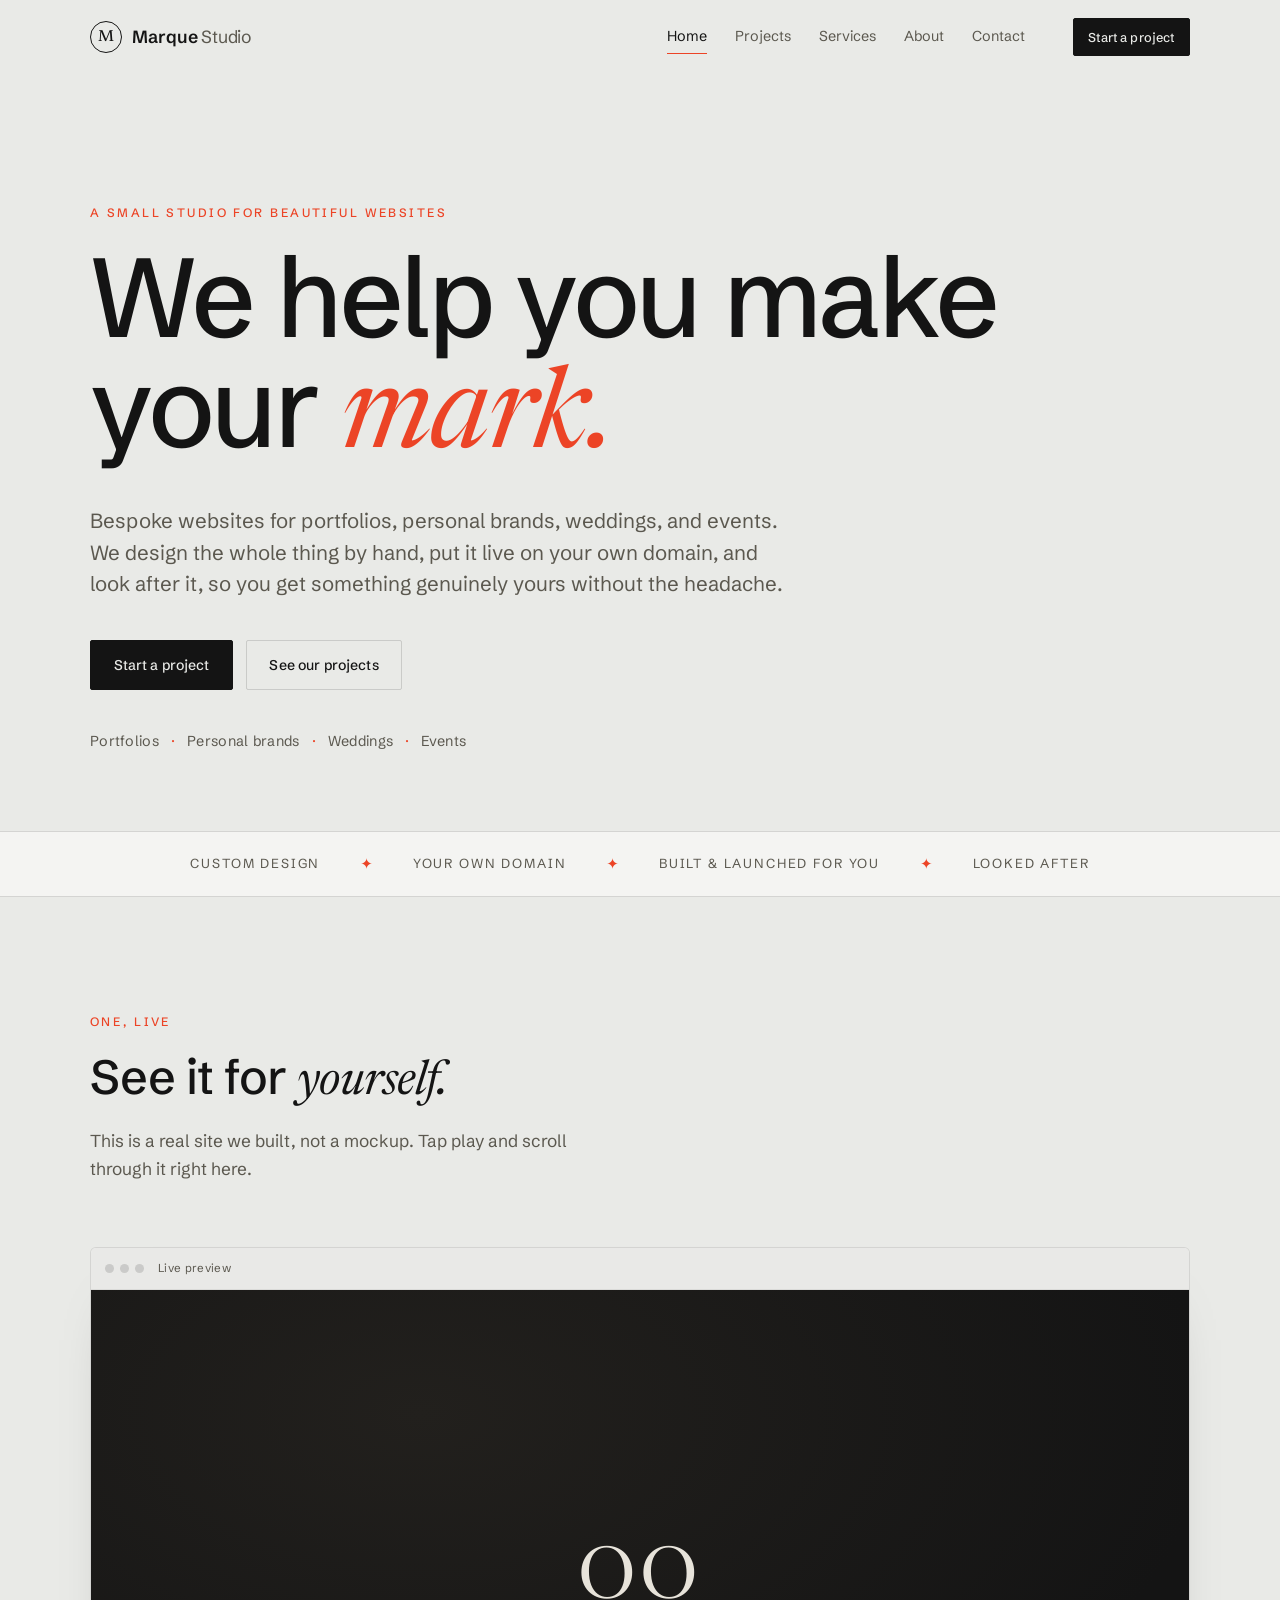
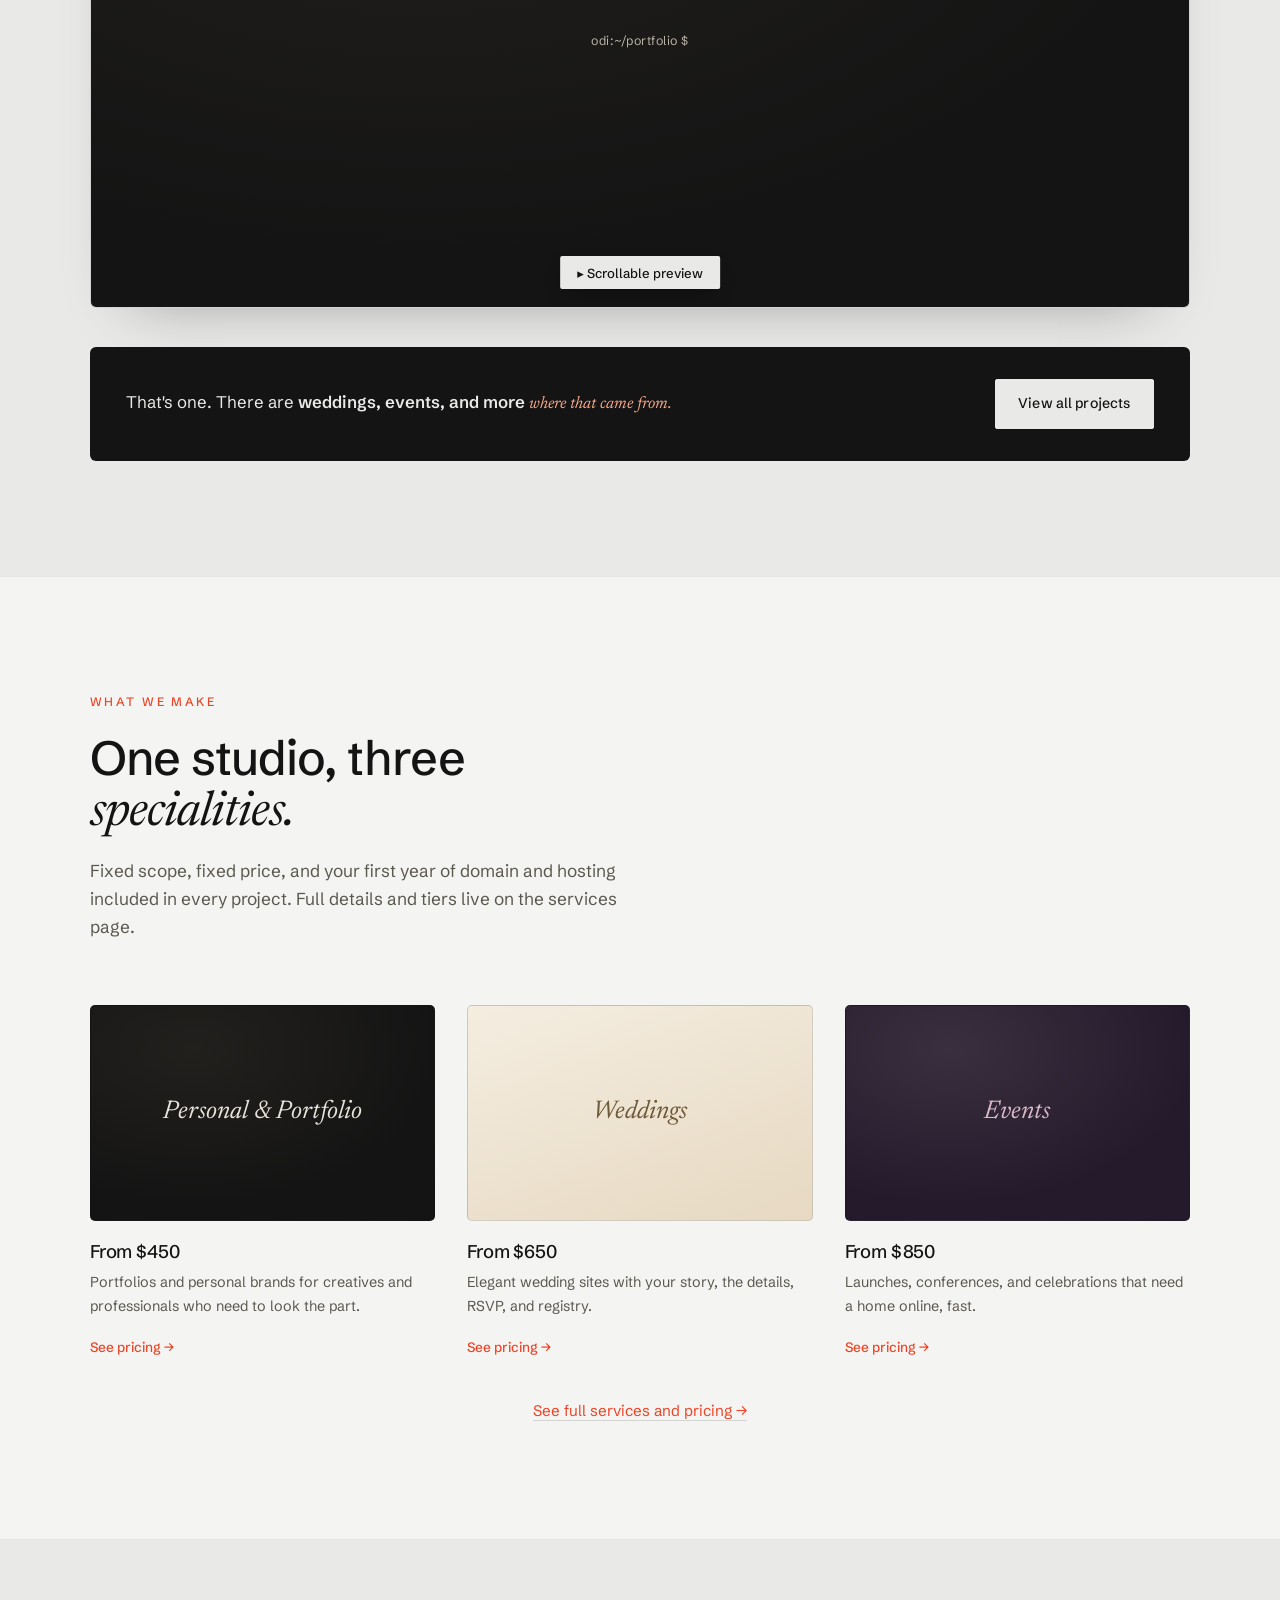
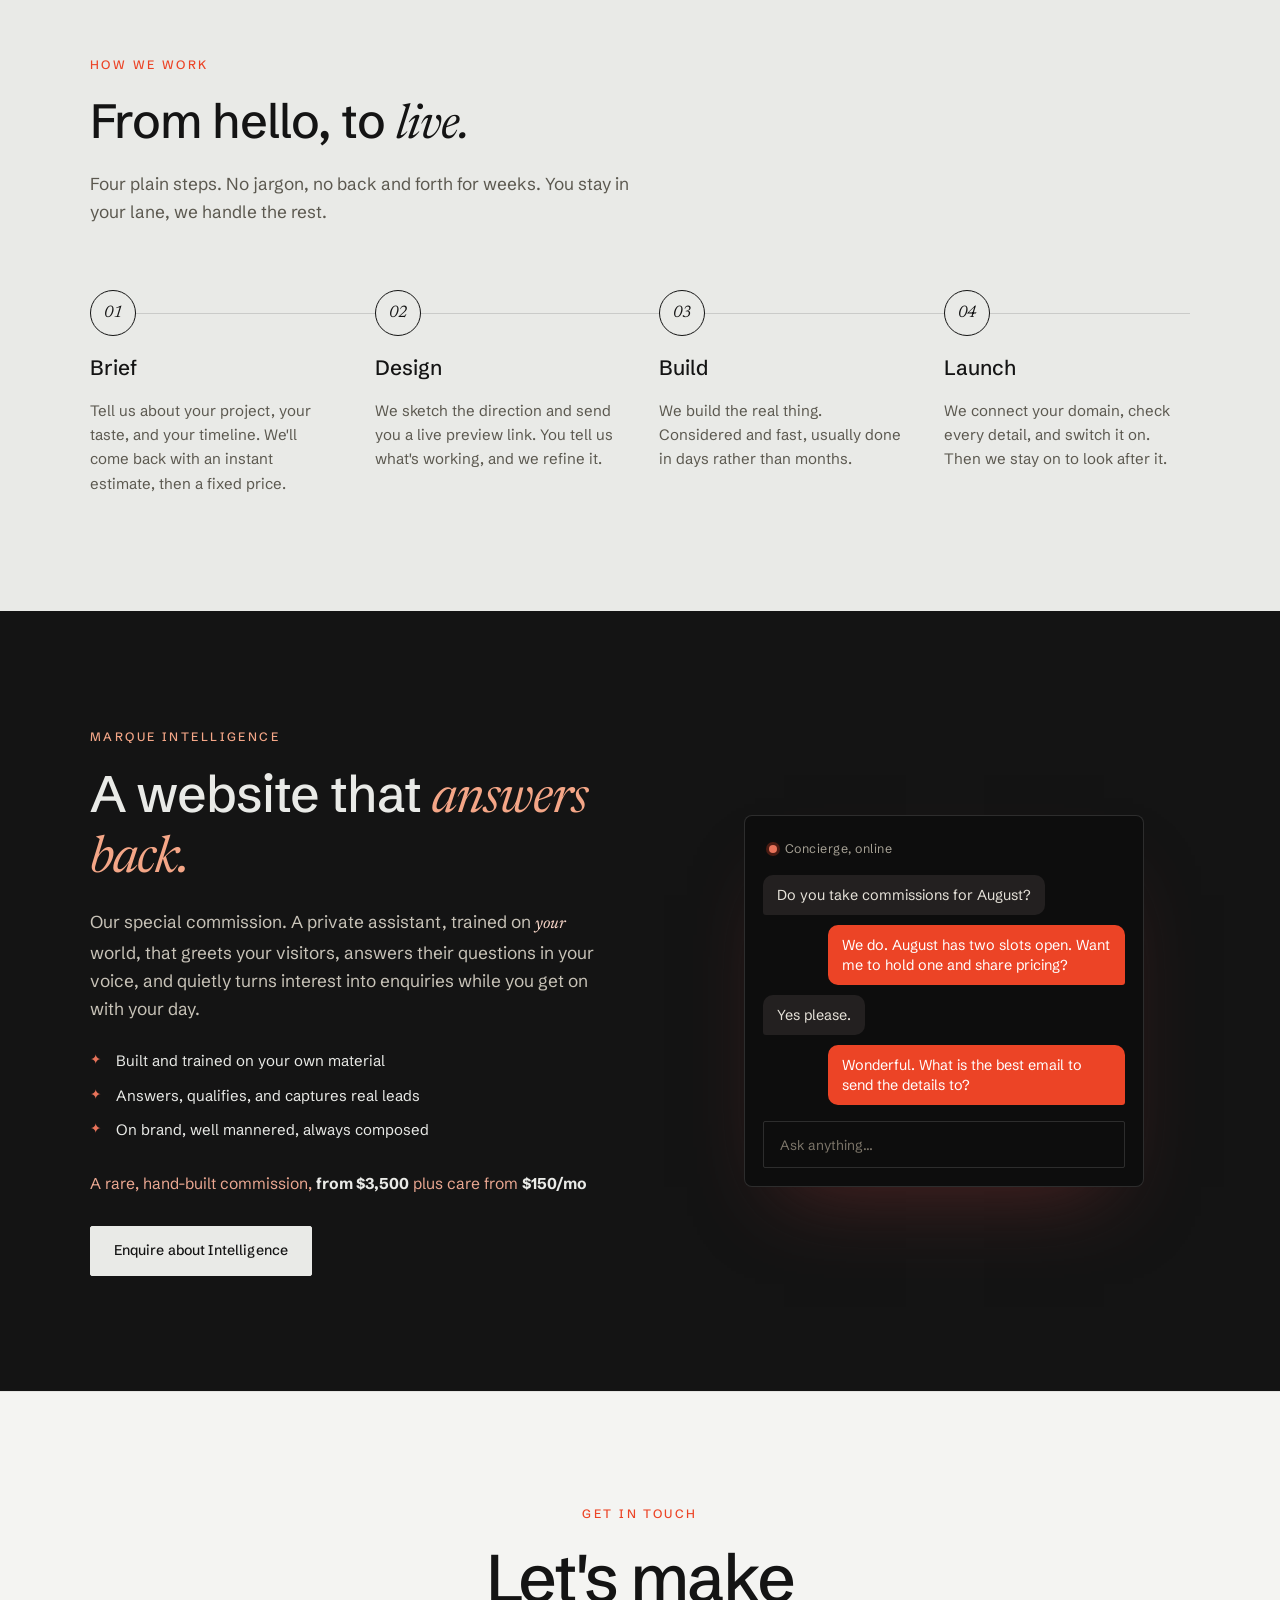
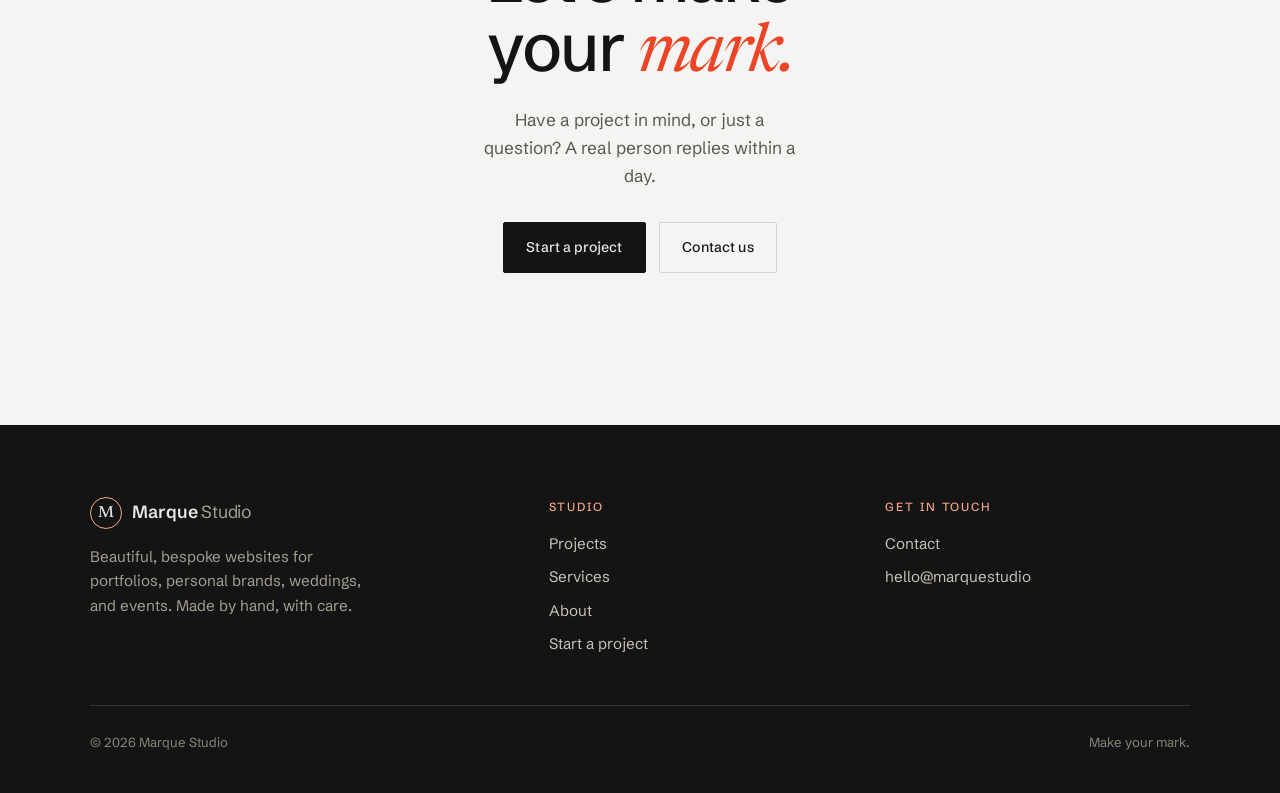
==== index.html @ 1a363e3b "Coral accent, rename Work to Projects, redesign home and process - Swapped the accent from oxblood t" ====
<!doctype html>
<html lang="en">
<head>
  <meta charset="utf-8" />
  <meta name="viewport" content="width=device-width, initial-scale=1" />
  <title>Marque Studio · Beautiful websites for people making their mark</title>
  <meta name="description" content="Marque Studio is a small design studio making beautiful, bespoke websites for portfolios, personal brands, weddings, and events. Designed with care and handled end to end." />

  <meta property="og:type" content="website" />
  <meta property="og:title" content="Marque Studio · Make your mark" />
  <meta property="og:description" content="A small studio making beautiful, bespoke websites for portfolios, personal brands, weddings, and events." />
  <meta property="og:site_name" content="Marque Studio" />
  <meta name="twitter:card" content="summary_large_image" />

  <link rel="icon" href="favicon.svg" type="image/svg+xml" />
  <link rel="preconnect" href="https://fonts.googleapis.com" />
  <link rel="preconnect" href="https://fonts.gstatic.com" crossorigin />
  <link href="https://fonts.googleapis.com/css2?family=Newsreader:ital,opsz,wght@0,6..72,300..600;1,6..72,300..600&family=Schibsted+Grotesk:ital,wght@0,400..900;1,400..700&display=swap" rel="stylesheet" />
  <link rel="stylesheet" href="styles.css" />
</head>
<body>

  <!-- ===== NAV ===== -->
  <header class="nav" id="nav">
    <div class="wrap nav__inner">
      <a class="brand" href="index.html" aria-label="Marque Studio home">
        <span class="brand__mark" aria-hidden="true">M</span>
        <span class="brand__name">Marque<span class="brand__thin"> Studio</span></span>
      </a>
      <nav class="nav__links" aria-label="Primary">
        <a href="index.html" aria-current="page">Home</a>
        <a href="projects.html">Projects</a>
        <a href="services.html">Services</a>
        <a href="about.html">About</a>
        <a href="contact.html">Contact</a>
      </nav>
      <a href="start.html" class="btn btn--sm">Start a project</a>
    </div>
  </header>

  <main id="top">

    <!-- ===== HERO ===== -->
    <section class="hero">
      <div class="wrap">
        <p class="eyebrow" data-reveal>A small studio for beautiful websites</p>
        <h1 class="hero__title" data-reveal>We help you make your <span class="serif">mark.</span></h1>
        <p class="hero__lede" data-reveal>
          Bespoke websites for portfolios, personal brands, weddings, and events. We design
          the whole thing by hand, put it live on your own domain, and look after it, so you
          get something genuinely yours without the headache.
        </p>
        <div class="hero__cta" data-reveal>
          <a href="start.html" class="btn">Start a project</a>
          <a href="projects.html" class="btn btn--ghost">See our projects</a>
        </div>
        <div class="hero__meta" data-reveal>
          <span>Portfolios</span><i>·</i><span>Personal brands</span><i>·</i><span>Weddings</span><i>·</i><span>Events</span>
        </div>
      </div>
    </section>

    <!-- ===== CAPABILITY STRIP ===== -->
    <div class="strip">
      <div class="wrap strip__inner">
        <span>Custom design</span><i>✦</i><span>Your own domain</span><i>✦</i><span>Built &amp; launched for you</span><i>✦</i><span>Looked after</span>
      </div>
    </div>

    <!-- ===== FEATURED PROJECT (single live preview) ===== -->
    <section class="section" id="work">
      <div class="wrap">
        <div class="section__head" data-reveal>
          <p class="label">One, live</p>
          <h2 class="section__title">See it for <span class="serif">yourself.</span></h2>
          <p class="section__sub">This is a real site we built, not a mockup. Tap play and scroll through it right here.</p>
        </div>

        <div class="feature__frame" data-reveal>
          <div class="case__frame">
            <div class="case__chrome"><i></i><i></i><i></i><span>Live preview</span>
              <button type="button" class="case__reset" hidden>↺ Close</button>
            </div>
            <div class="case__stage" data-embed="https://odiobiak.github.io/website-me/">
              <div class="case__cover cover--ink">
                <span class="cover__mono">OO</span>
                <span class="cover__terminal">odi:~/portfolio $</span>
                <button type="button" class="case__play">▸ Scrollable preview</button>
              </div>
            </div>
          </div>
        </div>

        <div class="feature__cta" data-reveal>
          <p>That's one. There are <b>weddings, events, and more <span class="serif">where that came from.</span></b></p>
          <a href="projects.html" class="btn btn--light">View all projects</a>
        </div>
      </div>
    </section>

    <!-- ===== SERVICES OVERVIEW ===== -->
    <section class="section section--tint" id="services">
      <div class="wrap">
        <div class="section__head" data-reveal>
          <p class="label">What we make</p>
          <h2 class="section__title">One studio, three <span class="serif">specialities.</span></h2>
          <p class="section__sub">Fixed scope, fixed price, and your first year of domain and hosting included in every project. Full details and tiers live on the services page.</p>
        </div>

        <div class="feat">
          <a class="mini" href="services.html" data-reveal>
            <div class="mini__cover cover--ink" style="aspect-ratio:16/10"><span class="serif" style="font-size:1.6rem;color:#e7e3da">Personal &amp; Portfolio</span></div>
            <div><h3>From $450</h3><p>Portfolios and personal brands for creatives and professionals who need to look the part.</p></div>
            <span class="mini__cta">See pricing →</span>
          </a>
          <a class="mini" href="services.html" data-reveal>
            <div class="mini__cover cover--cream" style="aspect-ratio:16/10"><span class="serif" style="font-size:1.6rem;color:#6e5a38">Weddings</span></div>
            <div><h3>From $650</h3><p>Elegant wedding sites with your story, the details, RSVP, and registry.</p></div>
            <span class="mini__cta">See pricing →</span>
          </a>
          <a class="mini" href="services.html" data-reveal>
            <div class="mini__cover cover--plum" style="aspect-ratio:16/10"><span class="serif" style="font-size:1.6rem;color:#d9b8c8">Events</span></div>
            <div><h3>From $850</h3><p>Launches, conferences, and celebrations that need a home online, fast.</p></div>
            <span class="mini__cta">See pricing →</span>
          </a>
        </div>
        <p class="plans__note" data-reveal><a href="services.html" class="ilink">See full services and pricing →</a></p>
      </div>
    </section>

    <!-- ===== HOW WE WORK ===== -->
    <section class="section" id="process">
      <div class="wrap">
        <div class="section__head" data-reveal>
          <p class="label">How we work</p>
          <h2 class="section__title">From hello, to <span class="serif">live.</span></h2>
          <p class="section__sub">Four plain steps. No jargon, no back and forth for weeks. You stay in your lane, we handle the rest.</p>
        </div>
        <ol class="timeline">
          <li data-reveal><span class="timeline__no">01</span><h3>Brief</h3><p>Tell us about your project, your taste, and your timeline. We'll come back with an instant estimate, then a fixed price.</p></li>
          <li data-reveal><span class="timeline__no">02</span><h3>Design</h3><p>We sketch the direction and send you a live preview link. You tell us what's working, and we refine it.</p></li>
          <li data-reveal><span class="timeline__no">03</span><h3>Build</h3><p>We build the real thing. Considered and fast, usually done in days rather than months.</p></li>
          <li data-reveal><span class="timeline__no">04</span><h3>Launch</h3><p>We connect your domain, check every detail, and switch it on. Then we stay on to look after it.</p></li>
        </ol>
      </div>
    </section>

    <!-- ===== INTELLIGENCE ===== -->
    <section class="intel" id="intelligence">
      <div class="wrap intel__inner">
        <div class="intel__copy" data-reveal>
          <p class="label label--light">Marque Intelligence</p>
          <h2 class="intel__title">A website that <span class="serif">answers back.</span></h2>
          <p class="intel__lede">
            Our special commission. A private assistant, trained on <em>your</em> world, that
            greets your visitors, answers their questions in your voice, and quietly turns
            interest into enquiries while you get on with your day.
          </p>
          <ul class="intel__list">
            <li>Built and trained on your own material</li>
            <li>Answers, qualifies, and captures real leads</li>
            <li>On brand, well mannered, always composed</li>
          </ul>
          <p class="intel__price">A rare, hand-built commission, <b>from $3,500</b> plus care from <b>$150/mo</b></p>
          <a href="contact.html" class="btn btn--light">Enquire about Intelligence</a>
        </div>
        <div class="intel__demo" data-reveal aria-hidden="true">
          <div class="chat">
            <div class="chat__head"><span class="chat__dot"></span> Concierge, online</div>
            <div class="chat__body">
              <div class="bubble bubble--in">Do you take commissions for August?</div>
              <div class="bubble bubble--out">We do. August has two slots open. Want me to hold one and share pricing?</div>
              <div class="bubble bubble--in">Yes please.</div>
              <div class="bubble bubble--out">Wonderful. What is the best email to send the details to?</div>
            </div>
            <div class="chat__bar"><span>Ask anything…</span></div>
          </div>
        </div>
      </div>
    </section>

    <!-- ===== CONTACT CTA ===== -->
    <section class="contact">
      <div class="wrap contact__inner" data-reveal>
        <p class="label">Get in touch</p>
        <h2 class="contact__title">Let's make your <span class="serif">mark.</span></h2>
        <p class="contact__sub">Have a project in mind, or just a question? A real person replies within a day.</p>
        <div class="hero__cta" style="justify-content:center">
          <a href="start.html" class="btn">Start a project</a>
          <a href="contact.html" class="btn btn--ghost">Contact us</a>
        </div>
      </div>
    </section>
  </main>

  <!-- ===== FOOTER ===== -->
  <footer class="foot">
    <div class="wrap">
      <div class="foot__top">
        <div>
          <span class="brand"><span class="brand__mark" aria-hidden="true">M</span><span class="brand__name">Marque<span class="brand__thin"> Studio</span></span></span>
          <p class="foot__blurb">Beautiful, bespoke websites for portfolios, personal brands, weddings, and events. Made by hand, with care.</p>
        </div>
        <div class="foot__col">
          <h4>Studio</h4>
          <a href="projects.html">Projects</a>
          <a href="services.html">Services</a>
          <a href="about.html">About</a>
          <a href="start.html">Start a project</a>
        </div>
        <div class="foot__col">
          <h4>Get in touch</h4>
          <a href="contact.html">Contact</a>
          <a href="mailto:odicheobiakarije@gmail.com">hello@marquestudio</a>
        </div>
      </div>
      <div class="foot__bottom">
        <span>© <span id="year"></span> Marque Studio</span>
        <span>Make your mark.</span>
      </div>
    </div>
  </footer>

  <script src="script.js"></script>
</body>
</html>
---- styles.css ----
/* ============================================================
   Marque Studio — Quiet Luxe system
   Type: Schibsted Grotesk (UI/display) + Newsreader (serif accents)
   Palette: stone + ink + vermilion coral
   ============================================================ */

:root{
  --bone:#E9EAE7;
  --bone-2:#DEDFDB;
  --card:#F4F4F2;
  --ink:#141414;
  --ink-2:#5b584f;
  --ink-3:#8a877d;
  --oxblood:#EC4426;
  --oxblood-2:#c9351b;
  --line:rgba(20,20,20,.14);
  --line-2:rgba(20,20,20,.07);

  --sans:'Schibsted Grotesk',system-ui,-apple-system,Segoe UI,Roboto,sans-serif;
  --serif:'Newsreader',Georgia,'Times New Roman',serif;

  --wrap:1180px;
  --gap:clamp(1.25rem,4vw,2.5rem);
}

*{ box-sizing:border-box; }
html{ scroll-behavior:smooth; -webkit-text-size-adjust:100%; }
body{
  margin:0; background:var(--bone); color:var(--ink);
  font-family:var(--sans); font-size:clamp(15px,1.02vw,16.5px);
  line-height:1.62; font-weight:400; -webkit-font-smoothing:antialiased; overflow-x:hidden;
}
a{ color:inherit; text-decoration:none; }
img{ max-width:100%; display:block; }
::selection{ background:var(--ink); color:var(--bone); }

.wrap{ width:100%; max-width:var(--wrap); margin:0 auto; padding:0 var(--gap); }
.serif{ font-family:var(--serif); font-style:italic; font-weight:400; }

/* ---------- Buttons ---------- */
.btn{
  --b:var(--ink); --f:var(--bone);
  display:inline-flex; align-items:center; justify-content:center; gap:.5em;
  background:var(--b); color:var(--f);
  font-family:var(--sans); font-weight:500; font-size:.88rem; letter-spacing:.01em;
  padding:.9em 1.6em; border-radius:2px; border:1px solid var(--b); cursor:pointer;
  transition:transform .35s cubic-bezier(.2,.7,.2,1), background .3s, color .3s, border-color .3s;
  white-space:nowrap;
}
.btn:hover{ transform:translateY(-2px); background:var(--oxblood); border-color:var(--oxblood); color:#fff; }
.btn--ghost{ background:transparent; color:var(--ink); border-color:var(--line); }
.btn--ghost:hover{ background:var(--ink); color:var(--bone); border-color:var(--ink); }
.btn--light{ background:var(--bone); color:var(--ink); border-color:var(--bone); }
.btn--light:hover{ background:var(--oxblood); border-color:var(--oxblood); color:#fff; }
.btn--sm{ padding:.62em 1.15em; font-size:.8rem; }
.btn--lg{ padding:1.05em 2.1em; font-size:.95rem; }
.btn--block{ width:100%; }

/* ---------- Nav ---------- */
.nav{
  position:sticky; top:0; z-index:50;
  background:color-mix(in srgb, var(--bone) 85%, transparent);
  backdrop-filter:blur(12px); -webkit-backdrop-filter:blur(12px);
  border-bottom:1px solid transparent; transition:border-color .3s, background .3s;
}
.nav.is-stuck{ border-color:var(--line-2); }
.nav__inner{ display:flex; align-items:center; justify-content:space-between; gap:1.5rem; height:74px; }
.brand{ display:inline-flex; align-items:center; gap:.65rem; }
.brand__mark{
  display:grid; place-items:center; width:32px; height:32px; border-radius:50%;
  border:1.5px solid var(--ink); color:var(--ink);
  font-family:var(--serif); font-weight:500; font-size:1rem; line-height:1;
}
.brand__name{ font-size:1.1rem; font-weight:600; letter-spacing:-.01em; }
.brand__thin{ color:var(--ink-2); font-weight:400; }
.nav__links{ display:flex; gap:1.75rem; margin-left:auto; margin-right:1.5rem; }
.nav__links a{ font-size:.9rem; color:var(--ink-2); position:relative; transition:color .25s; }
.nav__links a::after{ content:""; position:absolute; left:0; bottom:-5px; width:0; height:1px; background:var(--oxblood); transition:width .3s; }
.nav__links a:hover{ color:var(--ink); }
.nav__links a:hover::after,
.nav__links a[aria-current="page"]::after{ width:100%; }
.nav__links a[aria-current="page"]{ color:var(--ink); }

/* ---------- Shared bits ---------- */
.eyebrow,.label{
  font-size:.76rem; letter-spacing:.2em; text-transform:uppercase; font-weight:500;
  color:var(--oxblood); margin:0 0 1.3rem;
}
.label--light{ color:#f4a687; }
.ilink{ color:var(--oxblood); border-bottom:1px solid var(--line); transition:color .25s,border-color .25s; }
.ilink:hover{ color:var(--ink); border-color:var(--ink); }

.section{ padding:clamp(4rem,9vw,7.5rem) 0; }
.section--tint{ background:var(--card); border-block:1px solid var(--line-2); }
.section__head{ max-width:60ch; margin-bottom:clamp(2.5rem,5vw,4rem); }
.section__title{
  font-family:var(--sans); font-weight:500; letter-spacing:-.02em;
  font-size:clamp(1.9rem,4.3vw,3rem); line-height:1.04; margin:0;
}
.section__title .serif{ font-weight:400; }
.section__sub{ font-size:1.08rem; color:var(--ink-2); margin:1.1rem 0 0; max-width:52ch; }

/* ---------- Hero ---------- */
.hero{ padding:clamp(3.5rem,10vw,8rem) 0 clamp(3rem,6vw,5rem); }
.hero__title{
  font-family:var(--sans); font-weight:500; letter-spacing:-.03em;
  font-size:clamp(2.8rem,9vw,7rem); line-height:.98; margin:0 0 1.75rem; max-width:15ch;
}
.hero__title .serif{ font-weight:400; letter-spacing:-.01em; color:var(--oxblood); }
.hero__lede{ font-size:clamp(1.05rem,1.6vw,1.3rem); line-height:1.55; color:var(--ink-2); max-width:54ch; margin:0 0 2.5rem; }
.hero__cta{ display:flex; flex-wrap:wrap; gap:.8rem; margin-bottom:2.5rem; }
.hero__meta{ display:flex; flex-wrap:wrap; align-items:center; gap:.75rem; font-size:.9rem; color:var(--ink-2); letter-spacing:.02em; }
.hero__meta i{ color:var(--oxblood); font-style:normal; }

/* ---------- Capability strip ---------- */
.strip{ border-block:1px solid var(--line); background:var(--card); }
.strip__inner{ display:flex; flex-wrap:wrap; gap:1rem 2.5rem; align-items:center; justify-content:center; padding:1.25rem 0; }
.strip span{ font-size:.82rem; letter-spacing:.14em; text-transform:uppercase; color:var(--ink-2); }
.strip i{ color:var(--oxblood); font-style:normal; }

/* ---------- Featured work (home teaser) ---------- */
.feat{ display:grid; grid-template-columns:repeat(3,1fr); gap:clamp(1.25rem,2.5vw,2rem); }
.mini{ display:flex; flex-direction:column; gap:1rem; padding:.85rem; margin:-.85rem; border-radius:8px; transition:background .35s; }
a.mini:hover{ background:var(--card); }
.mini__cover{
  aspect-ratio:4/3; border-radius:5px; overflow:hidden; border:1px solid var(--line);
  display:flex; align-items:center; justify-content:center; position:relative;
  transition:transform .5s cubic-bezier(.2,.7,.2,1), box-shadow .5s;
}
.mini:hover .mini__cover{ transform:translateY(-6px); box-shadow:0 28px 50px -28px rgba(20,20,20,.5); }
.mini h3{ font-family:var(--sans); font-weight:500; font-size:1.15rem; margin:0; letter-spacing:-.01em; }
.mini p{ margin:.3rem 0 0; font-size:.9rem; color:var(--ink-2); }
.mini__tag{ font-size:.72rem; letter-spacing:.12em; text-transform:uppercase; color:var(--ink-3); }
.mini__cta{
  display:inline-flex; align-items:center; gap:.4em; font-size:.85rem; font-weight:500;
  color:var(--oxblood); margin-top:.2rem; transition:gap .25s;
}
a.mini:hover .mini__cta{ gap:.6em; }

/* ---------- Scene gallery (work page) ---------- */
.gallery{ display:flex; flex-direction:column; gap:clamp(3.5rem,7vw,6rem); }
.scene{ display:flex; flex-direction:column; gap:1.6rem; }
.scene__device{ width:100%; border:1px solid var(--line); border-radius:6px; overflow:hidden; background:var(--card); box-shadow:0 30px 60px -42px rgba(0,0,0,.45); }
.scene .case__stage{ aspect-ratio:16/9; }
.scene .case__stage[data-loaded]{ height:min(78vh,760px); }
.scene__caption{ display:flex; justify-content:space-between; align-items:flex-start; gap:1.5rem; flex-wrap:wrap; }
.scene__no{ font-family:var(--serif); font-style:italic; font-size:1rem; color:var(--oxblood); }
.scene__caption h3{ font-family:var(--sans); font-weight:500; font-size:clamp(1.5rem,3vw,2.1rem); letter-spacing:-.02em; margin:.4rem 0 .5rem; }
.scene__caption p{ margin:0; color:var(--ink-2); max-width:46ch; }
.scene__side{ display:flex; flex-direction:column; align-items:flex-end; gap:.55rem; text-align:right; flex:none; }
.scene__side .tag{ white-space:nowrap; }

/* (scene colour backdrops removed: previews now fill the full card width) */

/* ---------- Reused preview frame (cover + click-to-load iframe) ---------- */
.case__frame{ background:var(--card); overflow:hidden; }
.case__chrome{ display:flex; align-items:center; gap:6px; padding:11px 14px; background:color-mix(in srgb, var(--ink) 5%, var(--card)); border-bottom:1px solid var(--line-2); }
.case__chrome i{ width:9px; height:9px; border-radius:50%; background:var(--line); }
.case__chrome span{ margin-left:8px; font-size:.72rem; color:var(--ink-2); letter-spacing:.03em; }
.case__reset{ margin-left:auto; background:none; border:0; color:var(--ink-2); font:inherit; font-size:.72rem; cursor:pointer; }
.case__reset:hover{ color:var(--ink); }
.case__stage{ position:relative; aspect-ratio:16/10; overflow:hidden; background:var(--card); }
.case__stage[data-loaded]{ aspect-ratio:auto; height:min(70vh,640px); }
.case__stage .case__cover{ position:absolute; inset:0; width:100%; height:100%; }
.case__iframe{ width:100%; height:100%; border:0; display:block; background:#fff; }
.case__cover{ display:flex; flex-direction:column; align-items:center; justify-content:center; gap:.9rem; }
.case__play{
  position:absolute; bottom:18px; left:50%; transform:translateX(-50%);
  background:var(--bone); color:var(--ink); border:0; border-radius:2px;
  font-family:var(--sans); font-size:.82rem; font-weight:500; padding:.65em 1.3em; cursor:pointer;
  box-shadow:0 8px 20px -8px rgba(0,0,0,.5); transition:transform .3s, background .3s, color .3s;
}
.case__play:hover{ transform:translateX(-50%) translateY(-2px); background:var(--oxblood); color:#fff; }

/* covers */
.cover__mono,.cover__crest,.cover__glyph,.cover__plus{ font-family:var(--serif); line-height:1; }
.cover--ink{ background:radial-gradient(120% 120% at 30% 20%, #22201d 0%, #141414 60%); color:var(--bone); }
.cover--ink .cover__mono{ font-size:clamp(3rem,7vw,4.5rem); letter-spacing:.06em; color:#e7e3da; }
.cover--ink .cover__terminal{ font-family:var(--sans); font-size:.78rem; color:#b9b3a6; letter-spacing:.04em; }
.cover--blue{ background:linear-gradient(150deg,#e9ebf3 0%,#d6dae7 100%); color:#2c3350; }
.cover--blue .cover__glyph{ font-size:clamp(2.2rem,6vw,3.6rem); font-weight:500; color:#3f4d86; letter-spacing:.04em; }
.cover--blue .cover__toggle{ font-family:var(--sans); font-size:.7rem; letter-spacing:.14em; color:#5b6690; }
.cover--blue .cover__toggle b{ background:#3f4d86; color:#fff; padding:.25em .6em; border-radius:2px; }
.cover--cream{ background:linear-gradient(160deg,#f4ede0 0%,#e7d9c2 100%); color:#5a4a30; }
.cover--cream .cover__crest{ font-size:clamp(2.8rem,7vw,4.5rem); color:#6e5a38; }
.cover--cream .cover__crest em{ font-style:italic; color:var(--oxblood); }
.cover--cream .cover__hash{ font-family:var(--sans); font-size:.74rem; letter-spacing:.2em; text-transform:uppercase; color:#8a7350; }
.cover--plum{ background:radial-gradient(120% 120% at 30% 20%,#3a2f3f 0%,#241a2b 60%); color:#efe7ea; }
.cover--plum .cover__glyph{ font-size:clamp(2.2rem,6vw,3.4rem); color:#d9b8c8; font-weight:500; letter-spacing:.06em; }
.cover--plum .cover__toggle{ font-family:var(--sans); font-size:.7rem; letter-spacing:.14em; color:#b79fb0; }

.case__mask{
  position:absolute; bottom:6px; right:6px; z-index:4;
  display:inline-flex; align-items:center; justify-content:center;
  min-width:196px; min-height:54px; padding:.6em 1.2em;
  background:var(--ink); color:var(--bone);
  font-family:var(--serif); font-size:.9rem; letter-spacing:.01em;
  border-radius:3px; box-shadow:0 8px 20px -8px rgba(0,0,0,.55); pointer-events:none;
}

.tag{ font-size:.7rem; letter-spacing:.1em; text-transform:uppercase; color:var(--ink-2); border:1px solid var(--line); border-radius:2px; padding:.4em .8em; }
.case__link{ font-size:.85rem; font-weight:500; color:var(--oxblood); border-bottom:1px solid transparent; transition:border-color .25s,color .25s; }
.case__link:hover{ color:var(--ink); border-color:var(--ink); }
.case__private{ font-size:.74rem; font-style:italic; color:var(--ink-2); }

/* ---------- Pillars / values ---------- */
.pillars{ display:grid; grid-template-columns:repeat(3,1fr); gap:clamp(1.5rem,3vw,3rem); }
.pillar{ border-top:1px solid var(--ink); padding-top:1.4rem; }
.pillar__no{ font-family:var(--serif); font-style:italic; font-size:1.05rem; color:var(--oxblood); }
.pillar h3{ font-family:var(--sans); font-weight:500; font-size:1.5rem; margin:.5rem 0 .7rem; letter-spacing:-.01em; }
.pillar p{ margin:0; color:var(--ink-2); font-size:1rem; }

/* ---------- Process (timeline) ---------- */
.timeline{ list-style:none; margin:0; padding:0; display:grid; grid-template-columns:repeat(4,1fr); gap:clamp(1.5rem,3vw,2.5rem); position:relative; }
.timeline::before{ content:""; position:absolute; top:23px; left:0; right:0; height:1px; background:var(--line); z-index:0; }
.timeline li{ position:relative; z-index:1; display:flex; flex-direction:column; gap:.9rem; }
.timeline__no{
  width:46px; height:46px; border-radius:50%; background:var(--bone); border:1px solid var(--ink);
  display:flex; align-items:center; justify-content:center;
  font-family:var(--serif); font-style:italic; font-size:1.05rem; color:var(--ink);
  transition:background .3s, color .3s, border-color .3s;
}
.timeline li:hover .timeline__no{ background:var(--oxblood); border-color:var(--oxblood); color:#fff; }
.timeline h3{ font-family:var(--sans); font-weight:500; font-size:1.3rem; margin:0; }
.timeline p{ margin:0; color:var(--ink-2); font-size:.94rem; }

/* ---------- Services (category blocks) ---------- */
.cats{ display:flex; flex-direction:column; gap:clamp(2.5rem,5vw,4rem); }
.cat{ display:grid; grid-template-columns:.85fr 1.15fr; gap:clamp(1.5rem,4vw,3.5rem); align-items:start; }
.cat__intro h3{ font-family:var(--sans); font-weight:500; font-size:clamp(1.6rem,3vw,2.2rem); letter-spacing:-.02em; margin:.4rem 0 .8rem; }
.cat__intro p{ color:var(--ink-2); margin:0; }
.tiers{ display:flex; flex-direction:column; gap:1rem; }
.tier{ border:1px solid var(--line); border-radius:4px; padding:1.5rem 1.6rem; background:var(--card); transition:border-color .3s, transform .3s; }
.tier:hover{ border-color:var(--ink); transform:translateY(-2px); }
.tier__top{ display:flex; justify-content:space-between; align-items:baseline; gap:1rem; }
.tier__name{ font-family:var(--sans); font-weight:600; font-size:1.15rem; letter-spacing:-.01em; }
.tier__price{ font-family:var(--serif); font-style:italic; font-size:1.4rem; color:var(--ink); white-space:nowrap; }
.tier__price span{ font-family:var(--sans); font-style:normal; font-size:.8rem; color:var(--ink-2); margin-right:.3rem; }
.tier__for{ color:var(--ink-2); font-size:.95rem; margin:.5rem 0 .9rem; }
.tier__list{ list-style:none; margin:0; padding:0; display:flex; flex-wrap:wrap; gap:.4rem .5rem; }
.tier__list li{ font-size:.8rem; color:var(--ink-2); border:1px solid var(--line-2); border-radius:2px; padding:.3em .7em; background:var(--bone); }
.cat__note{ font-size:.85rem; color:var(--ink-3); margin:.8rem 0 0; }
.cat__flag{ border-left:2px solid var(--oxblood); padding:.2rem 0 .2rem .9rem; margin:1.2rem 0 0; font-size:.92rem; color:var(--ink-2); }
.cat__flag b{ color:var(--ink); font-weight:600; }
.cat__flag .serif{ color:var(--oxblood); }

/* ---------- Intelligence (dark) ---------- */
.intel{ background:var(--ink); color:var(--bone); padding:clamp(4rem,9vw,7.5rem) 0; overflow:hidden; }
.intel__inner{ display:grid; grid-template-columns:1.05fr .95fr; gap:clamp(2.5rem,5vw,5rem); align-items:center; }
.intel__title{ font-family:var(--sans); font-weight:500; font-size:clamp(2rem,4.4vw,3.2rem); line-height:1.04; letter-spacing:-.02em; margin:0 0 1.3rem; }
.intel__title .serif{ color:#f4a687; font-weight:400; }
.intel__lede{ color:#c8c3b8; font-size:1.08rem; max-width:46ch; margin:0 0 1.6rem; }
.intel__lede em{ font-style:italic; font-family:var(--serif); color:#fbd9cb; }
.intel__list{ list-style:none; margin:0 0 1.8rem; padding:0; display:flex; flex-direction:column; gap:.65rem; }
.intel__list li{ padding-left:1.6rem; position:relative; }
.intel__list li::before{ content:"✦"; position:absolute; left:0; color:#e8735a; font-size:.85rem; }
.intel__price{ font-size:.98rem; color:#eaa791; margin:0 0 1.8rem; }
.intel__price b{ color:var(--bone); }
.chat{ background:#0d0d0d; border:1px solid rgba(242,241,236,.14); border-radius:8px; padding:1.1rem; box-shadow:0 40px 80px -40px rgba(110,43,43,.7); max-width:400px; margin:0 auto; }
.chat__head{ font-size:.78rem; color:#a49f93; letter-spacing:.04em; display:flex; align-items:center; gap:.5rem; padding:.3rem .4rem 1rem; }
.chat__dot{ width:8px; height:8px; border-radius:50%; background:#e8735a; box-shadow:0 0 0 3px rgba(236,68,38,.28); }
.chat__body{ display:flex; flex-direction:column; gap:.6rem; }
.bubble{ font-size:.9rem; padding:.7em 1em; border-radius:10px; max-width:82%; line-height:1.4; }
.bubble--in{ align-self:flex-start; background:#232020; color:#e7e3da; border-bottom-left-radius:3px; }
.bubble--out{ align-self:flex-end; background:var(--oxblood); color:#fff; border-bottom-right-radius:3px; }
.chat__bar{ margin-top:1rem; border:1px solid rgba(242,241,236,.14); border-radius:2px; padding:.7em 1.1em; }
.chat__bar span{ font-size:.85rem; color:#7d766a; }

/* ---------- Home: single live preview + CTA to Projects ---------- */
.feature__frame{ margin-top:clamp(2rem,4vw,3rem); }
.feature__frame .case__frame{ border:1px solid var(--line); border-radius:6px; overflow:hidden; box-shadow:0 30px 60px -42px rgba(0,0,0,.4); }
.feature__frame .case__stage{ aspect-ratio:16/9; }
.feature__frame .case__stage[data-loaded]{ height:min(72vh,700px); }
.feature__cta{
  margin-top:clamp(1.5rem,3vw,2.5rem); display:flex; flex-wrap:wrap; align-items:center; justify-content:space-between;
  gap:1.25rem; padding:clamp(1.4rem,3vw,2rem) clamp(1.5rem,3vw,2.25rem);
  background:var(--ink); border-radius:6px; color:var(--bone);
}
.feature__cta p{ margin:0; font-size:1.05rem; }
.feature__cta p b{ font-weight:600; }
.feature__cta .serif{ color:#f4a687; }

/* ---------- Plans note ---------- */
.plans__note{ text-align:center; margin:2.5rem 0 0; color:var(--ink-2); font-size:.95rem; }
.plans__note b{ color:var(--ink); }

/* ---------- Forms ---------- */
.field{ display:flex; flex-direction:column; gap:.4rem; margin-bottom:1rem; text-align:left; }
.field span{ font-size:.75rem; letter-spacing:.08em; text-transform:uppercase; color:var(--ink-2); }
.field input,.field textarea,.field select{
  font:inherit; font-size:.95rem; color:var(--ink); background:var(--bone);
  border:1px solid var(--line); border-radius:3px; padding:.8em .95em; width:100%;
  transition:border-color .25s, box-shadow .25s;
}
.field input:focus,.field textarea:focus,.field select:focus{ outline:none; border-color:var(--oxblood); box-shadow:0 0 0 3px rgba(236,68,38,.14); }
.field textarea{ resize:vertical; }
.cform__note{ font-size:.85rem; margin:.9rem 0 0; min-height:1em; }
.cform__note.is-ok{ color:#3f6b3f; }
.cform__note.is-err{ color:var(--oxblood); }
.cform__row{ display:grid; grid-template-columns:1fr 1fr; gap:1rem; }

/* ---------- Contact page ---------- */
.contactp{ display:grid; grid-template-columns:.9fr 1.1fr; gap:clamp(2rem,5vw,4.5rem); align-items:start; }
.contactp__aside h1{ font-family:var(--sans); font-weight:500; font-size:clamp(2.2rem,4.5vw,3.2rem); letter-spacing:-.02em; line-height:1.03; margin:.4rem 0 1rem; }
.contactp__aside p{ color:var(--ink-2); margin:0 0 1.6rem; max-width:40ch; }
.contactp__detail{ display:flex; flex-direction:column; gap:.5rem; margin-top:2rem; padding-top:2rem; border-top:1px solid var(--line); font-size:.95rem; color:var(--ink-2); }
.contactp__detail b{ color:var(--ink); font-weight:600; }
.cform--card{ background:var(--card); border:1px solid var(--line); border-radius:6px; padding:clamp(1.5rem,4vw,2.5rem); }
.cform--card .btn{ width:100%; margin-top:.5rem; }

/* ---------- Intro contact block (home) ---------- */
.contact{ padding:clamp(4rem,9vw,7rem) 0; text-align:center; background:var(--card); border-top:1px solid var(--line-2); }
.contact__inner{ max-width:44ch; }
.contact__title{ font-family:var(--sans); font-weight:500; font-size:clamp(2.4rem,6vw,4.2rem); line-height:1.02; letter-spacing:-.03em; margin:0 0 1rem; }
.contact__title .serif{ color:var(--oxblood); font-weight:400; }
.contact__sub{ color:var(--ink-2); font-size:1.08rem; margin:0 0 2rem; }

/* ---------- About ---------- */
.lede-block{ max-width:24ch; }
.about-lede{ font-family:var(--sans); font-weight:500; font-size:clamp(1.6rem,3.6vw,2.6rem); line-height:1.18; letter-spacing:-.02em; margin:0; }
.about-lede .serif{ color:var(--oxblood); font-weight:400; }
.prose{ max-width:60ch; }
.prose p{ color:var(--ink-2); font-size:1.08rem; margin:0 0 1.2rem; }
.prose p:last-child{ margin-bottom:0; }
.stats{ display:grid; grid-template-columns:repeat(3,1fr); gap:clamp(1.5rem,3vw,2.5rem); }
.stat{ border-top:1px solid var(--ink); padding-top:1.2rem; }
.stat b{ font-family:var(--sans); font-weight:500; font-size:clamp(2rem,4vw,2.8rem); letter-spacing:-.02em; display:block; }
.stat span{ font-size:.9rem; color:var(--ink-2); }
.split{ display:grid; grid-template-columns:.8fr 1.2fr; gap:clamp(2rem,5vw,4rem); align-items:start; }

/* ---------- FAQ ---------- */
.faq{ border-top:1px solid var(--line); }
.faq details{ border-bottom:1px solid var(--line); padding:1.3rem 0; }
.faq summary{ font-family:var(--sans); font-weight:500; font-size:1.15rem; cursor:pointer; list-style:none; display:flex; justify-content:space-between; gap:1rem; letter-spacing:-.01em; }
.faq summary::-webkit-details-marker{ display:none; }
.faq summary::after{ content:"+"; color:var(--oxblood); font-size:1.3rem; line-height:1; }
.faq details[open] summary::after{ content:"-"; }
.faq p{ color:var(--ink-2); margin:.9rem 0 0; max-width:64ch; }

/* ---------- Footer ---------- */
.foot{ background:var(--ink); color:var(--bone); padding:clamp(3rem,6vw,4.5rem) 0 2.5rem; }
.foot__top{ display:grid; grid-template-columns:1.4fr 1fr 1fr; gap:2rem; padding-bottom:2.5rem; border-bottom:1px solid rgba(242,241,236,.14); }
.foot .brand__mark{ border-color:#f4a687; color:var(--bone); }
.foot .brand__name{ color:var(--bone); }
.foot .brand__thin{ color:#a49f93; }
.foot__blurb{ color:#a49f93; font-size:.95rem; margin:1rem 0 0; max-width:32ch; }
.foot__col h4{ font-size:.74rem; letter-spacing:.16em; text-transform:uppercase; color:#f4a687; margin:0 0 1rem; font-weight:500; }
.foot__col a{ display:block; color:#c8c3b8; font-size:.95rem; margin-bottom:.55rem; transition:color .25s; }
.foot__col a:hover{ color:var(--bone); }
.foot__bottom{ display:flex; flex-wrap:wrap; justify-content:space-between; gap:1rem; padding-top:1.6rem; font-size:.82rem; color:#8a8578; }

/* ---------- Reveal ---------- */
[data-reveal]{ opacity:0; transform:translateY(20px); transition:opacity .8s cubic-bezier(.2,.7,.2,1), transform .8s cubic-bezier(.2,.7,.2,1); }
[data-reveal].is-in{ opacity:1; transform:none; }

/* ---------- Responsive ---------- */
@media (max-width:920px){
  .nav__links{ display:none; }
  .intel__inner,.cat,.contactp,.split{ grid-template-columns:1fr; }
  .timeline{ grid-template-columns:repeat(2,1fr); row-gap:2.5rem; }
  .timeline::before{ display:none; }
  .pillars{ grid-template-columns:1fr; gap:2rem; }
  .feat{ grid-template-columns:1fr; max-width:460px; margin:0 auto; }
  .scene__side{ align-items:flex-start; text-align:left; }
}
@media (max-width:560px){
  .timeline,.stats,.cform__row{ grid-template-columns:1fr; }
  .foot__top{ grid-template-columns:1fr 1fr; }
  .case__mask{ min-width:150px; min-height:46px; font-size:.82rem; }
}
/* ---------- Intake / estimator (start page) ---------- */
.intake{ padding:clamp(2rem,5vw,3.5rem) 0 clamp(4rem,8vw,6rem); }
.intake__head{ max-width:62ch; margin-bottom:clamp(2rem,4vw,3rem); }
.intake__title{ font-family:var(--sans); font-weight:500; font-size:clamp(2.1rem,5vw,3.2rem); line-height:1.03; letter-spacing:-.02em; margin:.5rem 0 1rem; }
.intake__title .serif{ color:var(--oxblood); font-weight:400; }
.intake__sub{ color:var(--ink-2); font-size:1.08rem; max-width:54ch; margin:0; }
.intake__grid{ display:grid; grid-template-columns:1fr 340px; gap:clamp(1.5rem,3vw,3rem); align-items:start; }
.intake__form{ display:flex; flex-direction:column; gap:1.5rem; min-width:0; }

.fs{ border:1px solid var(--line); border-radius:6px; padding:clamp(1.25rem,2.5vw,1.75rem); margin:0; background:var(--card); }
.fs legend{ font-family:var(--sans); font-size:1.25rem; font-weight:600; display:flex; align-items:center; gap:.6rem; padding:0; letter-spacing:-.01em; }
.fs legend b{ display:inline-grid; place-items:center; width:26px; height:26px; border-radius:50%; background:var(--ink); color:var(--bone); font-family:var(--serif); font-style:italic; font-size:.85rem; font-weight:500; }
.fs__row{ display:grid; grid-template-columns:1fr 1fr; gap:1rem; margin-top:1.1rem; }
.fs__q{ font-size:.9rem; font-weight:500; letter-spacing:.01em; margin:1.4rem 0 .75rem; }
.fs__q em{ color:var(--ink-2); font-style:italic; font-weight:400; }
.fs .field{ margin:1.1rem 0 0; }

.chips{ display:flex; flex-wrap:wrap; gap:.55rem; }
.chip{ position:relative; cursor:pointer; }
.chip input{ position:absolute; opacity:0; width:0; height:0; }
.chip span{ display:inline-flex; align-items:center; gap:.5em; border:1px solid var(--line); border-radius:2px; padding:.6em 1.05em; font-size:.88rem; color:var(--ink); background:var(--bone); transition:border-color .2s, background .2s, color .2s; }
.chip span i{ font-style:normal; color:var(--ink-2); font-size:.8rem; }
.chip:hover span{ border-color:var(--ink-2); }
.chip input:checked + span{ background:var(--ink); color:var(--bone); border-color:var(--ink); }
.chip input:checked + span i{ color:#f4a687; }
.chip input:focus-visible + span{ box-shadow:0 0 0 3px rgba(110,43,43,.25); }
.chip--gold input:checked + span{ background:var(--oxblood); border-color:var(--oxblood); color:#fff; }
.chip--gold input:checked + span i{ color:#fff; }

.estimate{ position:sticky; top:90px; }
.estimate__card{ border:1px solid var(--ink); border-radius:6px; padding:1.6rem; background:var(--card); box-shadow:0 24px 50px -34px rgba(20,20,20,.5); }
.estimate__label{ font-size:.74rem; letter-spacing:.16em; text-transform:uppercase; color:var(--oxblood); margin:0 0 .45rem; font-weight:500; }
.estimate__range{ font-family:var(--sans); font-size:2.1rem; font-weight:500; letter-spacing:-.02em; margin:0; line-height:1.05; }
.estimate__monthly{ font-size:.95rem; color:var(--ink-2); margin:.5rem 0 0; }
.estimate__items{ list-style:none; margin:1.2rem 0; padding:1.2rem 0; border-top:1px solid var(--line); border-bottom:1px solid var(--line); display:flex; flex-direction:column; gap:.5rem; }
.estimate__items:empty{ display:none; }
.estimate__items li{ font-size:.85rem; color:var(--ink-2); }
.estimate__disclaimer{ font-size:.78rem; color:var(--ink-2); line-height:1.55; margin:0 0 1.2rem; }
.estimate__card .btn{ margin-bottom:.6rem; }

@media (max-width:920px){
  .intake__grid{ grid-template-columns:1fr; }
  .estimate{ position:static; }
  .fs__row{ grid-template-columns:1fr; }
}

@media (prefers-reduced-motion:reduce){
  *{ animation:none !important; }
  [data-reveal]{ opacity:1; transform:none; transition:none; }
  html{ scroll-behavior:auto; }
}
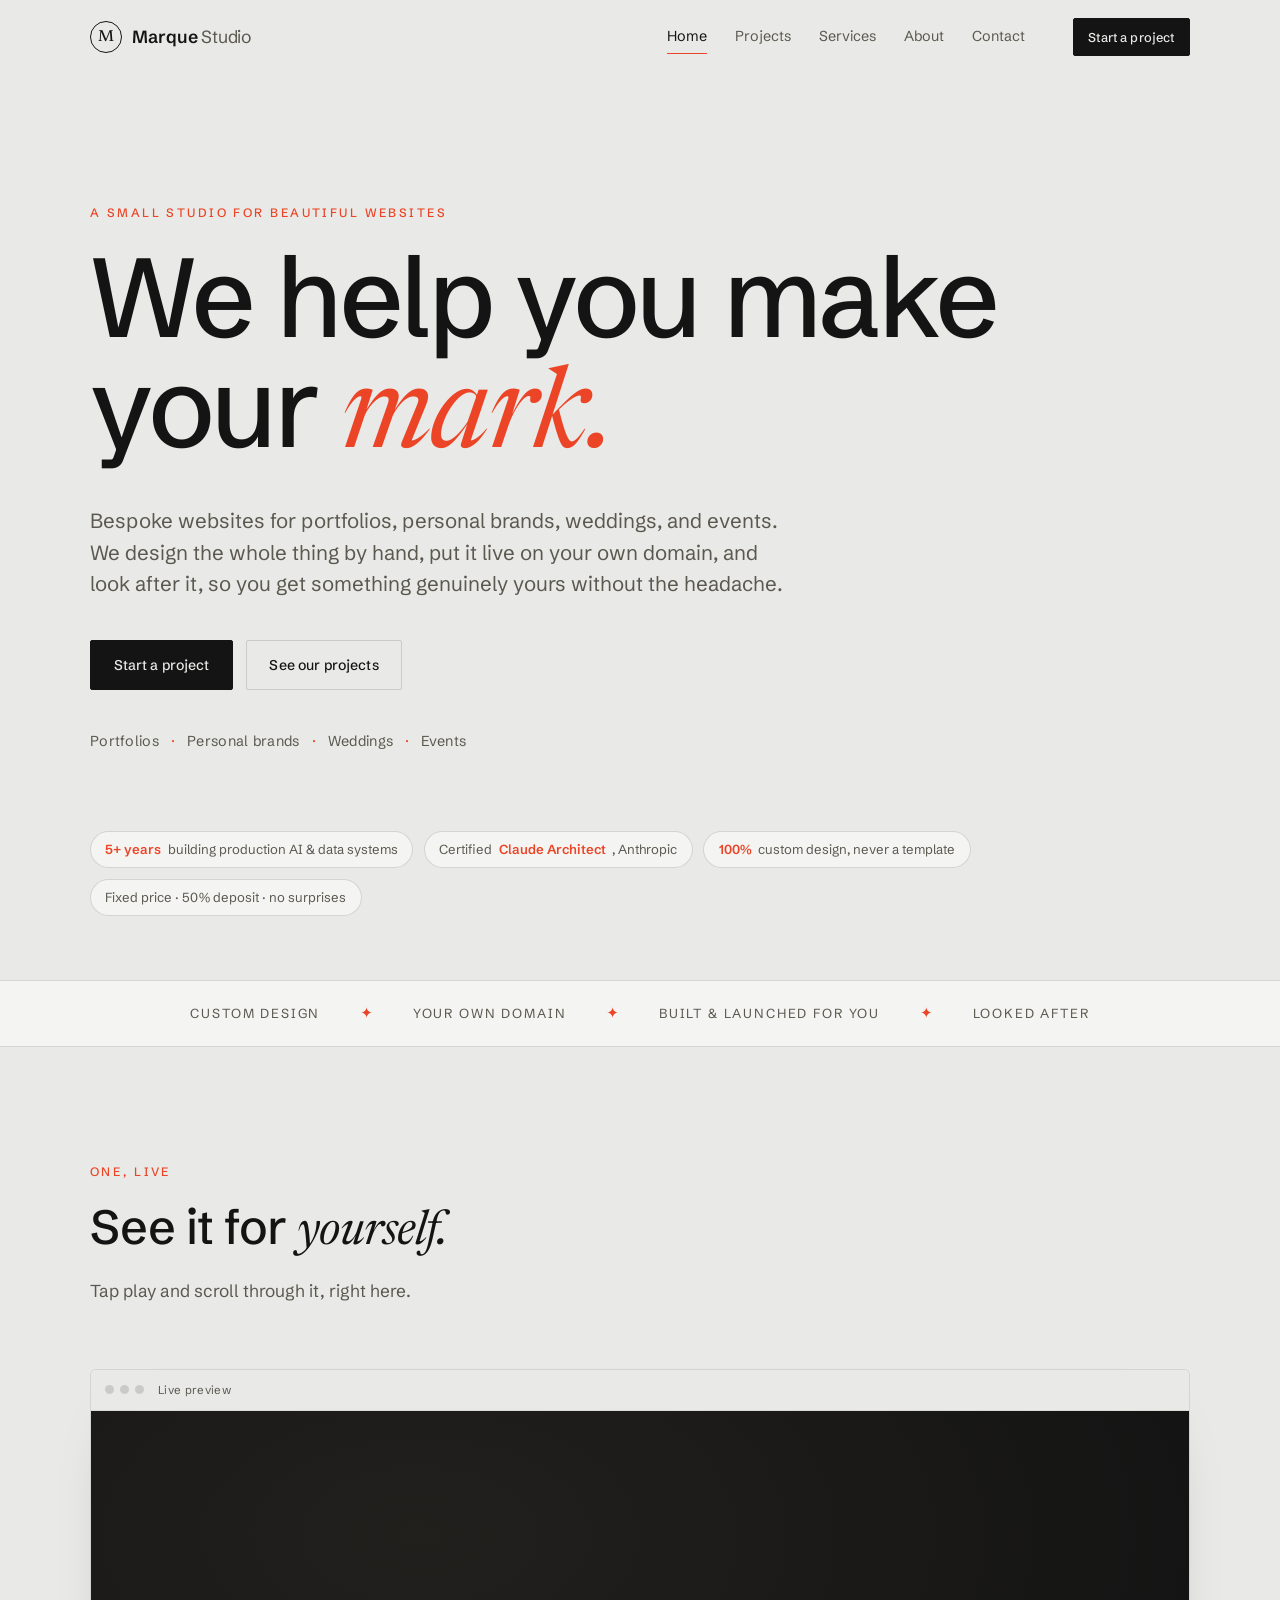
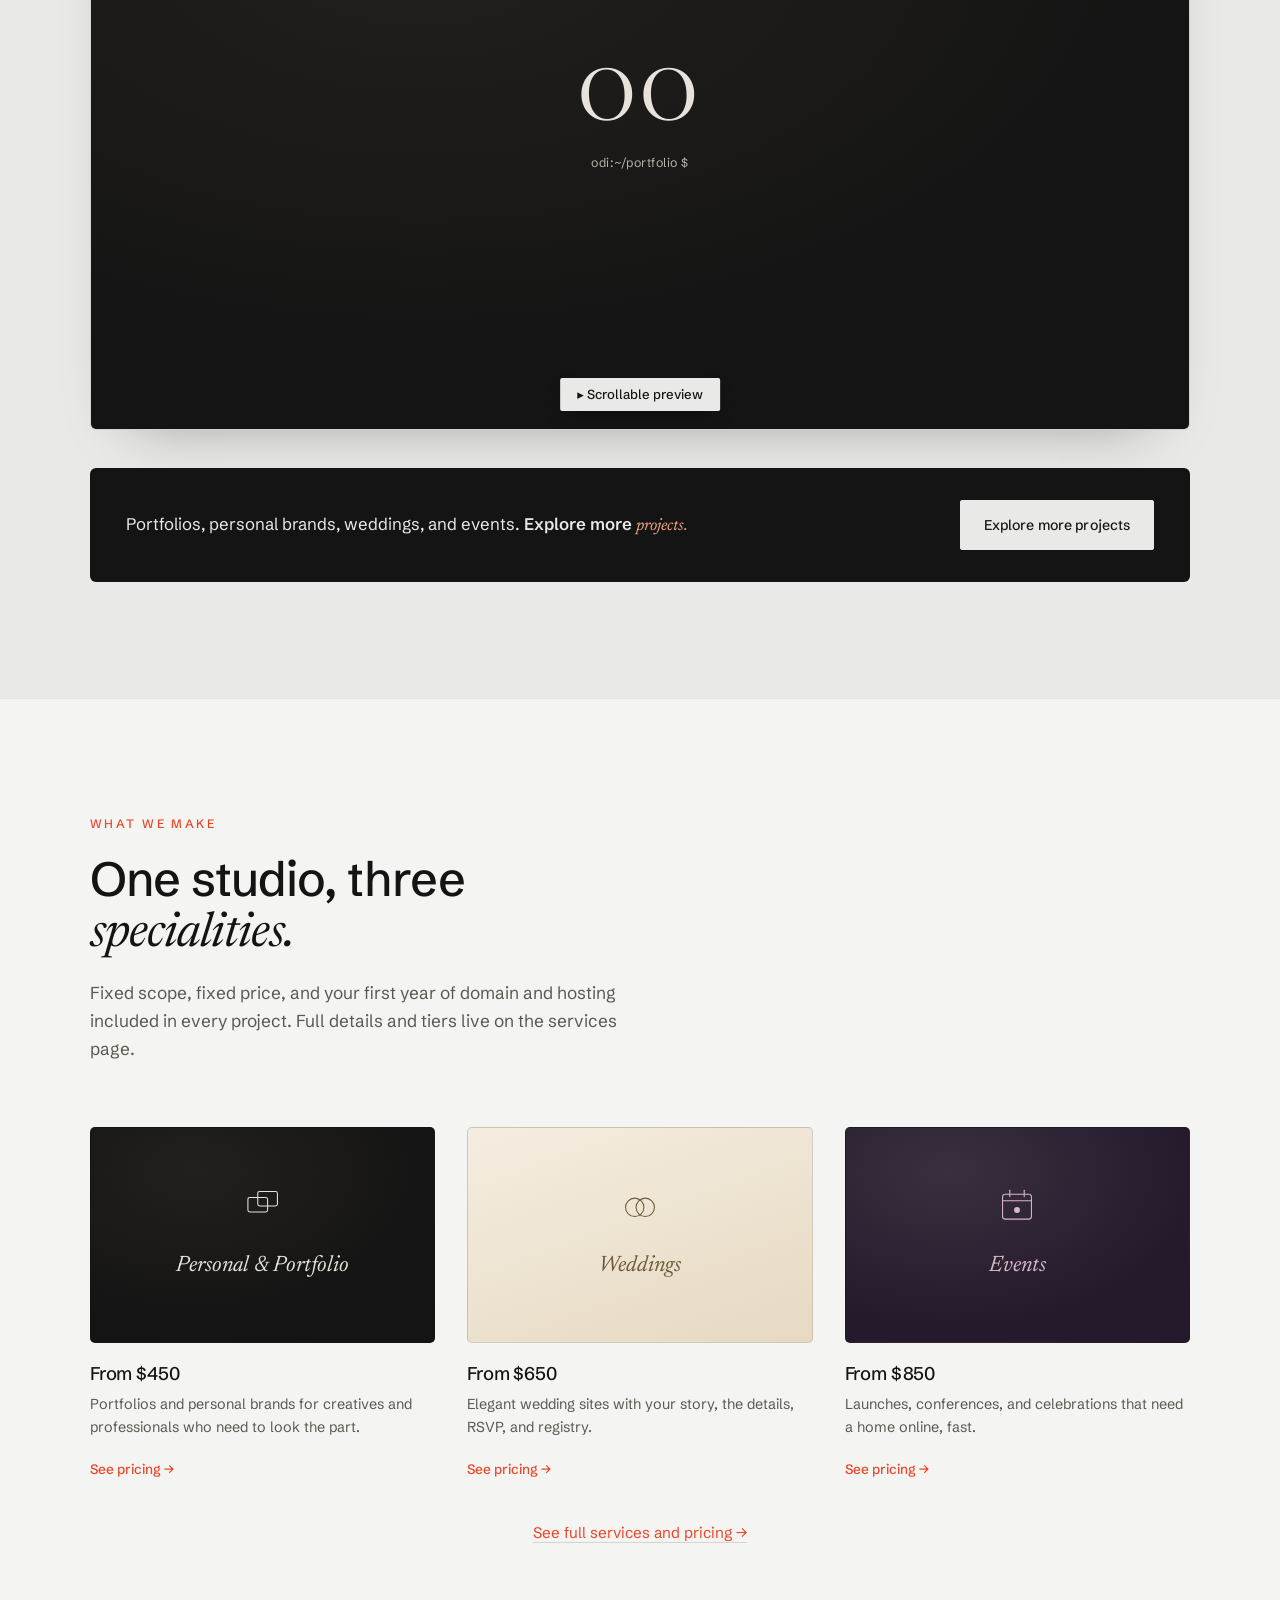
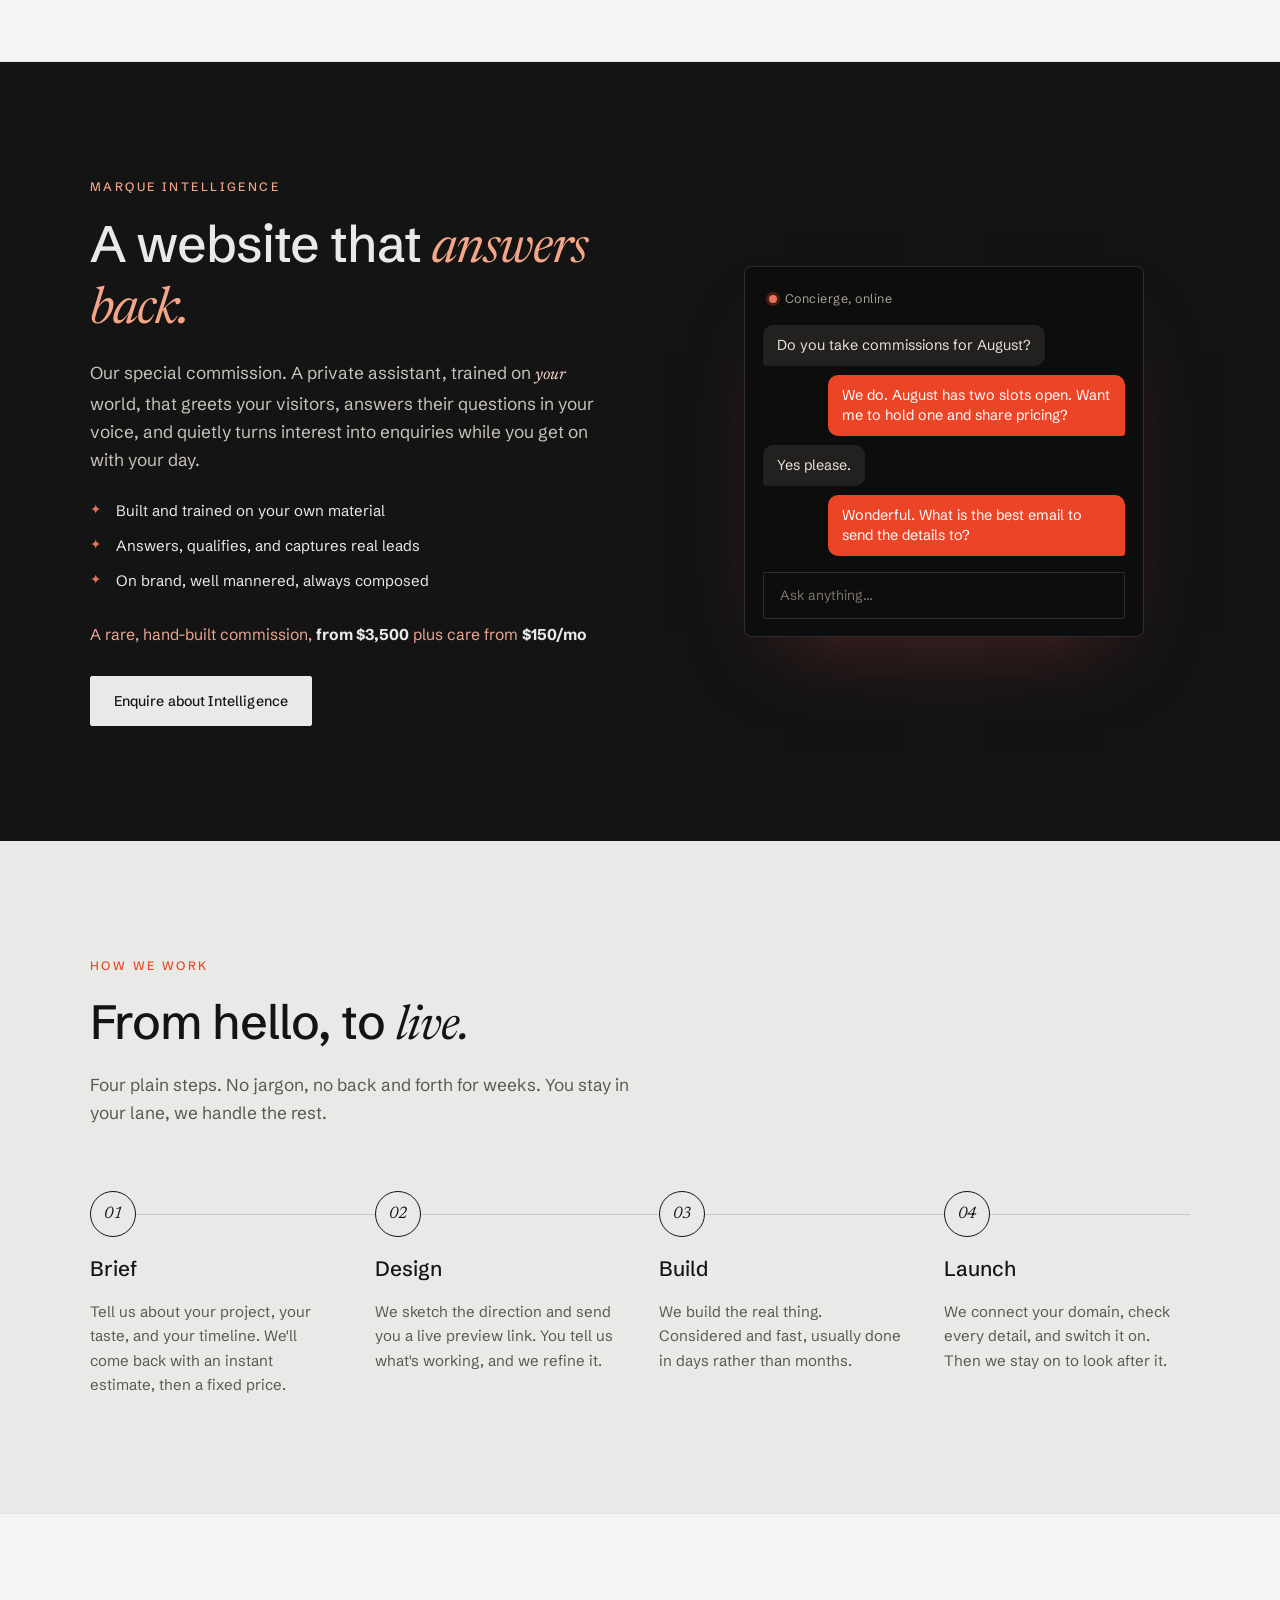
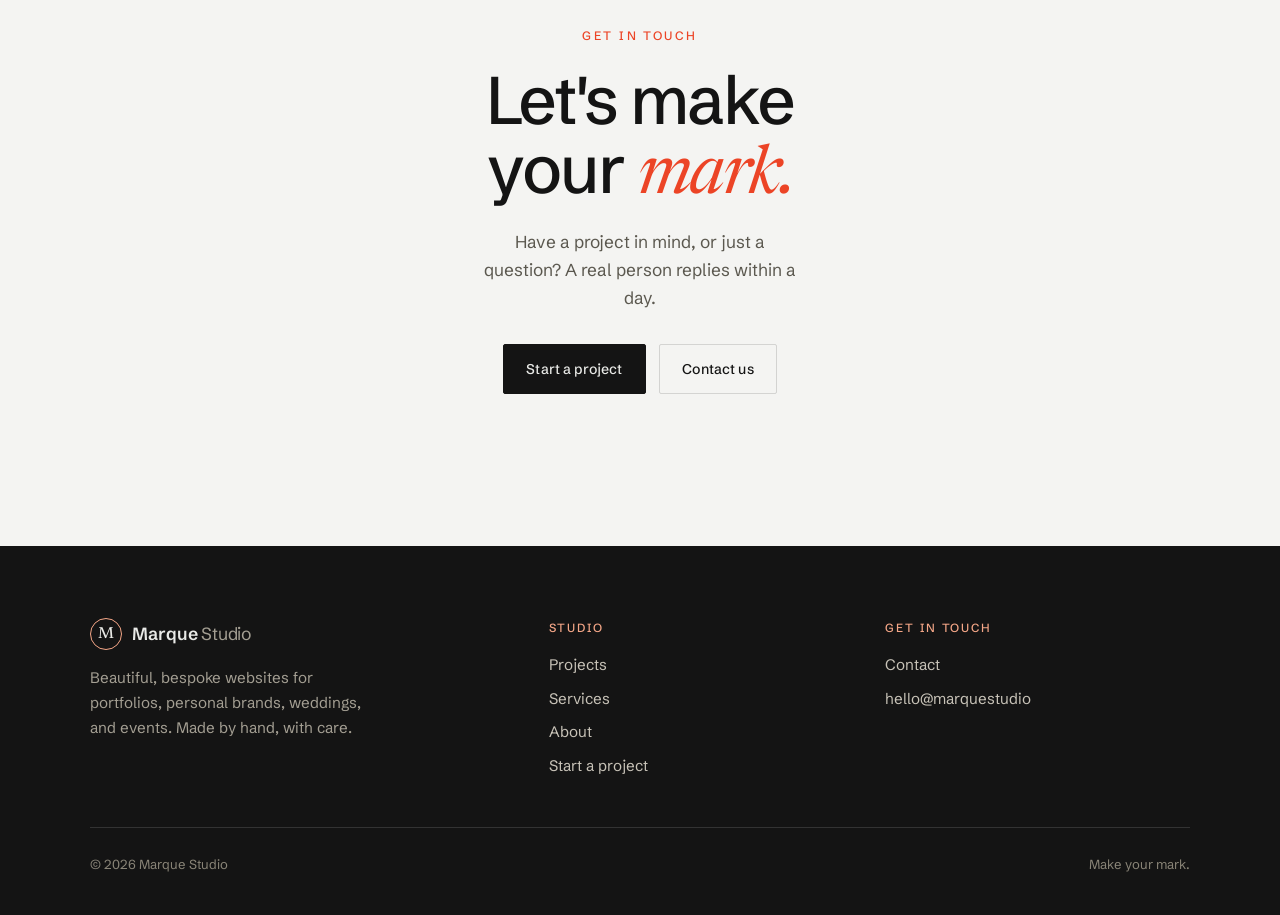
==== commit 254114fe: "Add concept samples, credibility badges, icon graphics, reorder Intelligence - Added two new studio-" ====
--- a/index.html
+++ b/index.html
@@ -60,6 +60,16 @@
       </div>
     </section>
 
+    <!-- ===== CREDENTIALS ===== -->
+    <section class="creds">
+      <div class="wrap creds__inner" data-reveal>
+        <span class="creds__pill"><b>5+ years</b> building production AI &amp; data systems</span>
+        <span class="creds__pill">Certified <b>Claude Architect</b>, Anthropic</span>
+        <span class="creds__pill"><b>100%</b> custom design, never a template</span>
+        <span class="creds__pill">Fixed price · 50% deposit · no surprises</span>
+      </div>
+    </section>
+
     <!-- ===== CAPABILITY STRIP ===== -->
     <div class="strip">
       <div class="wrap strip__inner">
@@ -73,7 +83,7 @@
         <div class="section__head" data-reveal>
           <p class="label">One, live</p>
           <h2 class="section__title">See it for <span class="serif">yourself.</span></h2>
-          <p class="section__sub">This is a real site we built, not a mockup. Tap play and scroll through it right here.</p>
+          <p class="section__sub">Tap play and scroll through it, right here.</p>
         </div>
 
         <div class="feature__frame" data-reveal>
@@ -92,8 +102,8 @@
         </div>
 
         <div class="feature__cta" data-reveal>
-          <p>That's one. There are <b>weddings, events, and more <span class="serif">where that came from.</span></b></p>
-          <a href="projects.html" class="btn btn--light">View all projects</a>
+          <p>Portfolios, personal brands, weddings, and events. <b>Explore more <span class="serif">projects.</span></b></p>
+          <a href="projects.html" class="btn btn--light">Explore more projects</a>
         </div>
       </div>
     </section>
@@ -109,39 +119,31 @@
 
         <div class="feat">
           <a class="mini" href="services.html" data-reveal>
-            <div class="mini__cover cover--ink" style="aspect-ratio:16/10"><span class="serif" style="font-size:1.6rem;color:#e7e3da">Personal &amp; Portfolio</span></div>
+            <div class="mini__cover cover--ink" style="aspect-ratio:16/10;flex-direction:column;gap:.6rem">
+              <svg class="mini__icon" width="42" height="42" viewBox="0 0 64 64" fill="none" stroke="#e7e3da" stroke-width="1.6" stroke-linecap="round" stroke-linejoin="round"><rect x="9" y="19" width="30" height="22" rx="3"/><rect x="24" y="10" width="30" height="22" rx="3"/></svg>
+              <span class="serif" style="font-size:1.4rem;color:#e7e3da">Personal &amp; Portfolio</span>
+            </div>
             <div><h3>From $450</h3><p>Portfolios and personal brands for creatives and professionals who need to look the part.</p></div>
             <span class="mini__cta">See pricing →</span>
           </a>
           <a class="mini" href="services.html" data-reveal>
-            <div class="mini__cover cover--cream" style="aspect-ratio:16/10"><span class="serif" style="font-size:1.6rem;color:#6e5a38">Weddings</span></div>
+            <div class="mini__cover cover--cream" style="aspect-ratio:16/10;flex-direction:column;gap:.6rem">
+              <svg class="mini__icon" width="42" height="42" viewBox="0 0 64 64" fill="none" stroke="#6e5a38" stroke-width="1.6"><circle cx="24" cy="34" r="14"/><circle cx="40" cy="34" r="14"/></svg>
+              <span class="serif" style="font-size:1.4rem;color:#6e5a38">Weddings</span>
+            </div>
             <div><h3>From $650</h3><p>Elegant wedding sites with your story, the details, RSVP, and registry.</p></div>
             <span class="mini__cta">See pricing →</span>
           </a>
           <a class="mini" href="services.html" data-reveal>
-            <div class="mini__cover cover--plum" style="aspect-ratio:16/10"><span class="serif" style="font-size:1.6rem;color:#d9b8c8">Events</span></div>
+            <div class="mini__cover cover--plum" style="aspect-ratio:16/10;flex-direction:column;gap:.6rem">
+              <svg class="mini__icon" width="42" height="42" viewBox="0 0 64 64" fill="none" stroke="#d9b8c8" stroke-width="1.6" stroke-linecap="round" stroke-linejoin="round"><rect x="10" y="14" width="44" height="38" rx="4"/><line x1="10" y1="24" x2="54" y2="24"/><line x1="21" y1="8" x2="21" y2="18"/><line x1="43" y1="8" x2="43" y2="18"/><circle cx="32" cy="38" r="4.5" fill="#d9b8c8" stroke="none"/></svg>
+              <span class="serif" style="font-size:1.4rem;color:#d9b8c8">Events</span>
+            </div>
             <div><h3>From $850</h3><p>Launches, conferences, and celebrations that need a home online, fast.</p></div>
             <span class="mini__cta">See pricing →</span>
           </a>
         </div>
         <p class="plans__note" data-reveal><a href="services.html" class="ilink">See full services and pricing →</a></p>
-      </div>
-    </section>
-
-    <!-- ===== HOW WE WORK ===== -->
-    <section class="section" id="process">
-      <div class="wrap">
-        <div class="section__head" data-reveal>
-          <p class="label">How we work</p>
-          <h2 class="section__title">From hello, to <span class="serif">live.</span></h2>
-          <p class="section__sub">Four plain steps. No jargon, no back and forth for weeks. You stay in your lane, we handle the rest.</p>
-        </div>
-        <ol class="timeline">
-          <li data-reveal><span class="timeline__no">01</span><h3>Brief</h3><p>Tell us about your project, your taste, and your timeline. We'll come back with an instant estimate, then a fixed price.</p></li>
-          <li data-reveal><span class="timeline__no">02</span><h3>Design</h3><p>We sketch the direction and send you a live preview link. You tell us what's working, and we refine it.</p></li>
-          <li data-reveal><span class="timeline__no">03</span><h3>Build</h3><p>We build the real thing. Considered and fast, usually done in days rather than months.</p></li>
-          <li data-reveal><span class="timeline__no">04</span><h3>Launch</h3><p>We connect your domain, check every detail, and switch it on. Then we stay on to look after it.</p></li>
-        </ol>
       </div>
     </section>
 
@@ -179,6 +181,23 @@
       </div>
     </section>
 
+    <!-- ===== HOW WE WORK ===== -->
+    <section class="section" id="process">
+      <div class="wrap">
+        <div class="section__head" data-reveal>
+          <p class="label">How we work</p>
+          <h2 class="section__title">From hello, to <span class="serif">live.</span></h2>
+          <p class="section__sub">Four plain steps. No jargon, no back and forth for weeks. You stay in your lane, we handle the rest.</p>
+        </div>
+        <ol class="timeline">
+          <li data-reveal><span class="timeline__no">01</span><h3>Brief</h3><p>Tell us about your project, your taste, and your timeline. We'll come back with an instant estimate, then a fixed price.</p></li>
+          <li data-reveal><span class="timeline__no">02</span><h3>Design</h3><p>We sketch the direction and send you a live preview link. You tell us what's working, and we refine it.</p></li>
+          <li data-reveal><span class="timeline__no">03</span><h3>Build</h3><p>We build the real thing. Considered and fast, usually done in days rather than months.</p></li>
+          <li data-reveal><span class="timeline__no">04</span><h3>Launch</h3><p>We connect your domain, check every detail, and switch it on. Then we stay on to look after it.</p></li>
+        </ol>
+      </div>
+    </section>
+
     <!-- ===== CONTACT CTA ===== -->
     <section class="contact">
       <div class="wrap contact__inner" data-reveal>
--- a/styles.css
+++ b/styles.css
@@ -111,6 +111,15 @@
 .hero__cta{ display:flex; flex-wrap:wrap; gap:.8rem; margin-bottom:2.5rem; }
 .hero__meta{ display:flex; flex-wrap:wrap; align-items:center; gap:.75rem; font-size:.9rem; color:var(--ink-2); letter-spacing:.02em; }
 .hero__meta i{ color:var(--oxblood); font-style:normal; }
+
+/* ---------- Credentials strip ---------- */
+.creds{ padding:0 0 clamp(2.5rem,5vw,4rem); }
+.creds__inner{ display:flex; flex-wrap:wrap; gap:.65rem; justify-content:flex-start; }
+.creds__pill{
+  display:inline-flex; align-items:center; gap:.5em; font-size:.82rem; color:var(--ink-2);
+  border:1px solid var(--line); border-radius:100px; padding:.55em 1.1em; background:var(--card);
+}
+.creds__pill b{ color:var(--oxblood); font-weight:600; }
 
 /* ---------- Capability strip ---------- */
 .strip{ border-block:1px solid var(--line); background:var(--card); }
@@ -188,6 +197,17 @@
 .cover--plum{ background:radial-gradient(120% 120% at 30% 20%,#3a2f3f 0%,#241a2b 60%); color:#efe7ea; }
 .cover--plum .cover__glyph{ font-size:clamp(2.2rem,6vw,3.4rem); color:#d9b8c8; font-weight:500; letter-spacing:.06em; }
 .cover--plum .cover__toggle{ font-family:var(--sans); font-size:.7rem; letter-spacing:.14em; color:#b79fb0; }
+.cover--ember{ background:radial-gradient(120% 120% at 30% 20%,#4a2f22 0%,#2b1710 60%); color:#e8c9a8; }
+.cover--ember .cover__crest{ font-size:clamp(2.4rem,6.5vw,4rem); color:#e8c9a8; }
+.cover--ember .cover__crest em{ font-style:italic; color:#c97a4a; }
+.cover--ember .cover__toggle{ font-family:var(--sans); font-size:.7rem; letter-spacing:.16em; color:#b9987d; }
+.cover--blush{ background:linear-gradient(155deg,#f3e4e0 0%,#e7cfc9 100%); color:#7a4a42; }
+.cover--blush .cover__mono{ font-family:var(--serif); font-style:italic; font-size:clamp(2rem,5.5vw,3.2rem); color:#7a4a42; letter-spacing:.01em; }
+.cover--blush .cover__toggle{ font-family:var(--sans); font-size:.7rem; letter-spacing:.16em; color:#9c6a60; }
+
+/* ---------- Mini card graphics (icons on "What we make" cards) ---------- */
+.mini__icon{ display:block; margin:0 auto; }
+.mini__cover .mini__icon + .serif{ display:block; margin-top:.7rem; }
 
 .case__mask{
   position:absolute; bottom:6px; right:6px; z-index:4;
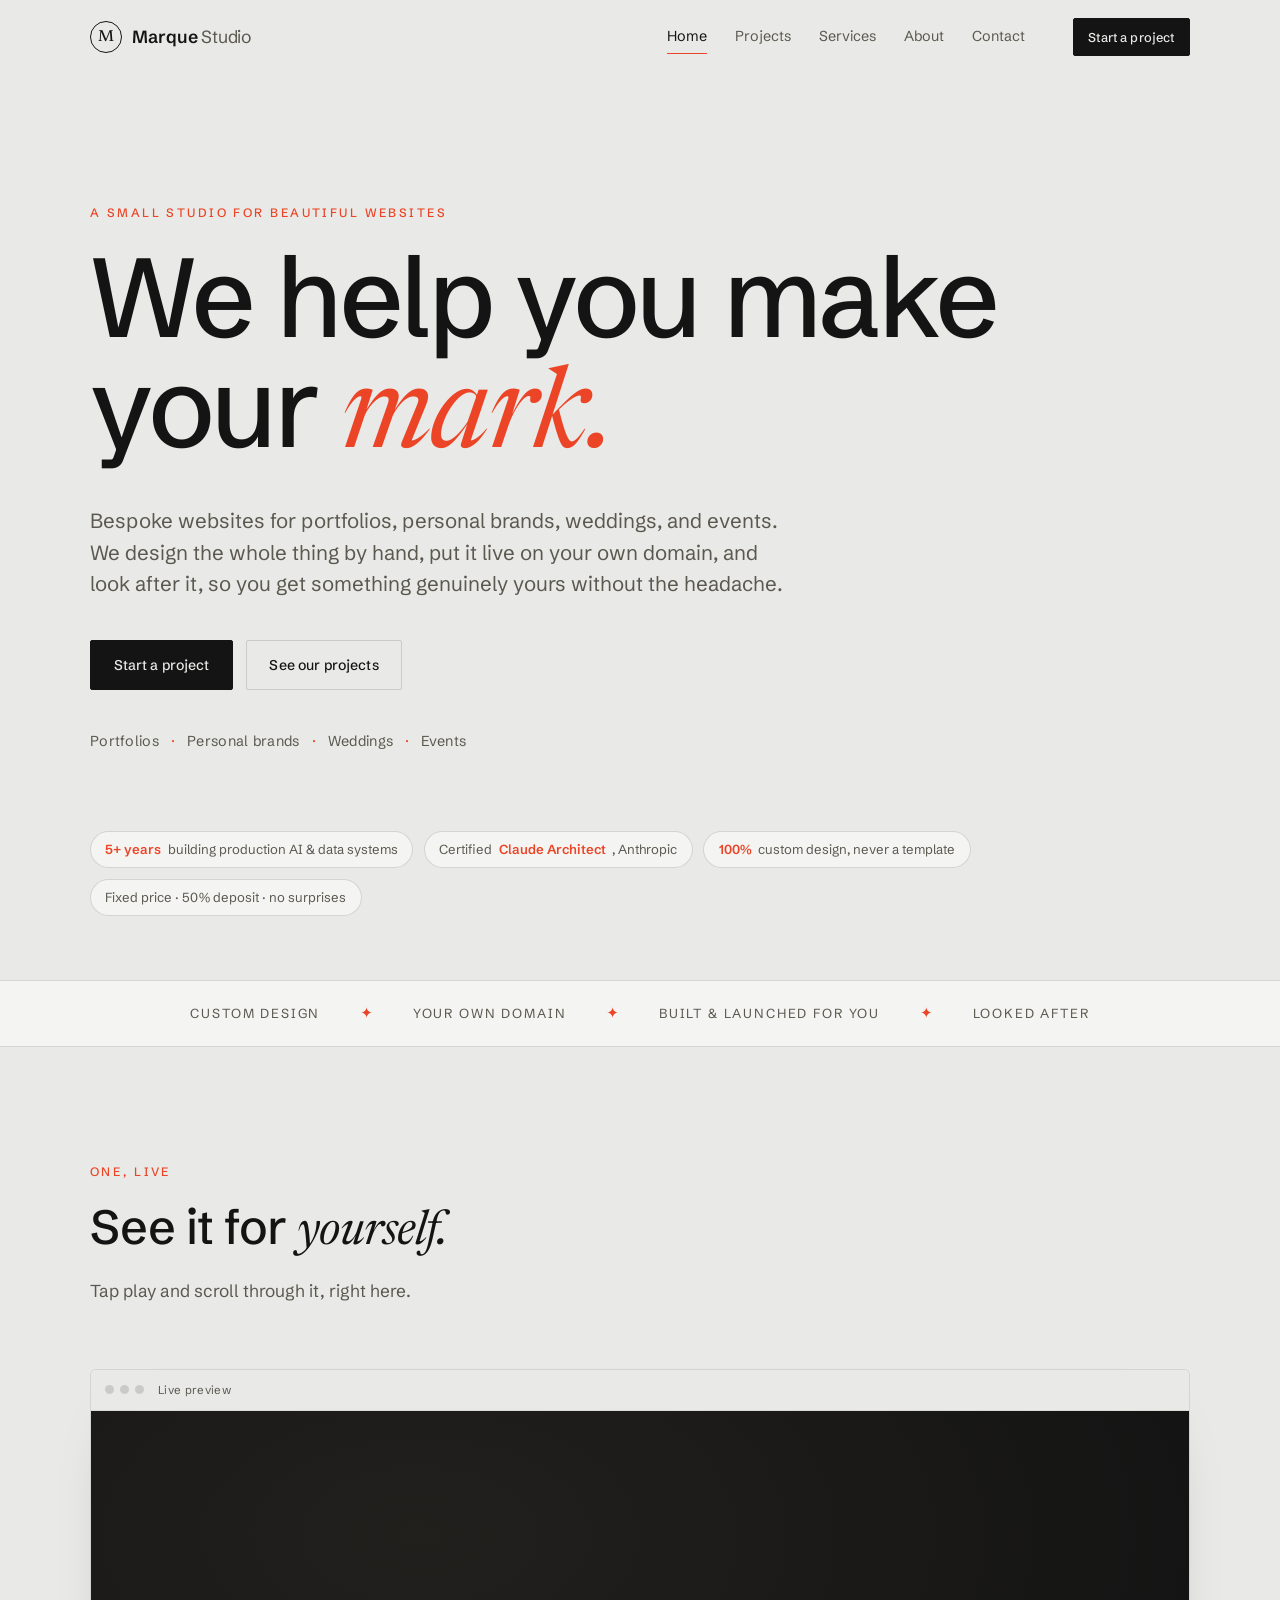
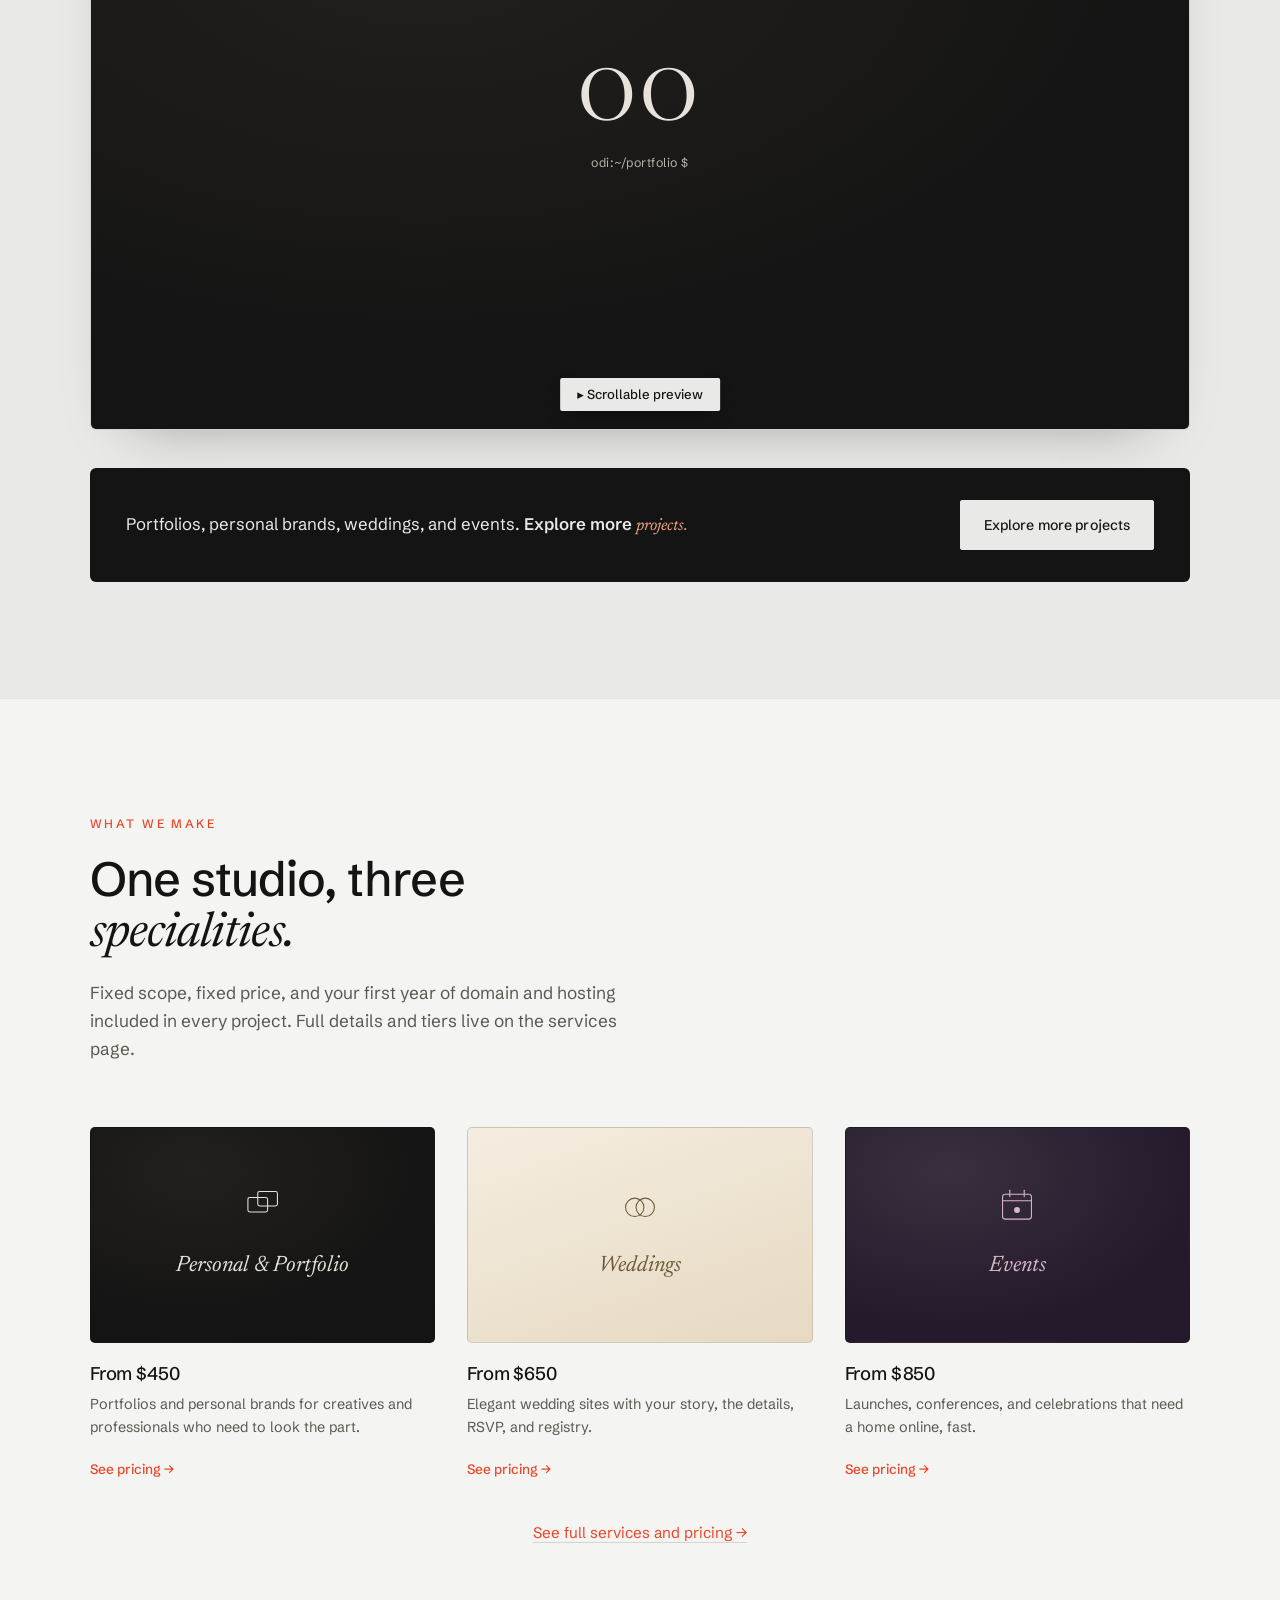
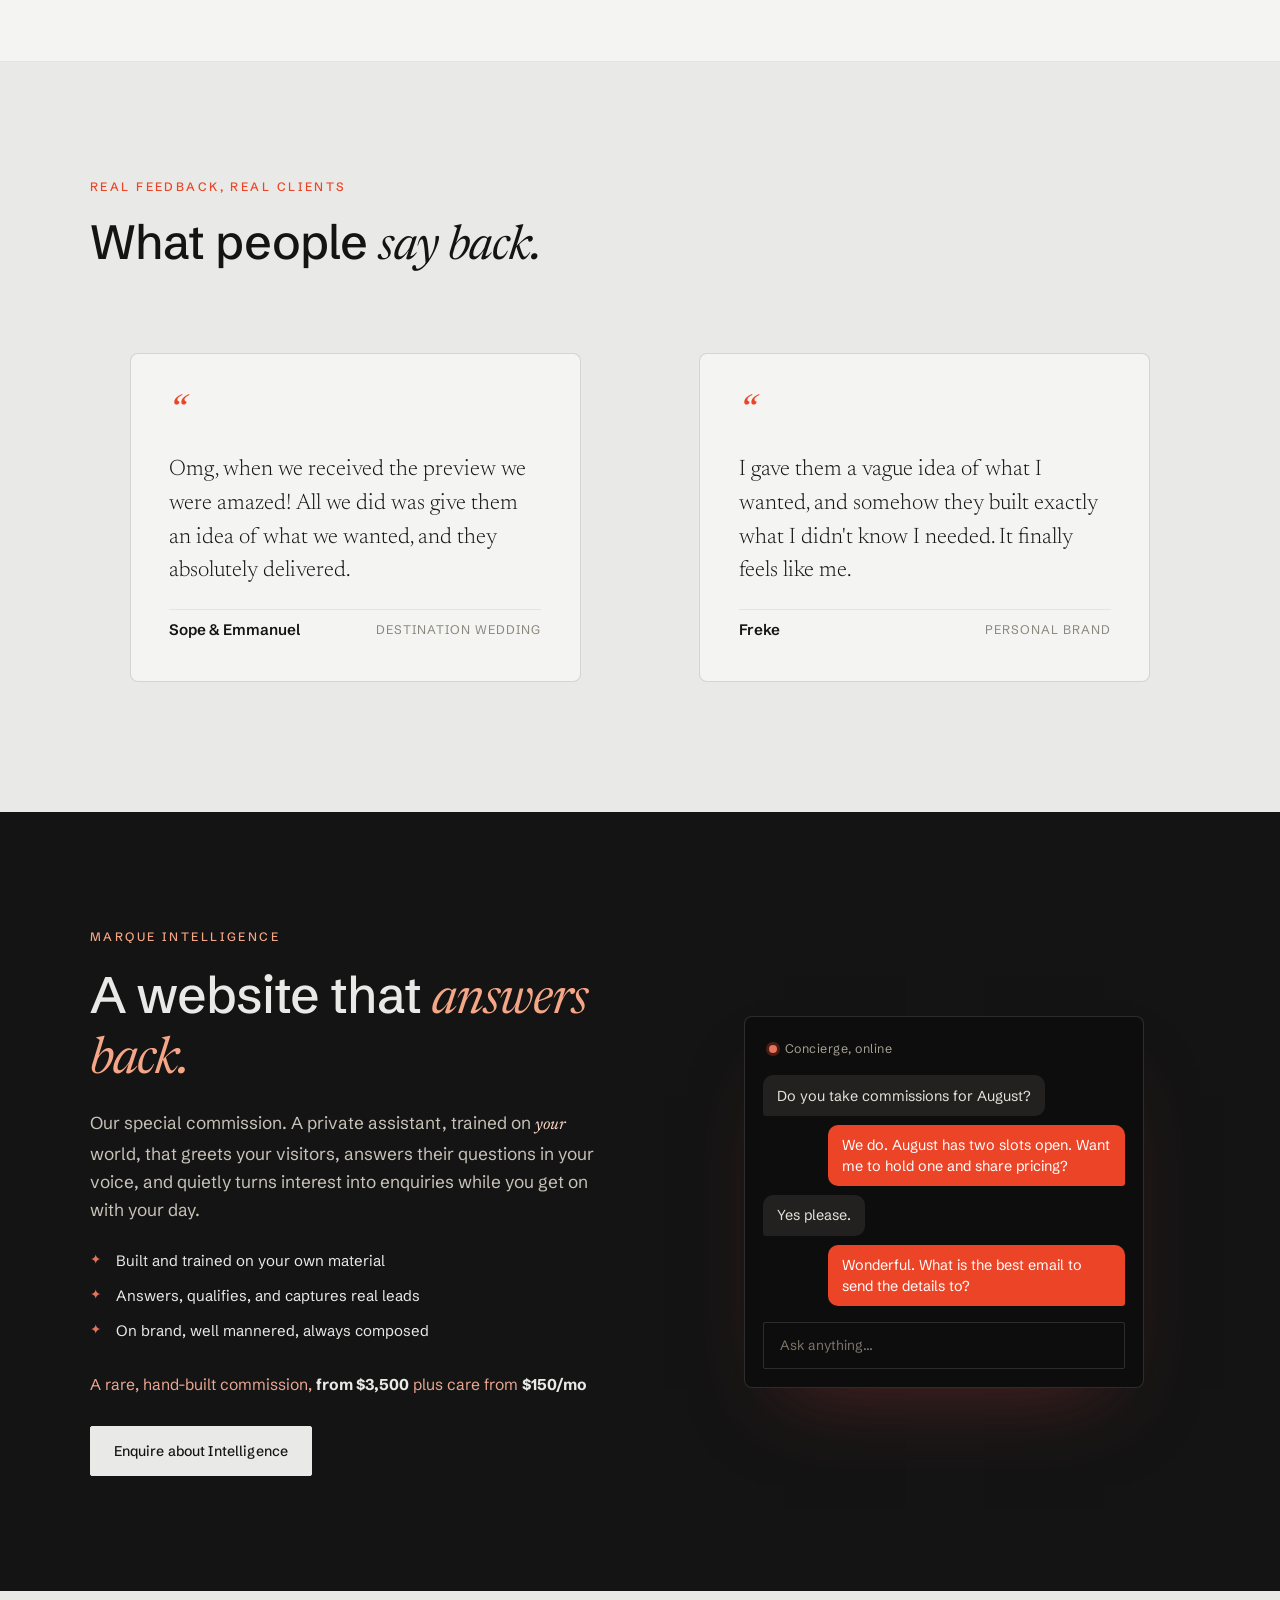
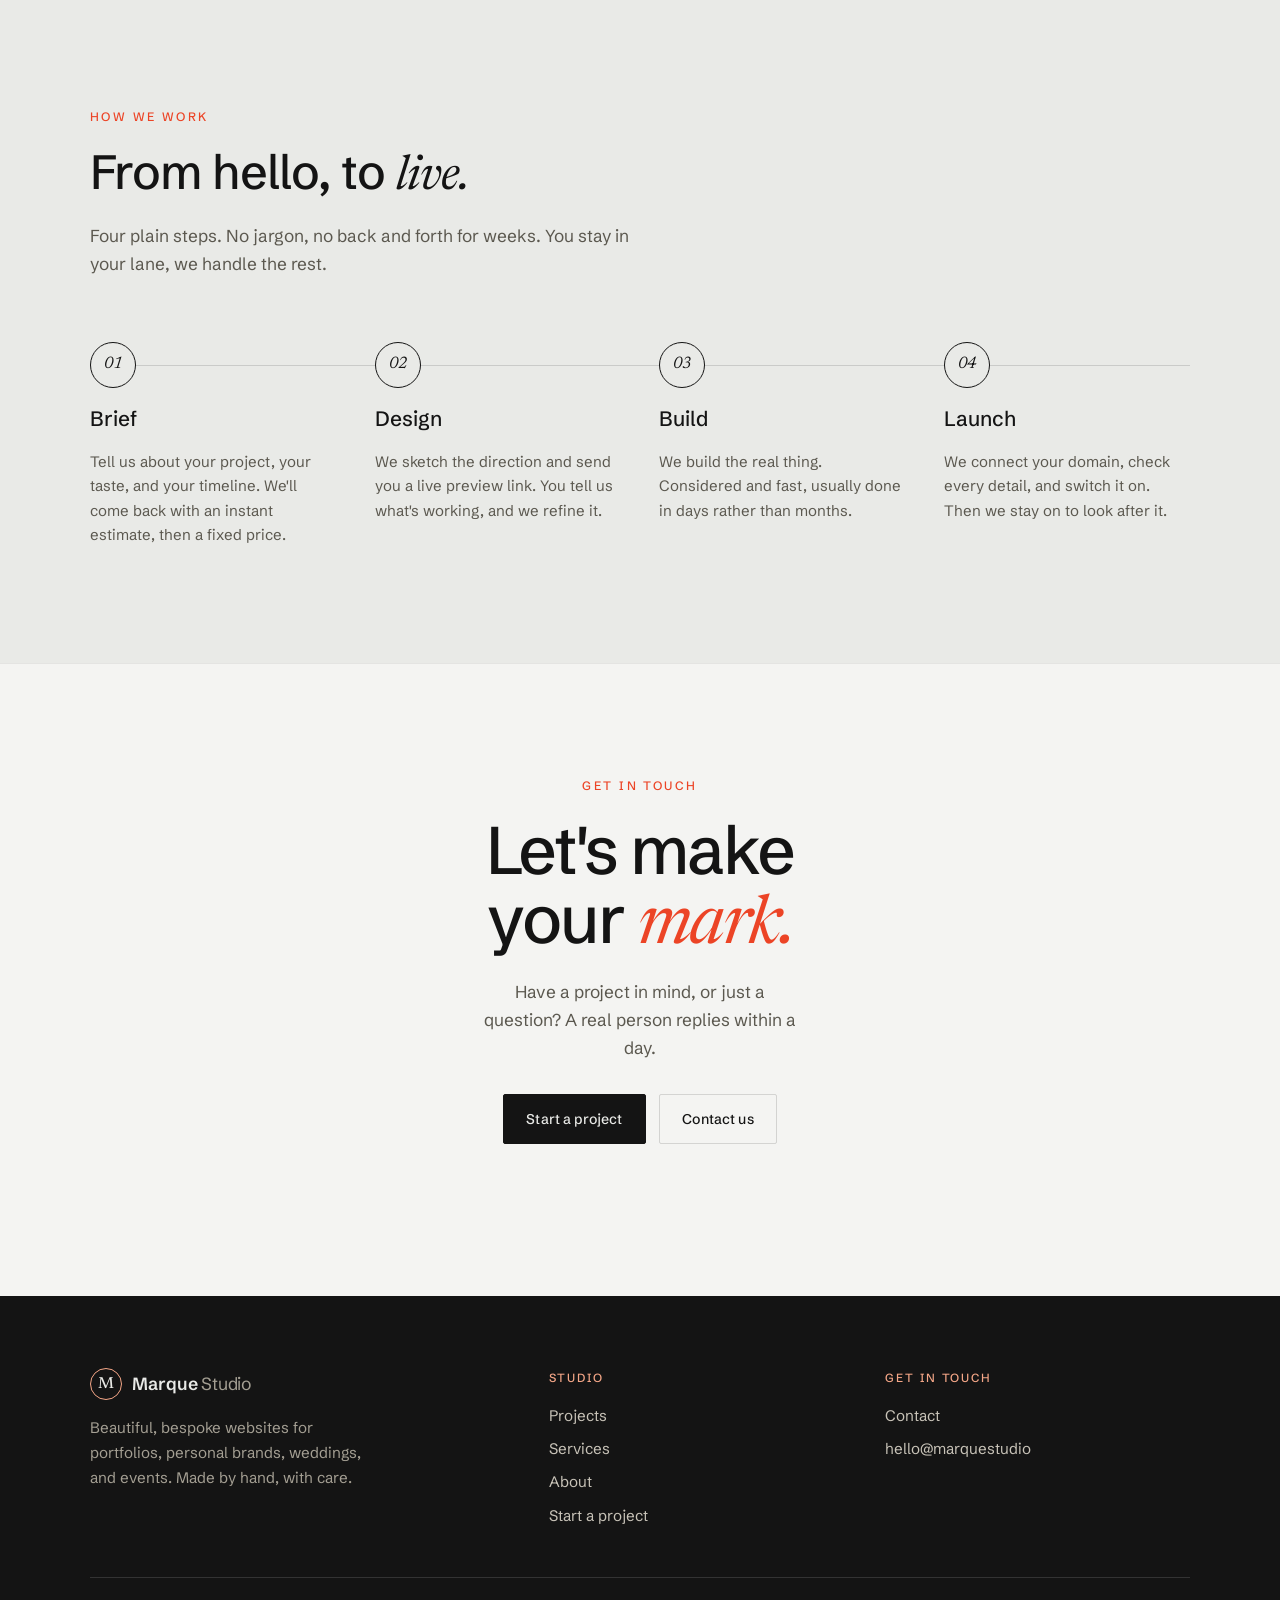
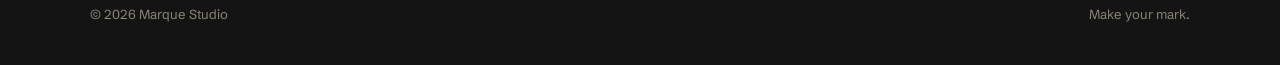
==== commit a7b4941f: "Add real client testimonials - New "What people say back" testimonials section on the home page with" ====
--- a/index.html
+++ b/index.html
@@ -144,6 +144,34 @@
           </a>
         </div>
         <p class="plans__note" data-reveal><a href="services.html" class="ilink">See full services and pricing →</a></p>
+      </div>
+    </section>
+
+    <!-- ===== TESTIMONIALS ===== -->
+    <section class="section" id="testimonials">
+      <div class="wrap">
+        <div class="section__head" data-reveal>
+          <p class="label">Real feedback, real clients</p>
+          <h2 class="section__title">What people <span class="serif">say back.</span></h2>
+        </div>
+        <div class="testimonials">
+          <blockquote class="testimony" data-reveal>
+            <span class="testimony__mark" aria-hidden="true">&ldquo;</span>
+            <p class="testimony__quote">Omg, when we received the preview we were amazed! All we did was give them an idea of what we wanted, and they absolutely delivered.</p>
+            <footer class="testimony__who">
+              <span class="testimony__name">Sope &amp; Emmanuel</span>
+              <span class="testimony__project">Destination Wedding</span>
+            </footer>
+          </blockquote>
+          <blockquote class="testimony" data-reveal>
+            <span class="testimony__mark" aria-hidden="true">&ldquo;</span>
+            <p class="testimony__quote">I gave them a vague idea of what I wanted, and somehow they built exactly what I didn't know I needed. It finally feels like me.</p>
+            <footer class="testimony__who">
+              <span class="testimony__name">Freke</span>
+              <span class="testimony__project">Personal Brand</span>
+            </footer>
+          </blockquote>
+        </div>
       </div>
     </section>
 
--- a/styles.css
+++ b/styles.css
@@ -300,6 +300,25 @@
 .feature__cta p b{ font-weight:600; }
 .feature__cta .serif{ color:#f4a687; }
 
+/* ---------- Testimonials ---------- */
+.testimonials{ display:grid; grid-template-columns:repeat(2,1fr); gap:clamp(1.5rem,3vw,2.5rem); }
+.testimony{
+  background:var(--card); border:1px solid var(--line); border-radius:8px;
+  padding:clamp(1.75rem,3vw,2.5rem); display:flex; flex-direction:column; gap:1.25rem;
+}
+.testimony__mark{ font-family:var(--serif); font-style:italic; font-size:2.6rem; line-height:1; color:var(--oxblood); }
+.testimony__quote{ font-family:var(--serif); font-size:clamp(1.15rem,2vw,1.4rem); line-height:1.5; color:var(--ink); margin:0; font-weight:300; }
+.testimony__who{ display:flex; align-items:center; justify-content:space-between; gap:1rem; flex-wrap:wrap; margin-top:auto; padding-top:.5rem; border-top:1px solid var(--line-2); }
+.testimony__name{ font-family:var(--sans); font-weight:600; font-size:.95rem; }
+.testimony__project{ font-size:.78rem; letter-spacing:.08em; text-transform:uppercase; color:var(--ink-3); }
+
+/* small contextual pull-quote attached to a project scene */
+.scene__quote{
+  font-family:var(--serif); font-style:italic; font-size:1.05rem; color:var(--ink-2);
+  border-left:2px solid var(--oxblood); padding:.1rem 0 .1rem 1rem; margin:1rem 0 0; max-width:46ch;
+}
+.scene__quote cite{ display:block; font-family:var(--sans); font-style:normal; font-size:.78rem; letter-spacing:.06em; text-transform:uppercase; color:var(--ink-3); margin-top:.5rem; }
+
 /* ---------- Plans note ---------- */
 .plans__note{ text-align:center; margin:2.5rem 0 0; color:var(--ink-2); font-size:.95rem; }
 .plans__note b{ color:var(--ink); }
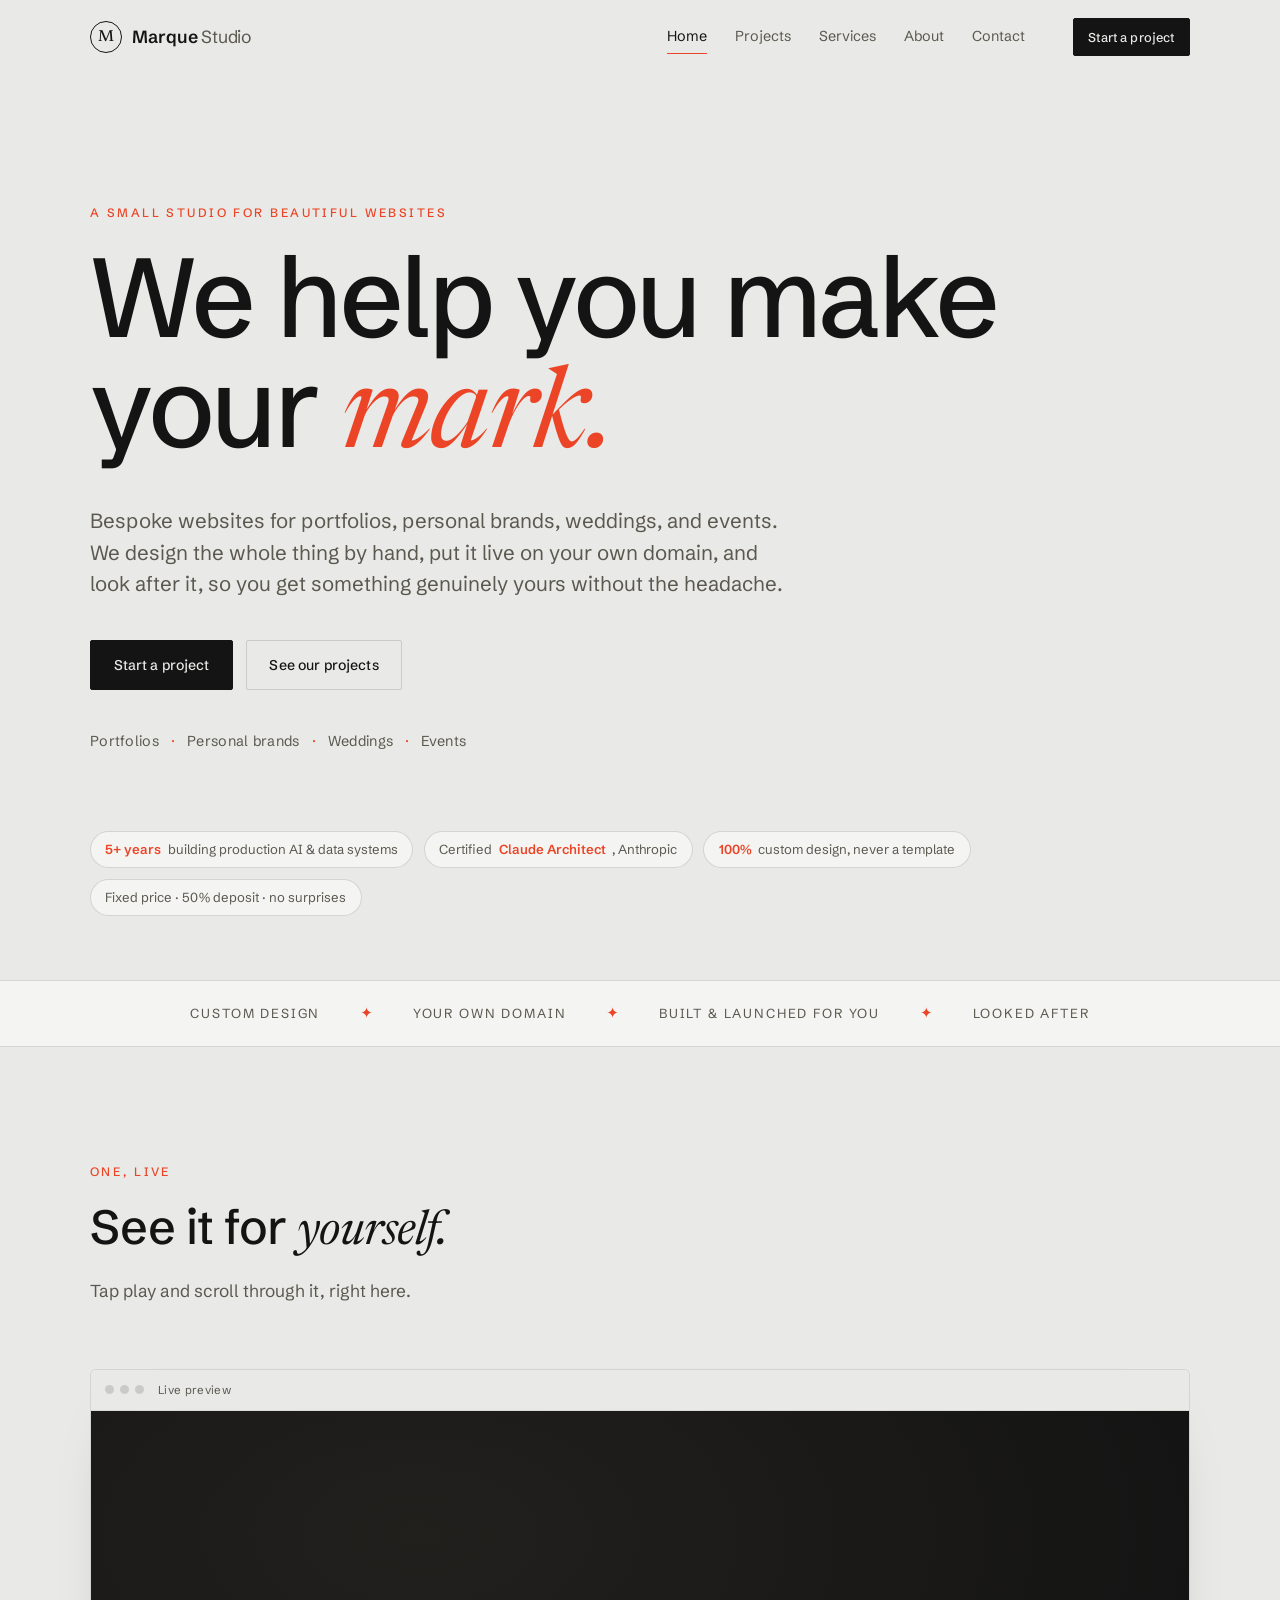
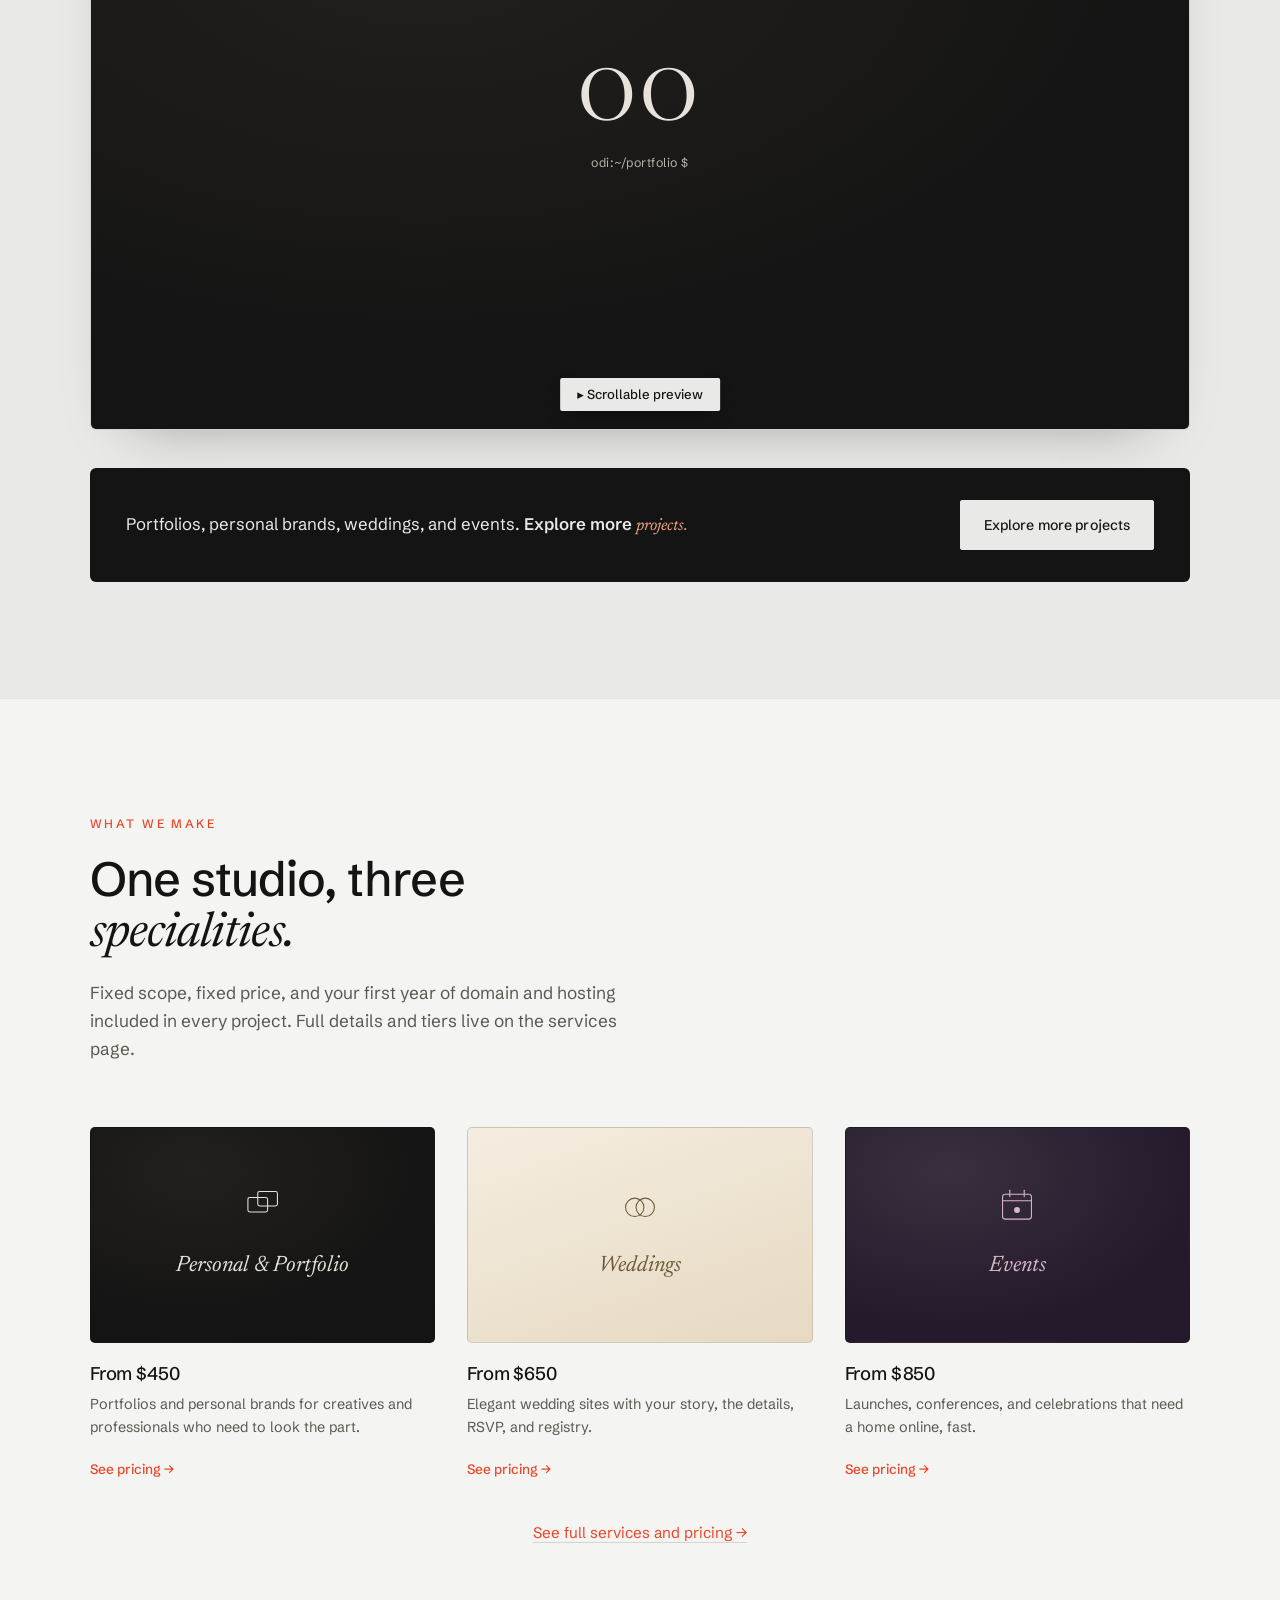
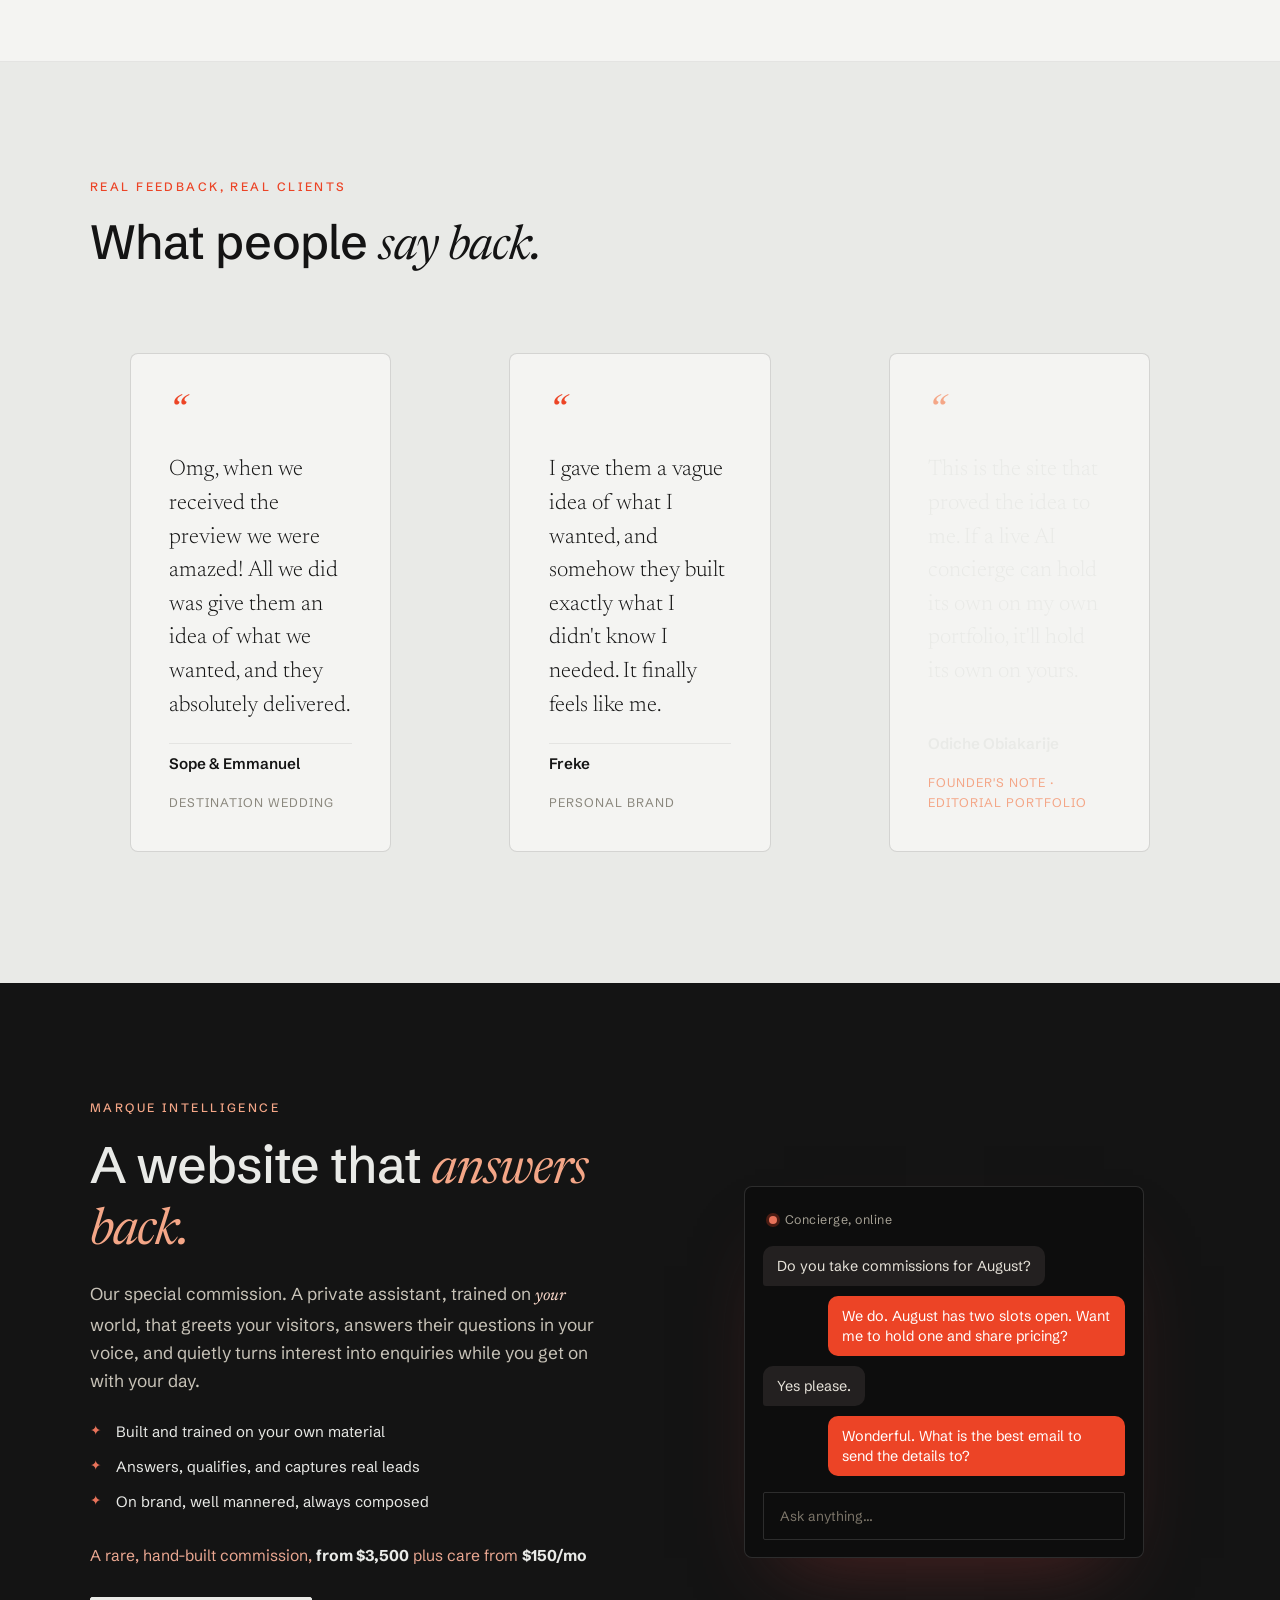
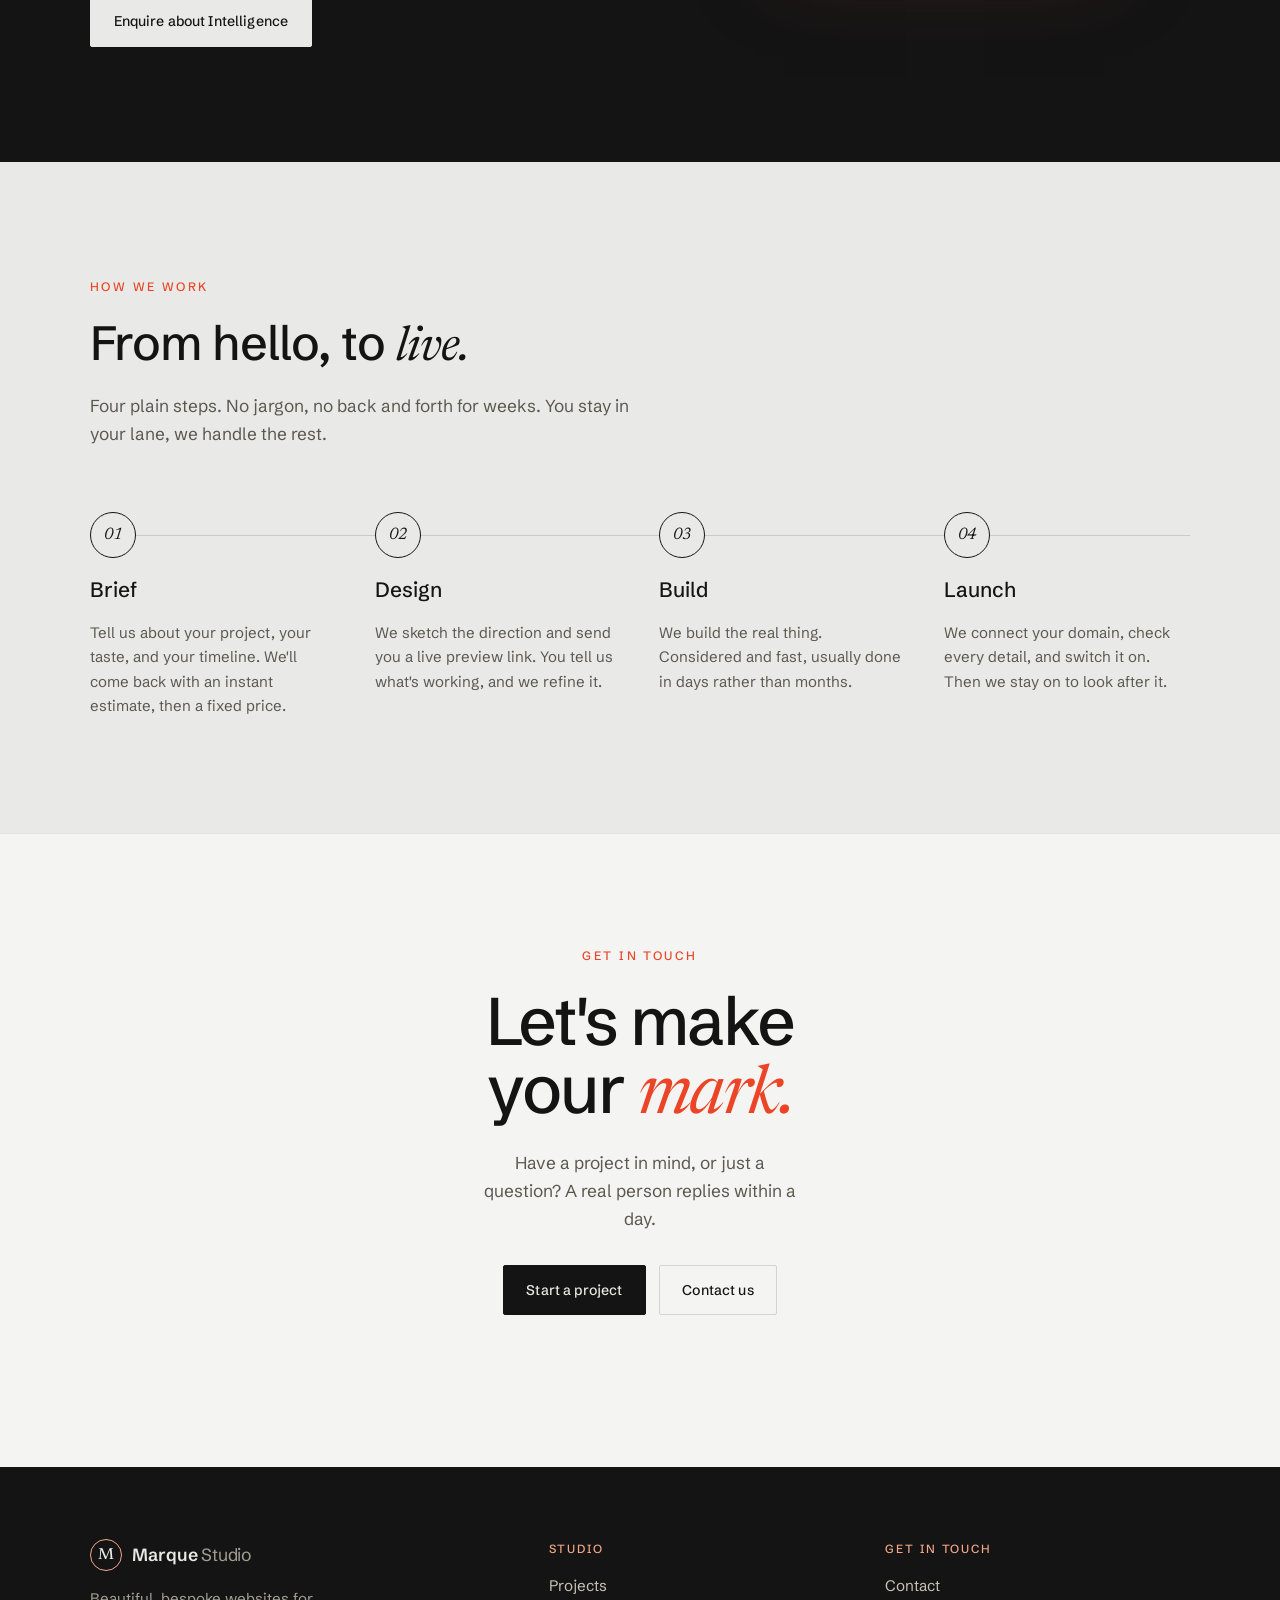
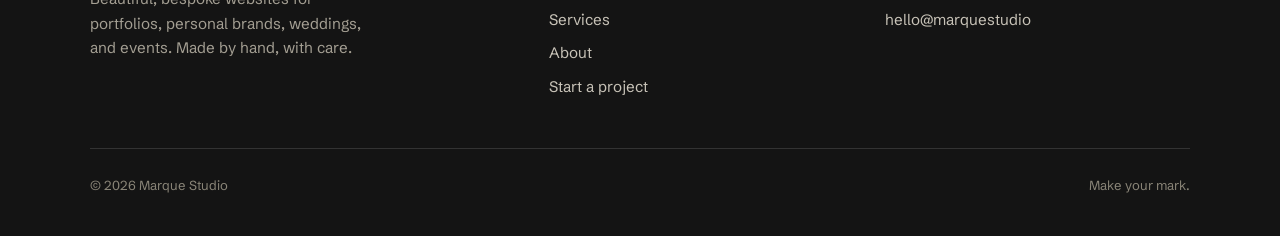
==== commit 8032f9ac: "Add founder's note as third testimonial Adds a third card to the testimonials section, visually dist" ====
--- a/index.html
+++ b/index.html
@@ -169,6 +169,14 @@
             <footer class="testimony__who">
               <span class="testimony__name">Freke</span>
               <span class="testimony__project">Personal Brand</span>
+            </footer>
+          </blockquote>
+          <blockquote class="testimony testimony--founder" data-reveal>
+            <span class="testimony__mark" aria-hidden="true">&ldquo;</span>
+            <p class="testimony__quote">This is the site that proved the idea to me. If a live AI concierge can hold its own on my own portfolio, it'll hold its own on yours.</p>
+            <footer class="testimony__who">
+              <span class="testimony__name">Odiche Obiakarije</span>
+              <span class="testimony__project">Founder's note · Editorial Portfolio</span>
             </footer>
           </blockquote>
         </div>
--- a/styles.css
+++ b/styles.css
@@ -301,7 +301,12 @@
 .feature__cta .serif{ color:#f4a687; }
 
 /* ---------- Testimonials ---------- */
-.testimonials{ display:grid; grid-template-columns:repeat(2,1fr); gap:clamp(1.5rem,3vw,2.5rem); }
+.testimonials{ display:grid; grid-template-columns:repeat(auto-fit,minmax(280px,1fr)); gap:clamp(1.5rem,3vw,2.5rem); }
+.testimony--founder{ border-color:var(--ink); background:var(--ink); color:var(--bone); }
+.testimony--founder .testimony__mark{ color:#f4a687; }
+.testimony--founder .testimony__quote{ color:var(--bone); }
+.testimony--founder .testimony__who{ border-top-color:rgba(242,241,236,.16); }
+.testimony--founder .testimony__project{ color:#f4a687; }
 .testimony{
   background:var(--card); border:1px solid var(--line); border-radius:8px;
   padding:clamp(1.75rem,3vw,2.5rem); display:flex; flex-direction:column; gap:1.25rem;
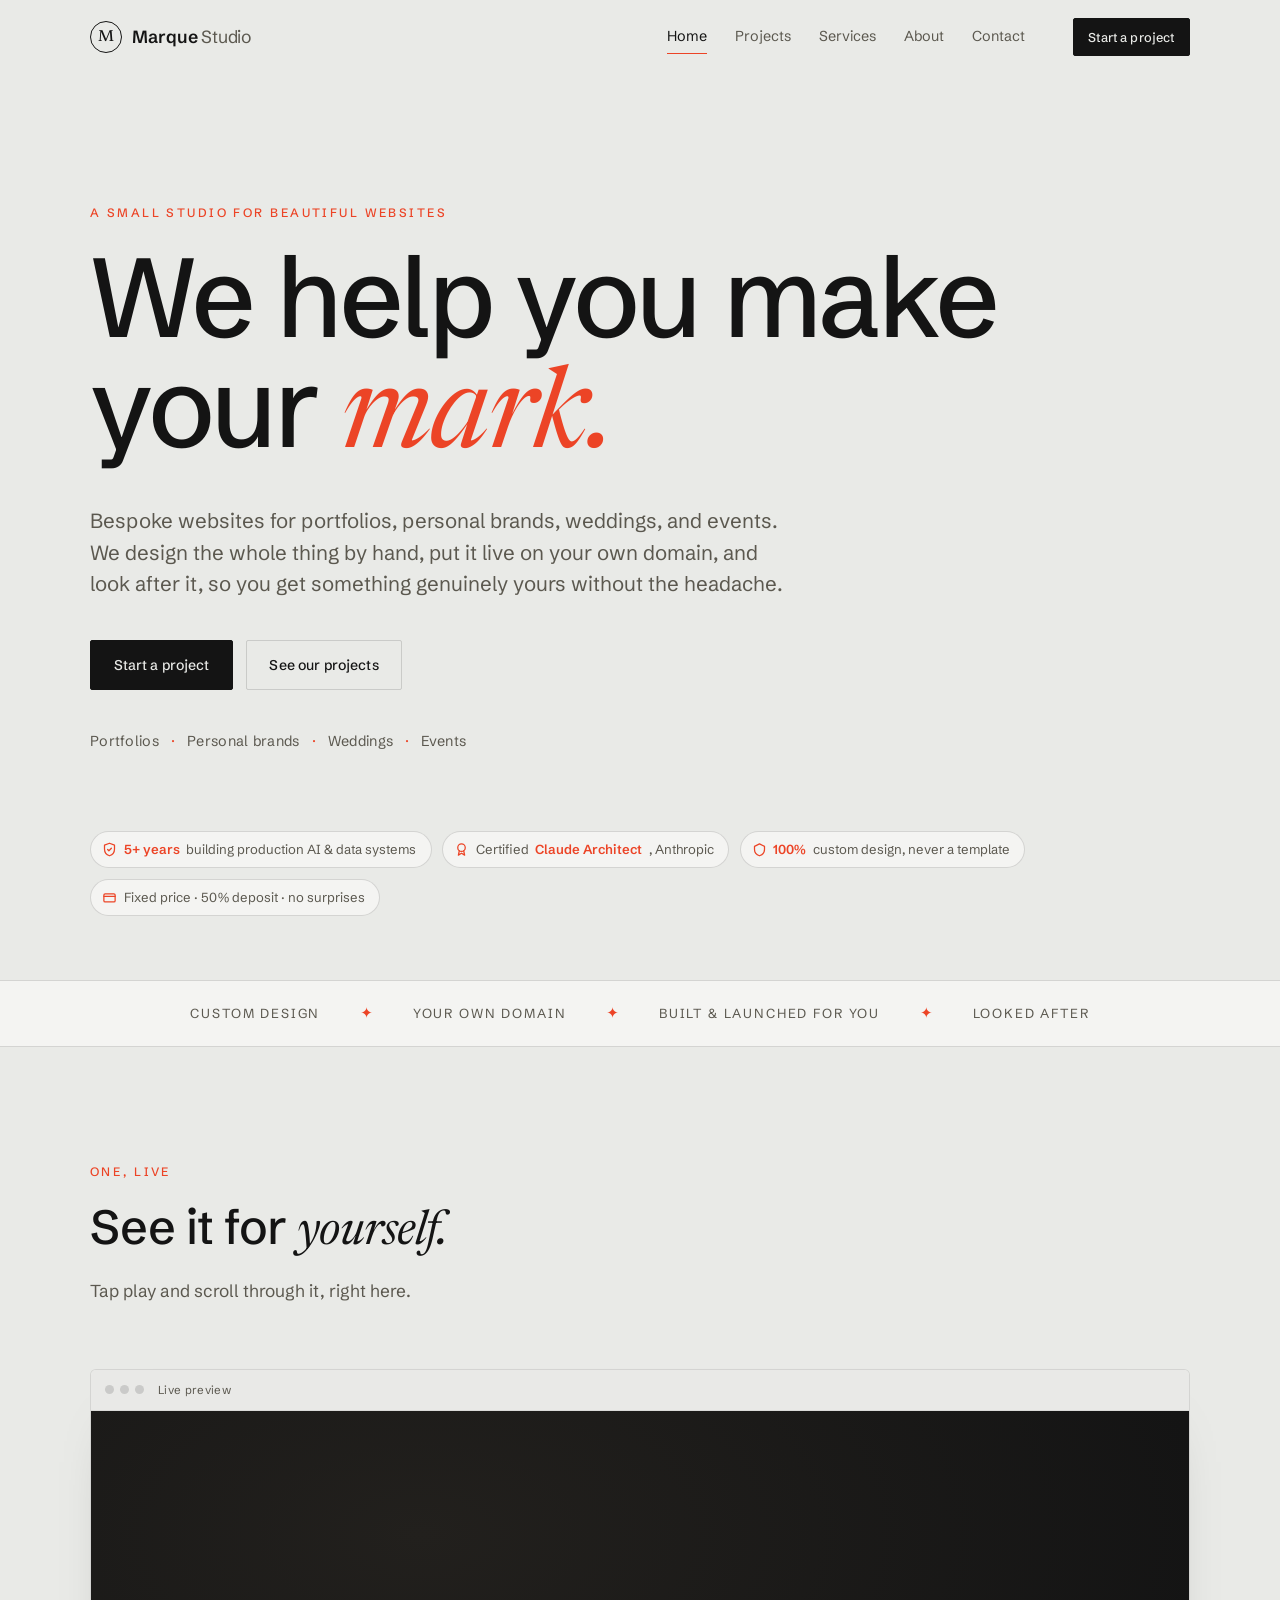
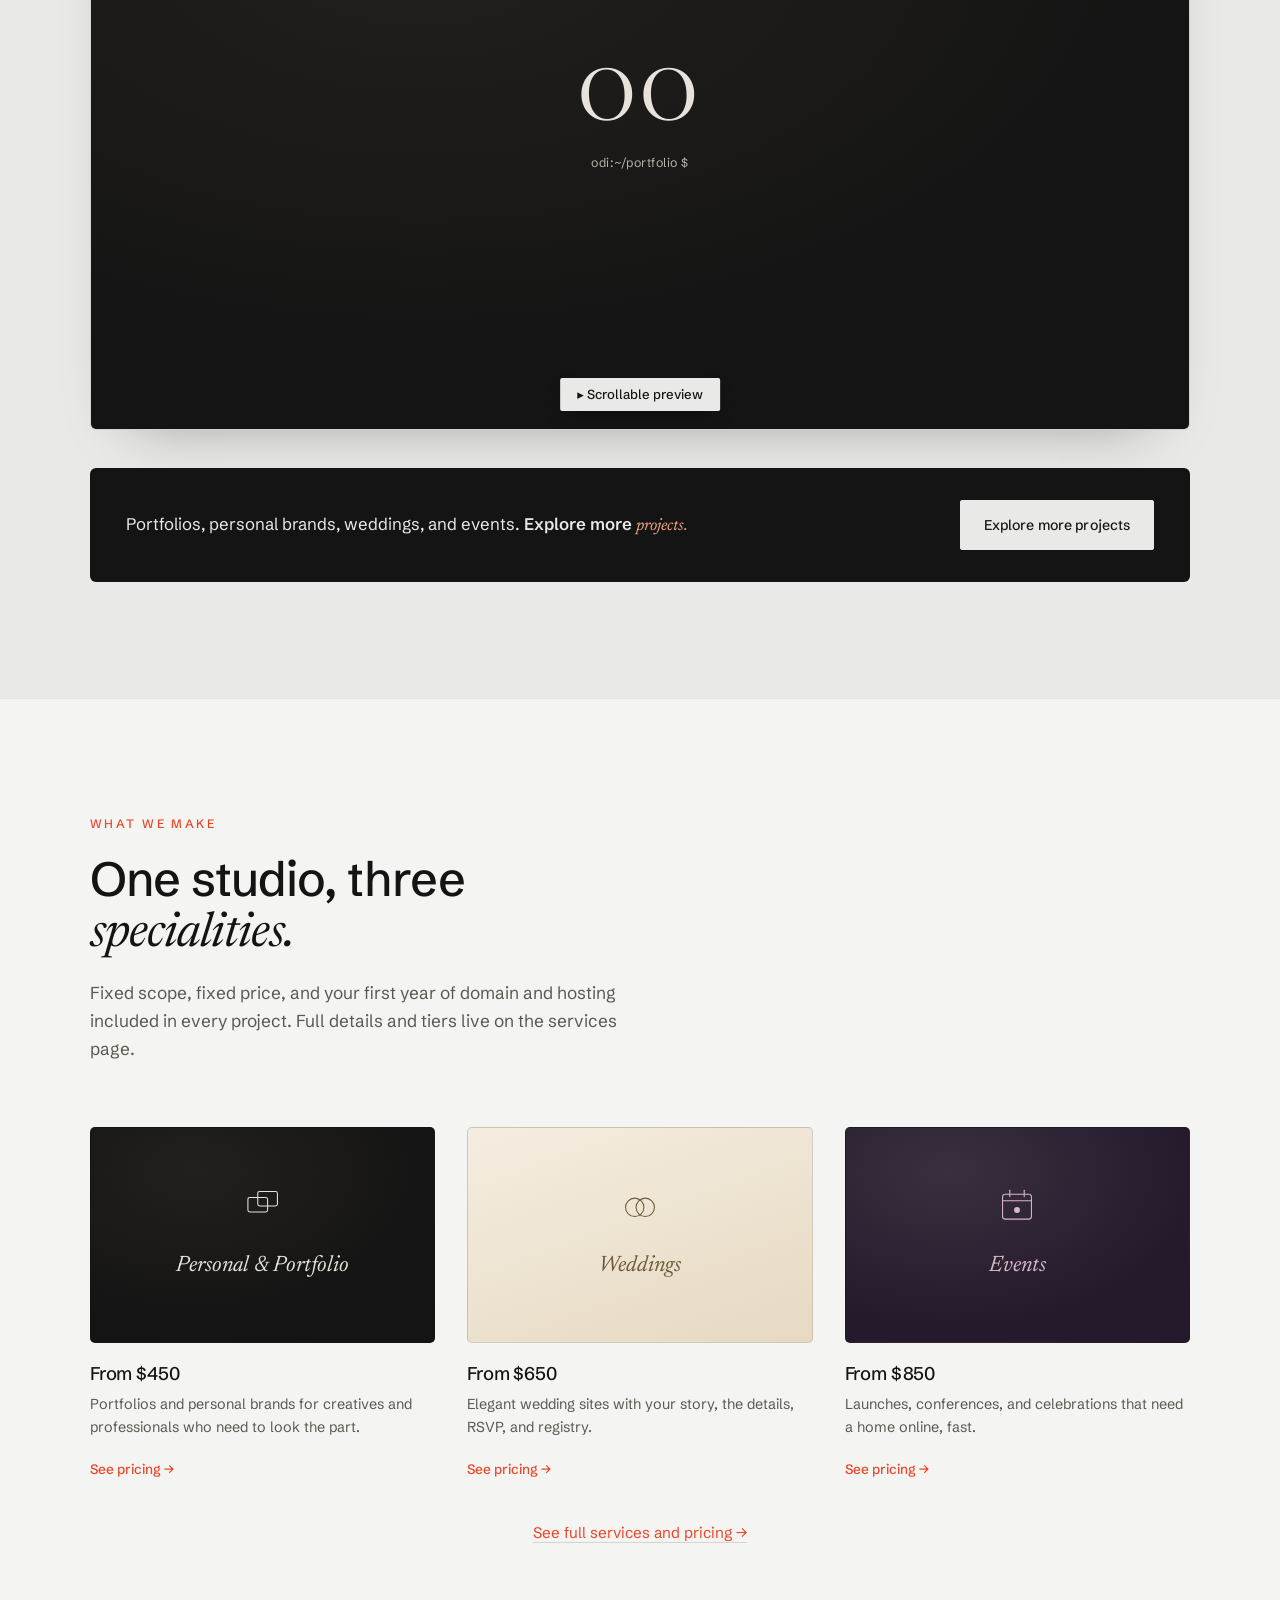
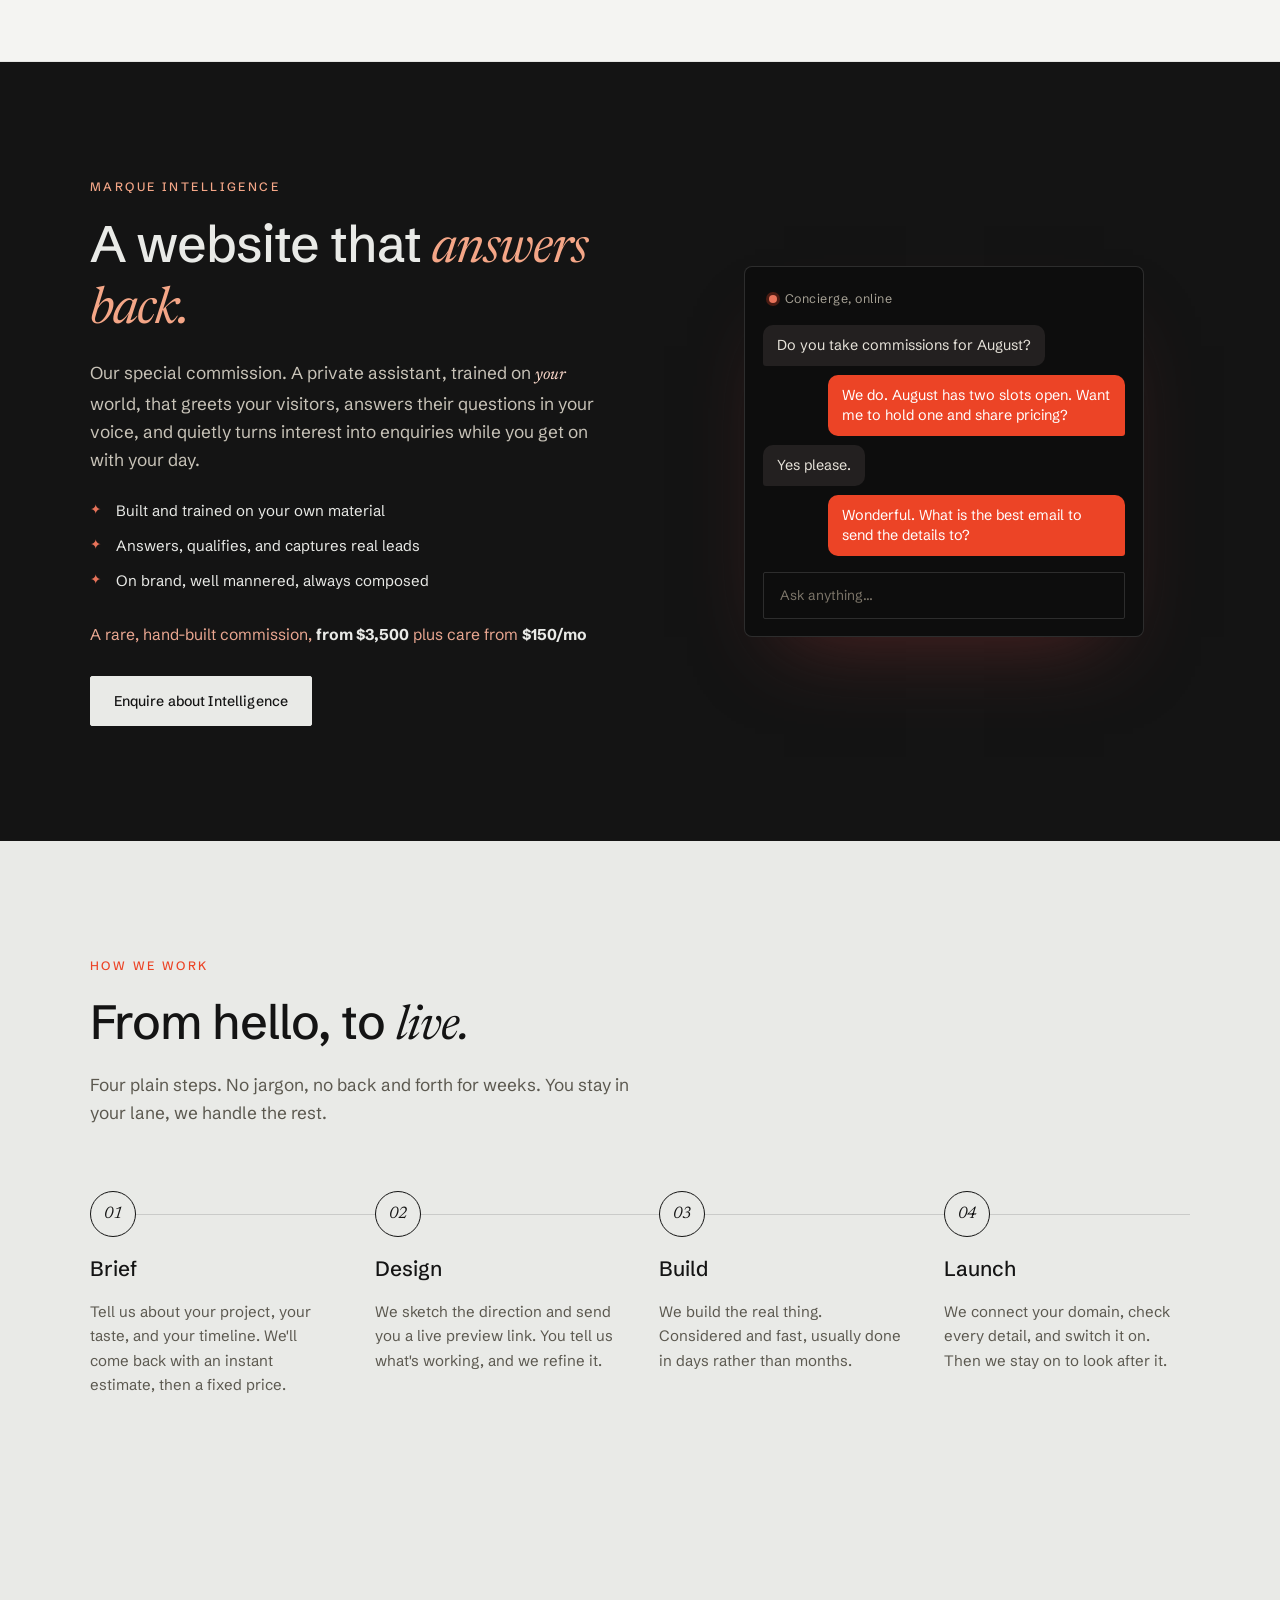
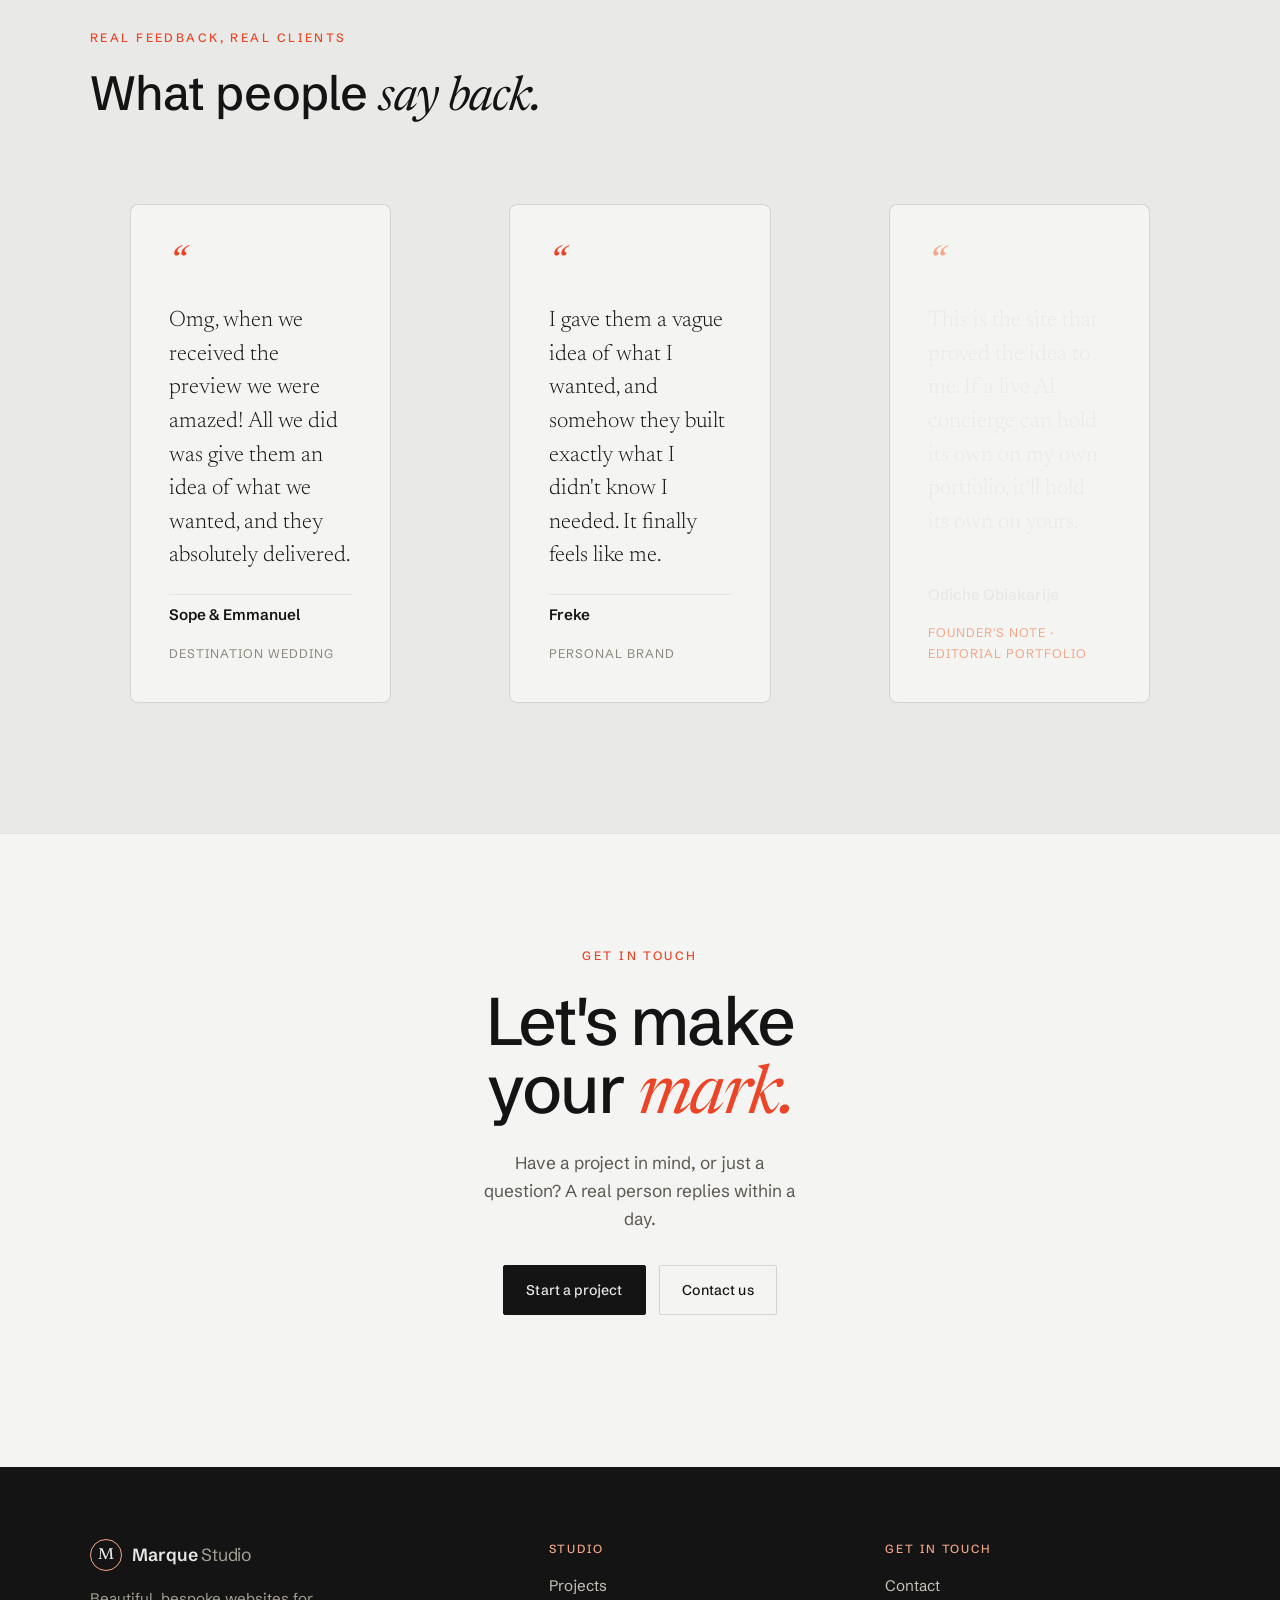
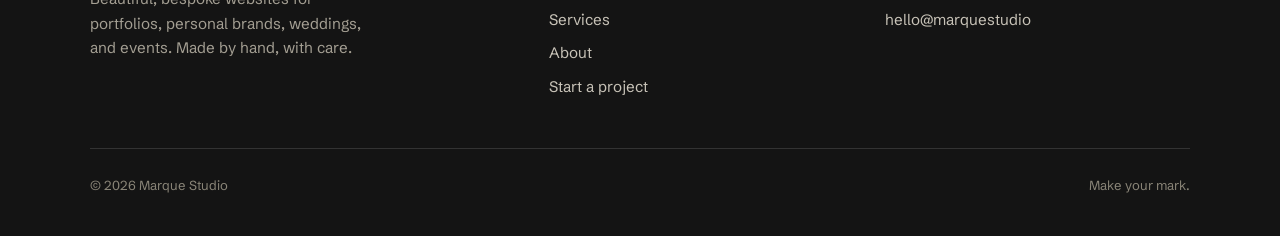
==== commit c8697a68: "Add credibility badges and move testimonials after How we work - Home credentials pills now carry sh" ====
--- a/index.html
+++ b/index.html
@@ -63,10 +63,10 @@
     <!-- ===== CREDENTIALS ===== -->
     <section class="creds">
       <div class="wrap creds__inner" data-reveal>
-        <span class="creds__pill"><b>5+ years</b> building production AI &amp; data systems</span>
-        <span class="creds__pill">Certified <b>Claude Architect</b>, Anthropic</span>
-        <span class="creds__pill"><b>100%</b> custom design, never a template</span>
-        <span class="creds__pill">Fixed price · 50% deposit · no surprises</span>
+        <span class="creds__pill"><svg class="creds__seal" width="15" height="15" viewBox="0 0 24 24" fill="none" stroke="currentColor" stroke-width="2" stroke-linecap="round" stroke-linejoin="round" aria-hidden="true"><path d="M12 2 4 5v6c0 5 3.4 9.4 8 11 4.6-1.6 8-6 8-11V5z"/><path d="m9 12 2 2 4-4"/></svg><b>5+ years</b> building production AI &amp; data systems</span>
+        <span class="creds__pill"><svg class="creds__seal" width="15" height="15" viewBox="0 0 24 24" fill="none" stroke="currentColor" stroke-width="2" stroke-linecap="round" stroke-linejoin="round" aria-hidden="true"><circle cx="12" cy="9" r="6"/><path d="m8.5 14-1.5 7 5-3 5 3-1.5-7"/></svg>Certified <b>Claude Architect</b>, Anthropic</span>
+        <span class="creds__pill"><svg class="creds__seal" width="15" height="15" viewBox="0 0 24 24" fill="none" stroke="currentColor" stroke-width="2" stroke-linecap="round" stroke-linejoin="round" aria-hidden="true"><path d="M12 3 4 7v5c0 5 3.5 8.5 8 10 4.5-1.5 8-5 8-10V7z"/></svg><b>100%</b> custom design, never a template</span>
+        <span class="creds__pill"><svg class="creds__seal" width="15" height="15" viewBox="0 0 24 24" fill="none" stroke="currentColor" stroke-width="2" stroke-linecap="round" stroke-linejoin="round" aria-hidden="true"><rect x="3" y="6" width="18" height="13" rx="2"/><path d="M3 10h18"/></svg>Fixed price · 50% deposit · no surprises</span>
       </div>
     </section>
 
@@ -144,6 +144,57 @@
           </a>
         </div>
         <p class="plans__note" data-reveal><a href="services.html" class="ilink">See full services and pricing →</a></p>
+      </div>
+    </section>
+
+    <!-- ===== INTELLIGENCE ===== -->
+    <section class="intel" id="intelligence">
+      <div class="wrap intel__inner">
+        <div class="intel__copy" data-reveal>
+          <p class="label label--light">Marque Intelligence</p>
+          <h2 class="intel__title">A website that <span class="serif">answers back.</span></h2>
+          <p class="intel__lede">
+            Our special commission. A private assistant, trained on <em>your</em> world, that
+            greets your visitors, answers their questions in your voice, and quietly turns
+            interest into enquiries while you get on with your day.
+          </p>
+          <ul class="intel__list">
+            <li>Built and trained on your own material</li>
+            <li>Answers, qualifies, and captures real leads</li>
+            <li>On brand, well mannered, always composed</li>
+          </ul>
+          <p class="intel__price">A rare, hand-built commission, <b>from $3,500</b> plus care from <b>$150/mo</b></p>
+          <a href="contact.html" class="btn btn--light">Enquire about Intelligence</a>
+        </div>
+        <div class="intel__demo" data-reveal aria-hidden="true">
+          <div class="chat">
+            <div class="chat__head"><span class="chat__dot"></span> Concierge, online</div>
+            <div class="chat__body">
+              <div class="bubble bubble--in">Do you take commissions for August?</div>
+              <div class="bubble bubble--out">We do. August has two slots open. Want me to hold one and share pricing?</div>
+              <div class="bubble bubble--in">Yes please.</div>
+              <div class="bubble bubble--out">Wonderful. What is the best email to send the details to?</div>
+            </div>
+            <div class="chat__bar"><span>Ask anything…</span></div>
+          </div>
+        </div>
+      </div>
+    </section>
+
+    <!-- ===== HOW WE WORK ===== -->
+    <section class="section" id="process">
+      <div class="wrap">
+        <div class="section__head" data-reveal>
+          <p class="label">How we work</p>
+          <h2 class="section__title">From hello, to <span class="serif">live.</span></h2>
+          <p class="section__sub">Four plain steps. No jargon, no back and forth for weeks. You stay in your lane, we handle the rest.</p>
+        </div>
+        <ol class="timeline">
+          <li data-reveal><span class="timeline__no">01</span><h3>Brief</h3><p>Tell us about your project, your taste, and your timeline. We'll come back with an instant estimate, then a fixed price.</p></li>
+          <li data-reveal><span class="timeline__no">02</span><h3>Design</h3><p>We sketch the direction and send you a live preview link. You tell us what's working, and we refine it.</p></li>
+          <li data-reveal><span class="timeline__no">03</span><h3>Build</h3><p>We build the real thing. Considered and fast, usually done in days rather than months.</p></li>
+          <li data-reveal><span class="timeline__no">04</span><h3>Launch</h3><p>We connect your domain, check every detail, and switch it on. Then we stay on to look after it.</p></li>
+        </ol>
       </div>
     </section>
 
@@ -183,57 +234,6 @@
       </div>
     </section>
 
-    <!-- ===== INTELLIGENCE ===== -->
-    <section class="intel" id="intelligence">
-      <div class="wrap intel__inner">
-        <div class="intel__copy" data-reveal>
-          <p class="label label--light">Marque Intelligence</p>
-          <h2 class="intel__title">A website that <span class="serif">answers back.</span></h2>
-          <p class="intel__lede">
-            Our special commission. A private assistant, trained on <em>your</em> world, that
-            greets your visitors, answers their questions in your voice, and quietly turns
-            interest into enquiries while you get on with your day.
-          </p>
-          <ul class="intel__list">
-            <li>Built and trained on your own material</li>
-            <li>Answers, qualifies, and captures real leads</li>
-            <li>On brand, well mannered, always composed</li>
-          </ul>
-          <p class="intel__price">A rare, hand-built commission, <b>from $3,500</b> plus care from <b>$150/mo</b></p>
-          <a href="contact.html" class="btn btn--light">Enquire about Intelligence</a>
-        </div>
-        <div class="intel__demo" data-reveal aria-hidden="true">
-          <div class="chat">
-            <div class="chat__head"><span class="chat__dot"></span> Concierge, online</div>
-            <div class="chat__body">
-              <div class="bubble bubble--in">Do you take commissions for August?</div>
-              <div class="bubble bubble--out">We do. August has two slots open. Want me to hold one and share pricing?</div>
-              <div class="bubble bubble--in">Yes please.</div>
-              <div class="bubble bubble--out">Wonderful. What is the best email to send the details to?</div>
-            </div>
-            <div class="chat__bar"><span>Ask anything…</span></div>
-          </div>
-        </div>
-      </div>
-    </section>
-
-    <!-- ===== HOW WE WORK ===== -->
-    <section class="section" id="process">
-      <div class="wrap">
-        <div class="section__head" data-reveal>
-          <p class="label">How we work</p>
-          <h2 class="section__title">From hello, to <span class="serif">live.</span></h2>
-          <p class="section__sub">Four plain steps. No jargon, no back and forth for weeks. You stay in your lane, we handle the rest.</p>
-        </div>
-        <ol class="timeline">
-          <li data-reveal><span class="timeline__no">01</span><h3>Brief</h3><p>Tell us about your project, your taste, and your timeline. We'll come back with an instant estimate, then a fixed price.</p></li>
-          <li data-reveal><span class="timeline__no">02</span><h3>Design</h3><p>We sketch the direction and send you a live preview link. You tell us what's working, and we refine it.</p></li>
-          <li data-reveal><span class="timeline__no">03</span><h3>Build</h3><p>We build the real thing. Considered and fast, usually done in days rather than months.</p></li>
-          <li data-reveal><span class="timeline__no">04</span><h3>Launch</h3><p>We connect your domain, check every detail, and switch it on. Then we stay on to look after it.</p></li>
-        </ol>
-      </div>
-    </section>
-
     <!-- ===== CONTACT CTA ===== -->
     <section class="contact">
       <div class="wrap contact__inner" data-reveal>
--- a/styles.css
+++ b/styles.css
@@ -117,9 +117,22 @@
 .creds__inner{ display:flex; flex-wrap:wrap; gap:.65rem; justify-content:flex-start; }
 .creds__pill{
   display:inline-flex; align-items:center; gap:.5em; font-size:.82rem; color:var(--ink-2);
-  border:1px solid var(--line); border-radius:100px; padding:.55em 1.1em; background:var(--card);
+  border:1px solid var(--line); border-radius:100px; padding:.55em 1.1em .55em .85em; background:var(--card);
 }
 .creds__pill b{ color:var(--oxblood); font-weight:600; }
+.creds__seal{ flex:none; color:var(--oxblood); }
+
+/* ---------- Credentials badge grid (About / reused elsewhere) ---------- */
+.credentials{ display:grid; grid-template-columns:repeat(4,1fr); gap:clamp(1.5rem,3vw,2.5rem); }
+.credential{ border-top:1px solid var(--ink); padding-top:1.2rem; display:flex; flex-direction:column; gap:.7rem; }
+.credential__icon{ color:var(--oxblood); }
+.credential__title{ font-family:var(--sans); font-weight:600; font-size:1rem; letter-spacing:-.005em; }
+.credential__desc{ font-size:.87rem; color:var(--ink-2); margin:0; }
+
+/* ---------- Compact trust line (Services) ---------- */
+.trustline{ display:flex; flex-wrap:wrap; gap:.5rem .8rem; align-items:center; margin:1.4rem 0 0; }
+.trustline span{ display:inline-flex; align-items:center; gap:.4em; font-size:.82rem; color:var(--ink-2); }
+.trustline svg{ flex:none; color:var(--oxblood); }
 
 /* ---------- Capability strip ---------- */
 .strip{ border-block:1px solid var(--line); background:var(--card); }
@@ -403,12 +416,14 @@
   .intel__inner,.cat,.contactp,.split{ grid-template-columns:1fr; }
   .timeline{ grid-template-columns:repeat(2,1fr); row-gap:2.5rem; }
   .timeline::before{ display:none; }
+  .credentials{ grid-template-columns:repeat(2,1fr); }
   .pillars{ grid-template-columns:1fr; gap:2rem; }
   .feat{ grid-template-columns:1fr; max-width:460px; margin:0 auto; }
   .scene__side{ align-items:flex-start; text-align:left; }
 }
 @media (max-width:560px){
   .timeline,.stats,.cform__row{ grid-template-columns:1fr; }
+  .credentials{ grid-template-columns:1fr; }
   .foot__top{ grid-template-columns:1fr 1fr; }
   .case__mask{ min-width:150px; min-height:46px; font-size:.82rem; }
 }
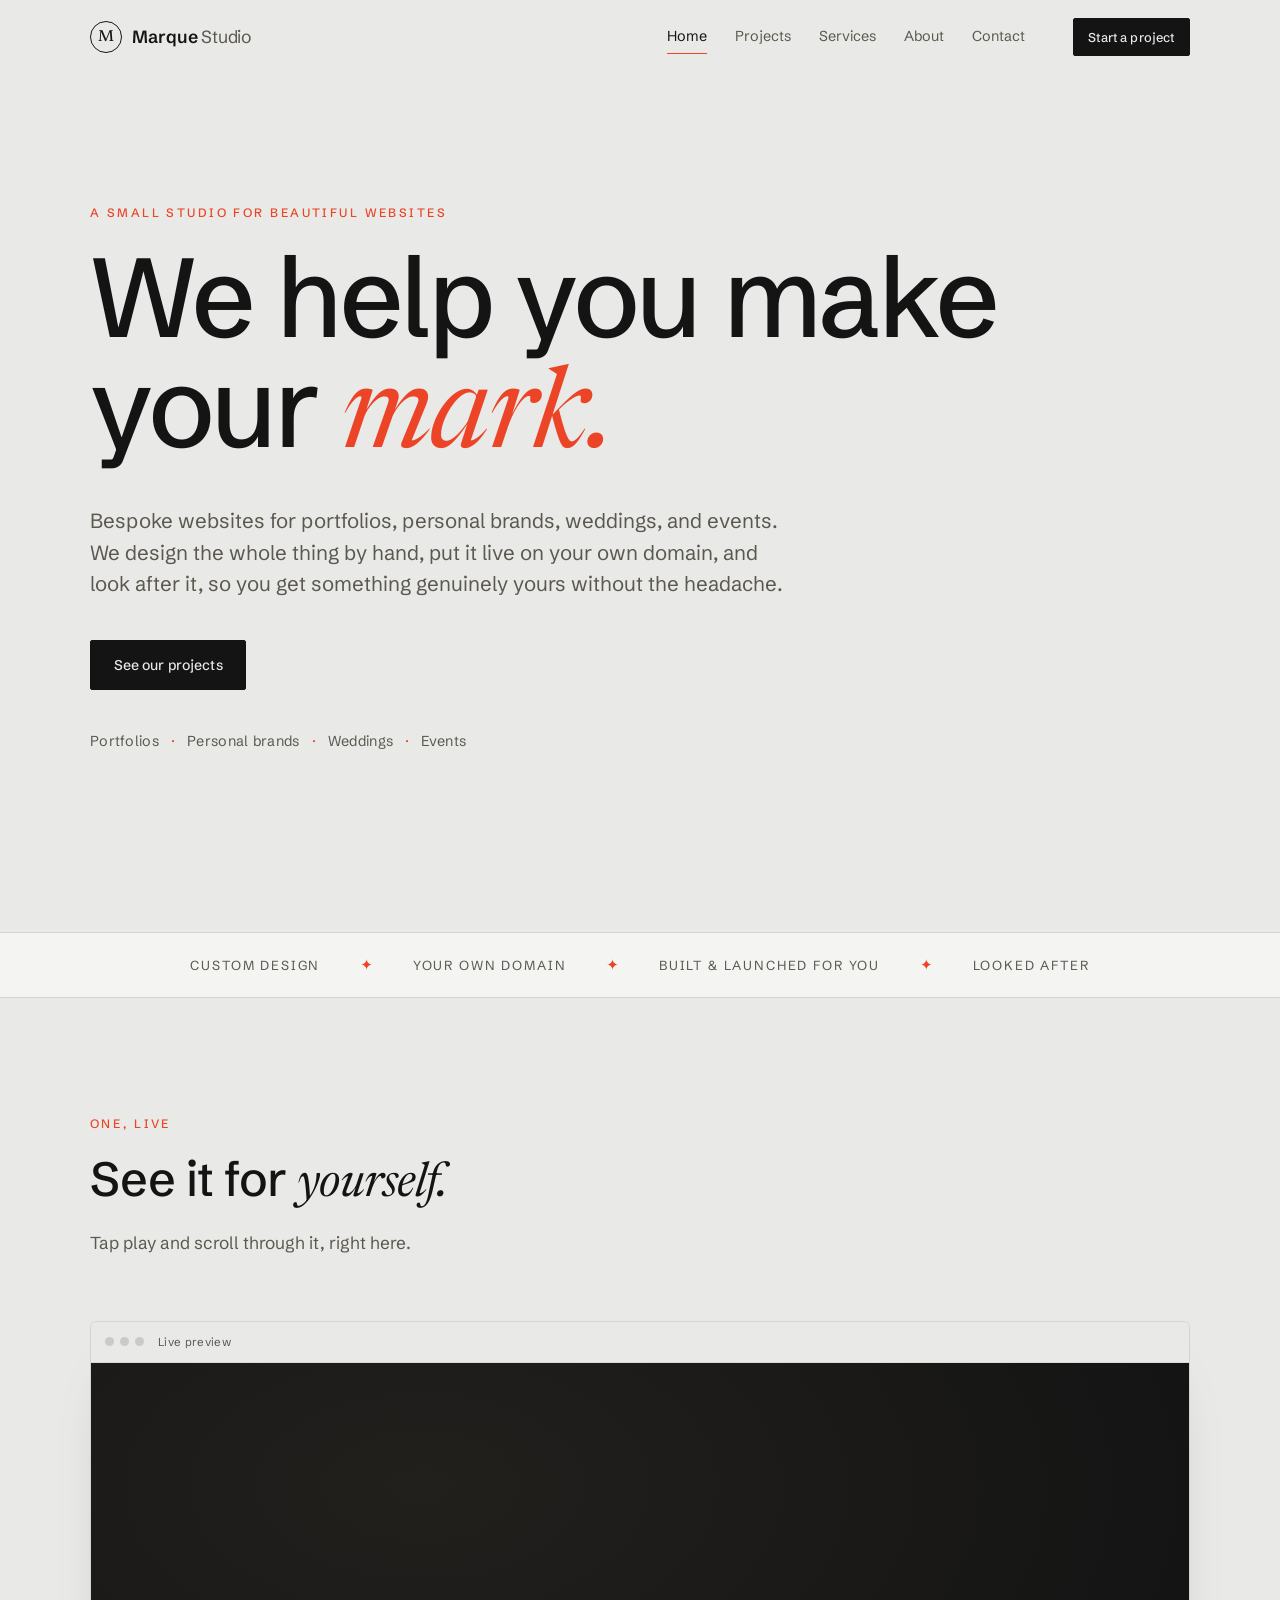
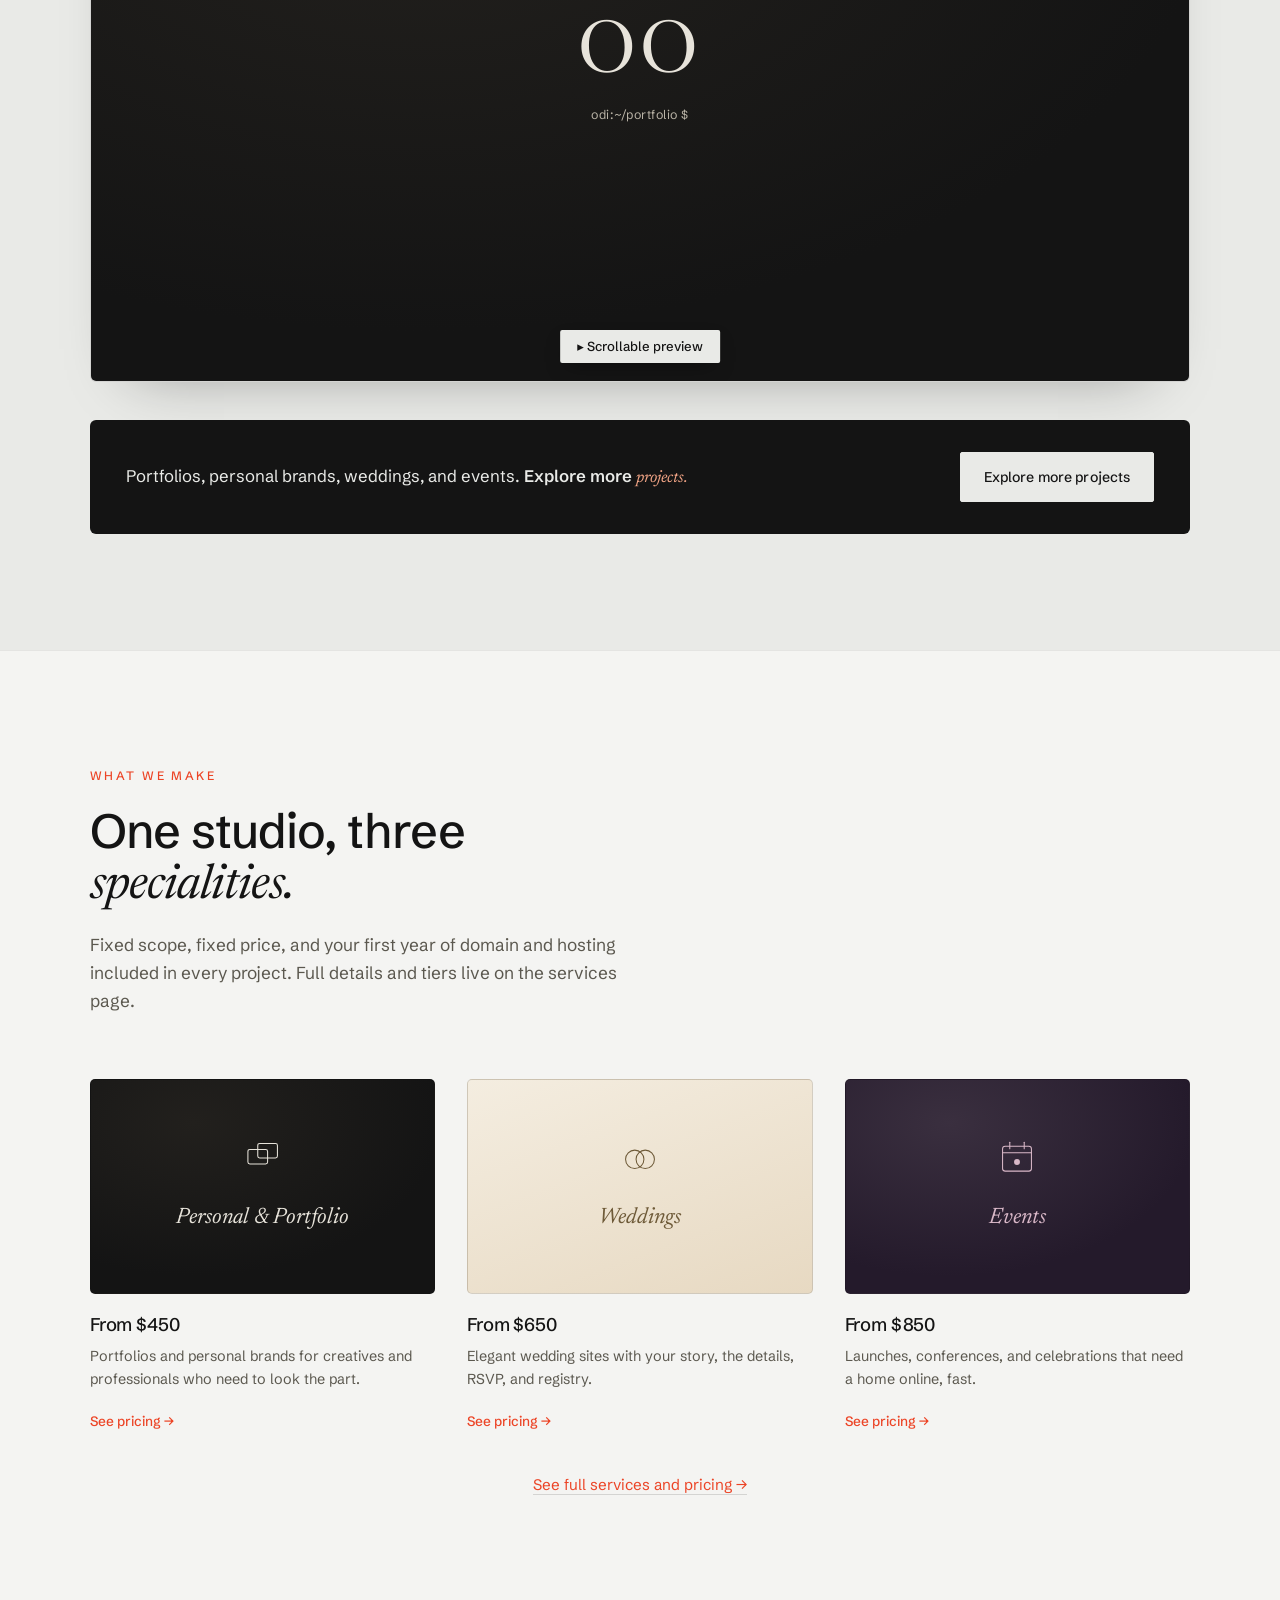
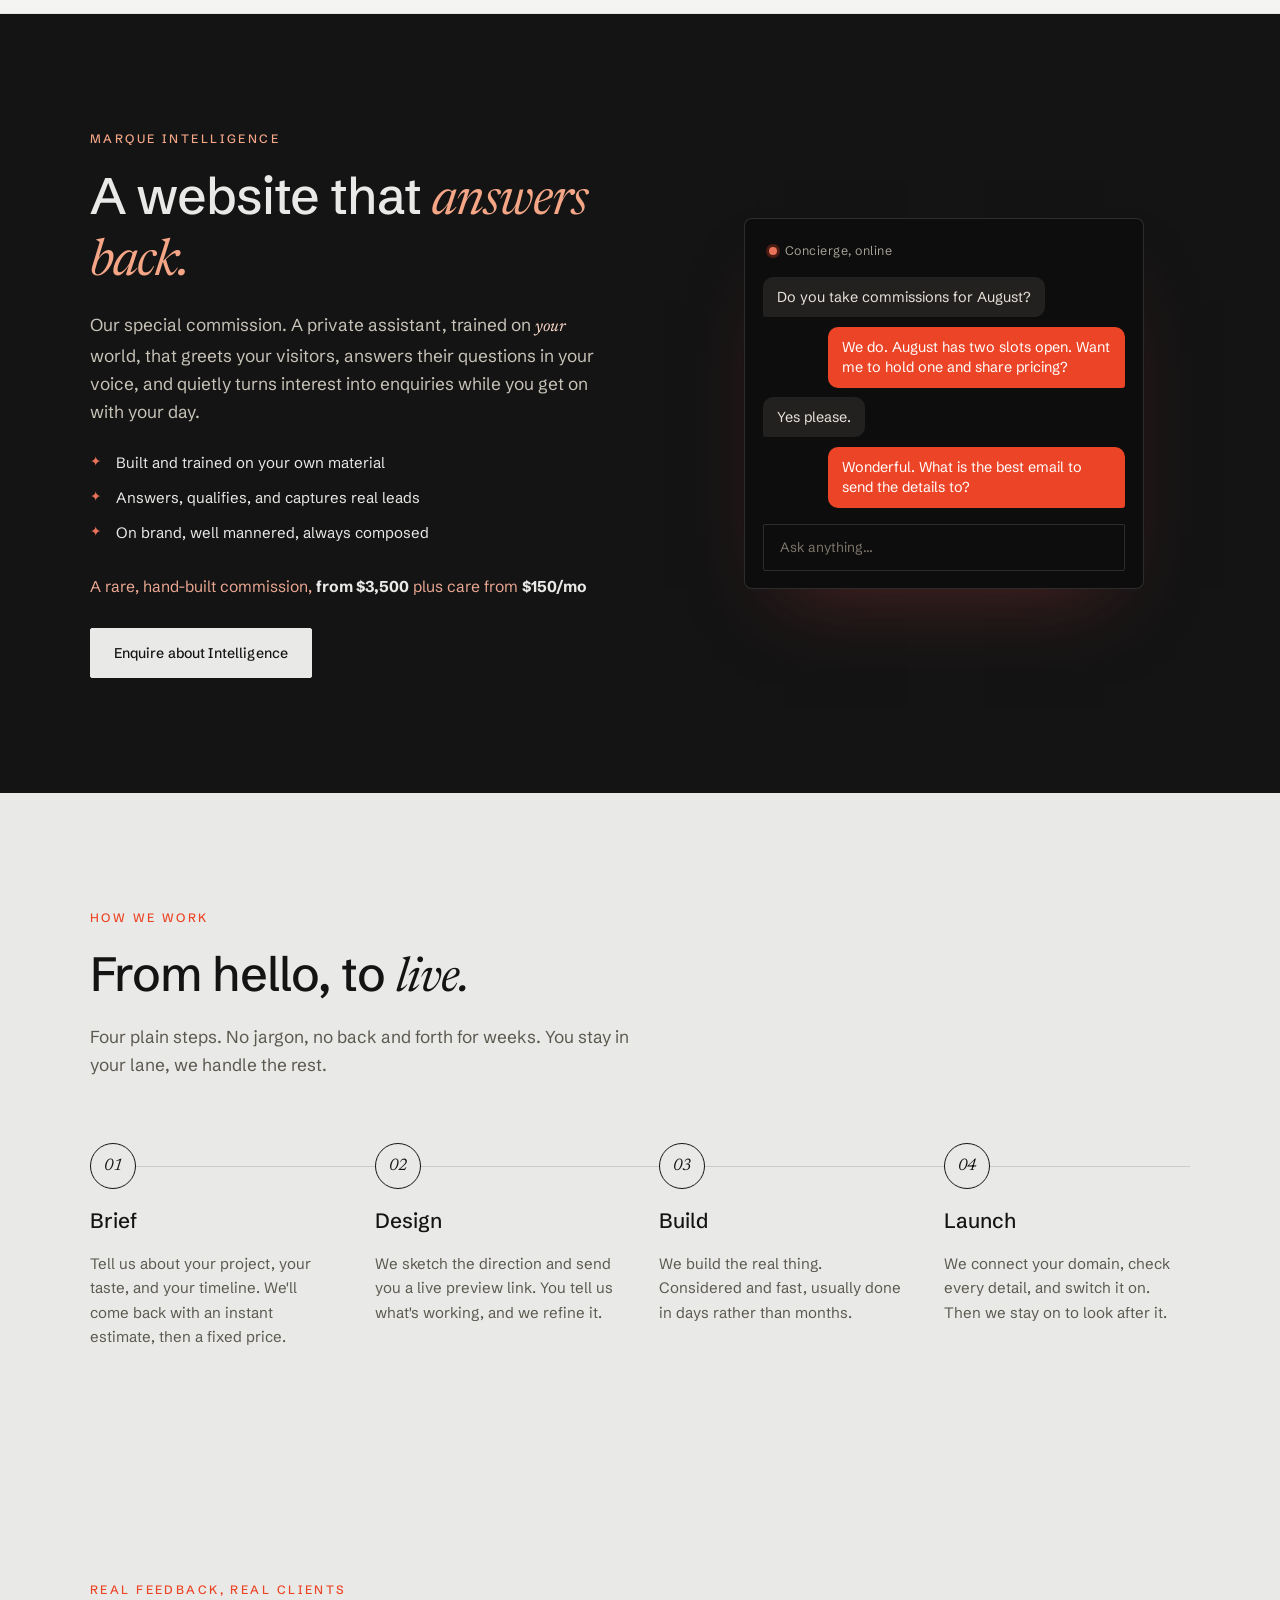
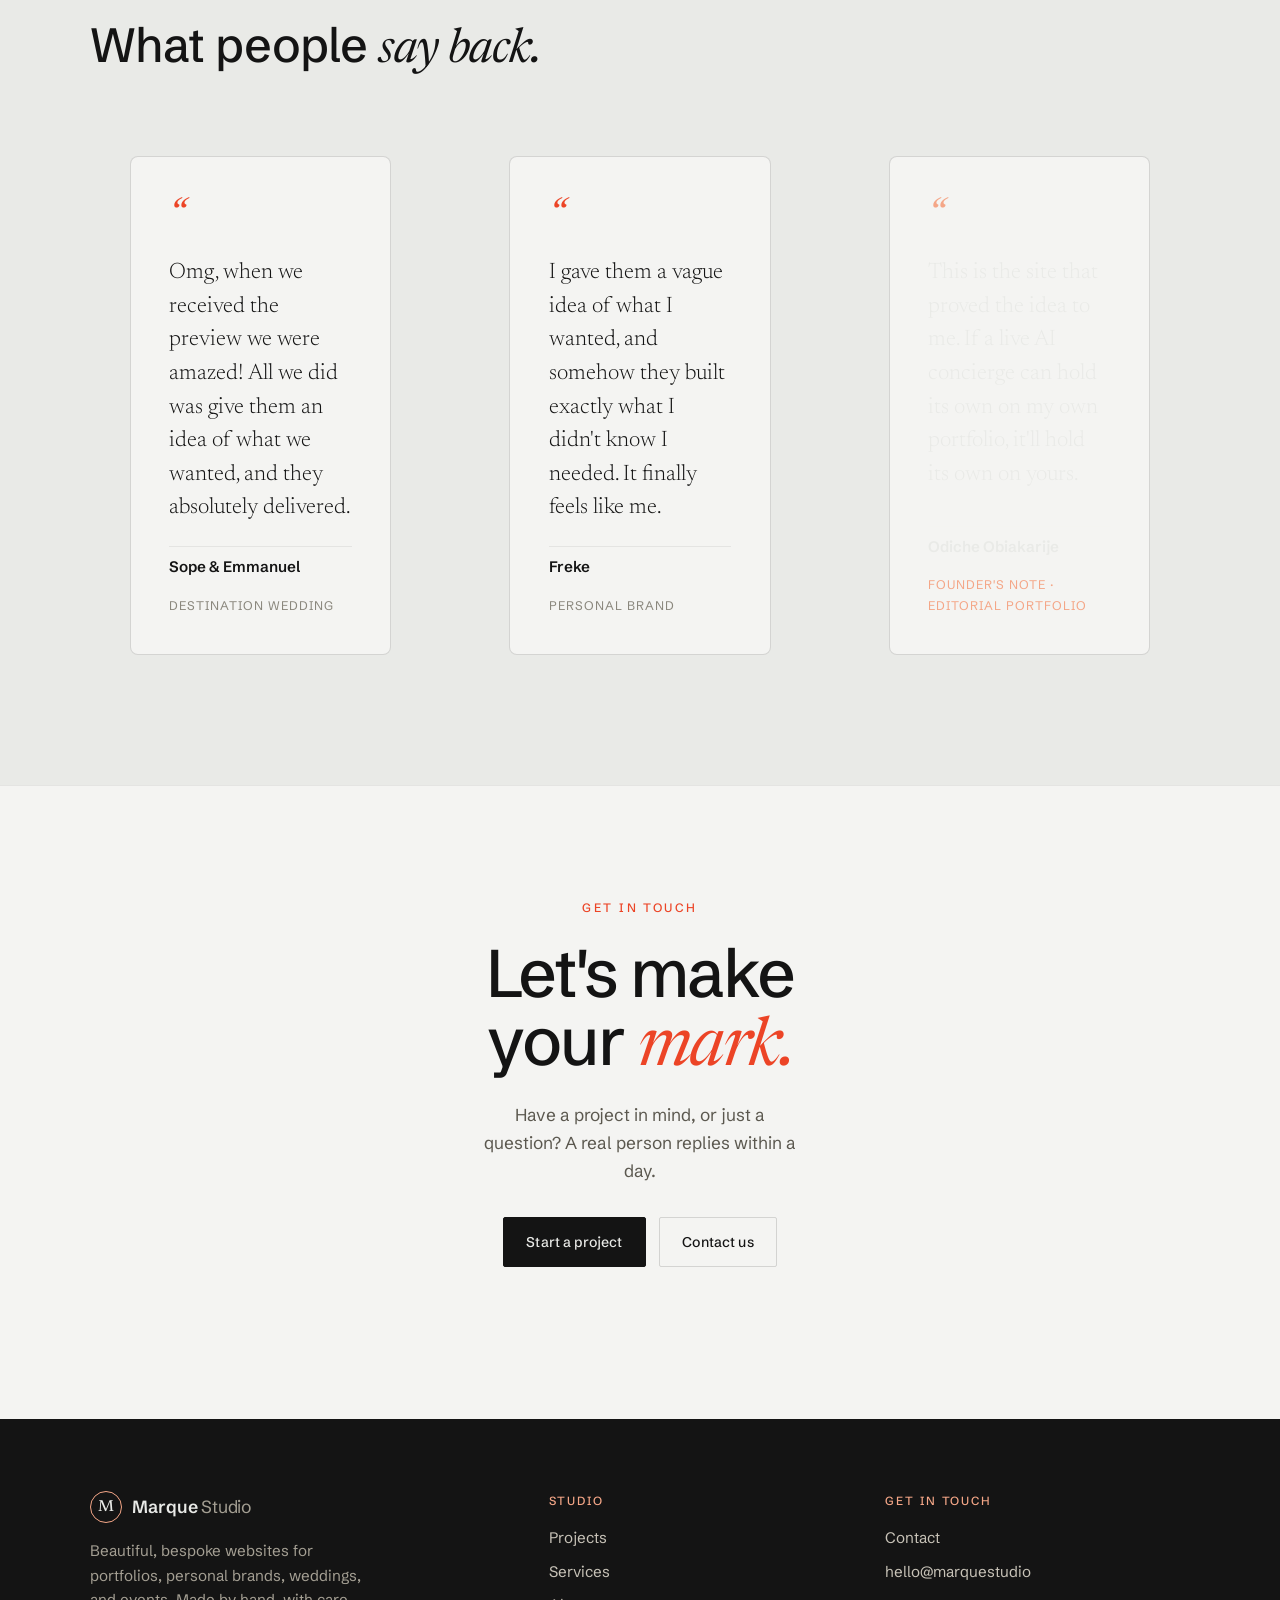
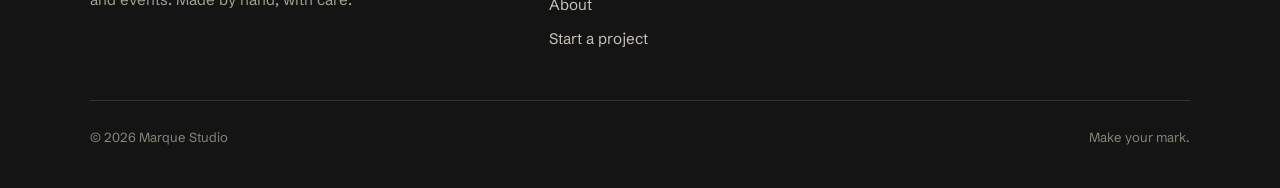
==== commit 8f2617aa: "Turn project samples into case studies, trim hero - Each project now tells a story: the brief, what " ====
--- a/index.html
+++ b/index.html
@@ -51,8 +51,7 @@
           get something genuinely yours without the headache.
         </p>
         <div class="hero__cta" data-reveal>
-          <a href="start.html" class="btn">Start a project</a>
-          <a href="projects.html" class="btn btn--ghost">See our projects</a>
+          <a href="projects.html" class="btn">See our projects</a>
         </div>
         <div class="hero__meta" data-reveal>
           <span>Portfolios</span><i>·</i><span>Personal brands</span><i>·</i><span>Weddings</span><i>·</i><span>Events</span>
@@ -63,10 +62,10 @@
     <!-- ===== CREDENTIALS ===== -->
     <section class="creds">
       <div class="wrap creds__inner" data-reveal>
-        <span class="creds__pill"><svg class="creds__seal" width="15" height="15" viewBox="0 0 24 24" fill="none" stroke="currentColor" stroke-width="2" stroke-linecap="round" stroke-linejoin="round" aria-hidden="true"><path d="M12 2 4 5v6c0 5 3.4 9.4 8 11 4.6-1.6 8-6 8-11V5z"/><path d="m9 12 2 2 4-4"/></svg><b>5+ years</b> building production AI &amp; data systems</span>
-        <span class="creds__pill"><svg class="creds__seal" width="15" height="15" viewBox="0 0 24 24" fill="none" stroke="currentColor" stroke-width="2" stroke-linecap="round" stroke-linejoin="round" aria-hidden="true"><circle cx="12" cy="9" r="6"/><path d="m8.5 14-1.5 7 5-3 5 3-1.5-7"/></svg>Certified <b>Claude Architect</b>, Anthropic</span>
-        <span class="creds__pill"><svg class="creds__seal" width="15" height="15" viewBox="0 0 24 24" fill="none" stroke="currentColor" stroke-width="2" stroke-linecap="round" stroke-linejoin="round" aria-hidden="true"><path d="M12 3 4 7v5c0 5 3.5 8.5 8 10 4.5-1.5 8-5 8-10V7z"/></svg><b>100%</b> custom design, never a template</span>
-        <span class="creds__pill"><svg class="creds__seal" width="15" height="15" viewBox="0 0 24 24" fill="none" stroke="currentColor" stroke-width="2" stroke-linecap="round" stroke-linejoin="round" aria-hidden="true"><rect x="3" y="6" width="18" height="13" rx="2"/><path d="M3 10h18"/></svg>Fixed price · 50% deposit · no surprises</span>
+        <span class="creds__pill"><svg class="creds__seal" width="15" height="15" viewBox="0 0 24 24" fill="none" stroke="currentColor" stroke-width="2" stroke-linecap="round" stroke-linejoin="round" aria-hidden="true"><circle cx="12" cy="9" r="6"/><path d="m8.5 14-1.5 7 5-3 5 3-1.5-7"/></svg>Certified <b>Claude Architect</b></span>
+        <span class="creds__pill"><svg class="creds__seal" width="15" height="15" viewBox="0 0 24 24" fill="none" stroke="currentColor" stroke-width="2" stroke-linecap="round" stroke-linejoin="round" aria-hidden="true"><path d="M12 2 4 5v6c0 5 3.4 9.4 8 11 4.6-1.6 8-6 8-11V5z"/><path d="m9 12 2 2 4-4"/></svg><b>5+ years</b> in production</span>
+        <span class="creds__pill"><svg class="creds__seal" width="15" height="15" viewBox="0 0 24 24" fill="none" stroke="currentColor" stroke-width="2" stroke-linecap="round" stroke-linejoin="round" aria-hidden="true"><path d="M12 3 4 7v5c0 5 3.5 8.5 8 10 4.5-1.5 8-5 8-10V7z"/></svg><b>100%</b> custom</span>
+        <span class="creds__pill"><svg class="creds__seal" width="15" height="15" viewBox="0 0 24 24" fill="none" stroke="currentColor" stroke-width="2" stroke-linecap="round" stroke-linejoin="round" aria-hidden="true"><rect x="3" y="6" width="18" height="13" rx="2"/><path d="M3 10h18"/></svg>Fixed price</span>
       </div>
     </section>
 
--- a/styles.css
+++ b/styles.css
@@ -171,6 +171,27 @@
 .scene__caption p{ margin:0; color:var(--ink-2); max-width:46ch; }
 .scene__side{ display:flex; flex-direction:column; align-items:flex-end; gap:.55rem; text-align:right; flex:none; }
 .scene__side .tag{ white-space:nowrap; }
+
+/* ---------- Case study storytelling ---------- */
+.case-study{ display:grid; grid-template-columns:1.15fr .85fr; gap:clamp(1.75rem,4vw,3.5rem); margin-top:1.75rem; padding-top:1.75rem; border-top:1px solid var(--line); }
+.case-study__story{ display:flex; flex-direction:column; gap:1.35rem; }
+.beat__label{
+  display:block; font-size:.72rem; letter-spacing:.18em; text-transform:uppercase;
+  font-weight:500; color:var(--oxblood); margin:0 0 .4rem;
+}
+.beat p{ margin:0; color:var(--ink-2); font-size:.97rem; max-width:52ch; }
+.case-study__aside{ display:flex; flex-direction:column; gap:1.25rem; }
+.spec{ display:flex; flex-direction:column; gap:.75rem; }
+.spec__row{ display:flex; justify-content:space-between; gap:1rem; padding-bottom:.7rem; border-bottom:1px solid var(--line-2); font-size:.87rem; }
+.spec__row:last-child{ border-bottom:0; padding-bottom:0; }
+.spec__key{ color:var(--ink-3); letter-spacing:.04em; text-transform:uppercase; font-size:.72rem; padding-top:.15rem; }
+.spec__val{ color:var(--ink); text-align:right; font-weight:500; }
+.feature-list{ list-style:none; margin:0; padding:0; display:flex; flex-wrap:wrap; gap:.4rem; }
+.feature-list li{ font-size:.78rem; color:var(--ink-2); border:1px solid var(--line); border-radius:2px; padding:.32em .7em; background:var(--card); }
+
+@media (max-width:920px){
+  .case-study{ grid-template-columns:1fr; gap:1.75rem; }
+}
 
 /* (scene colour backdrops removed: previews now fill the full card width) */
 
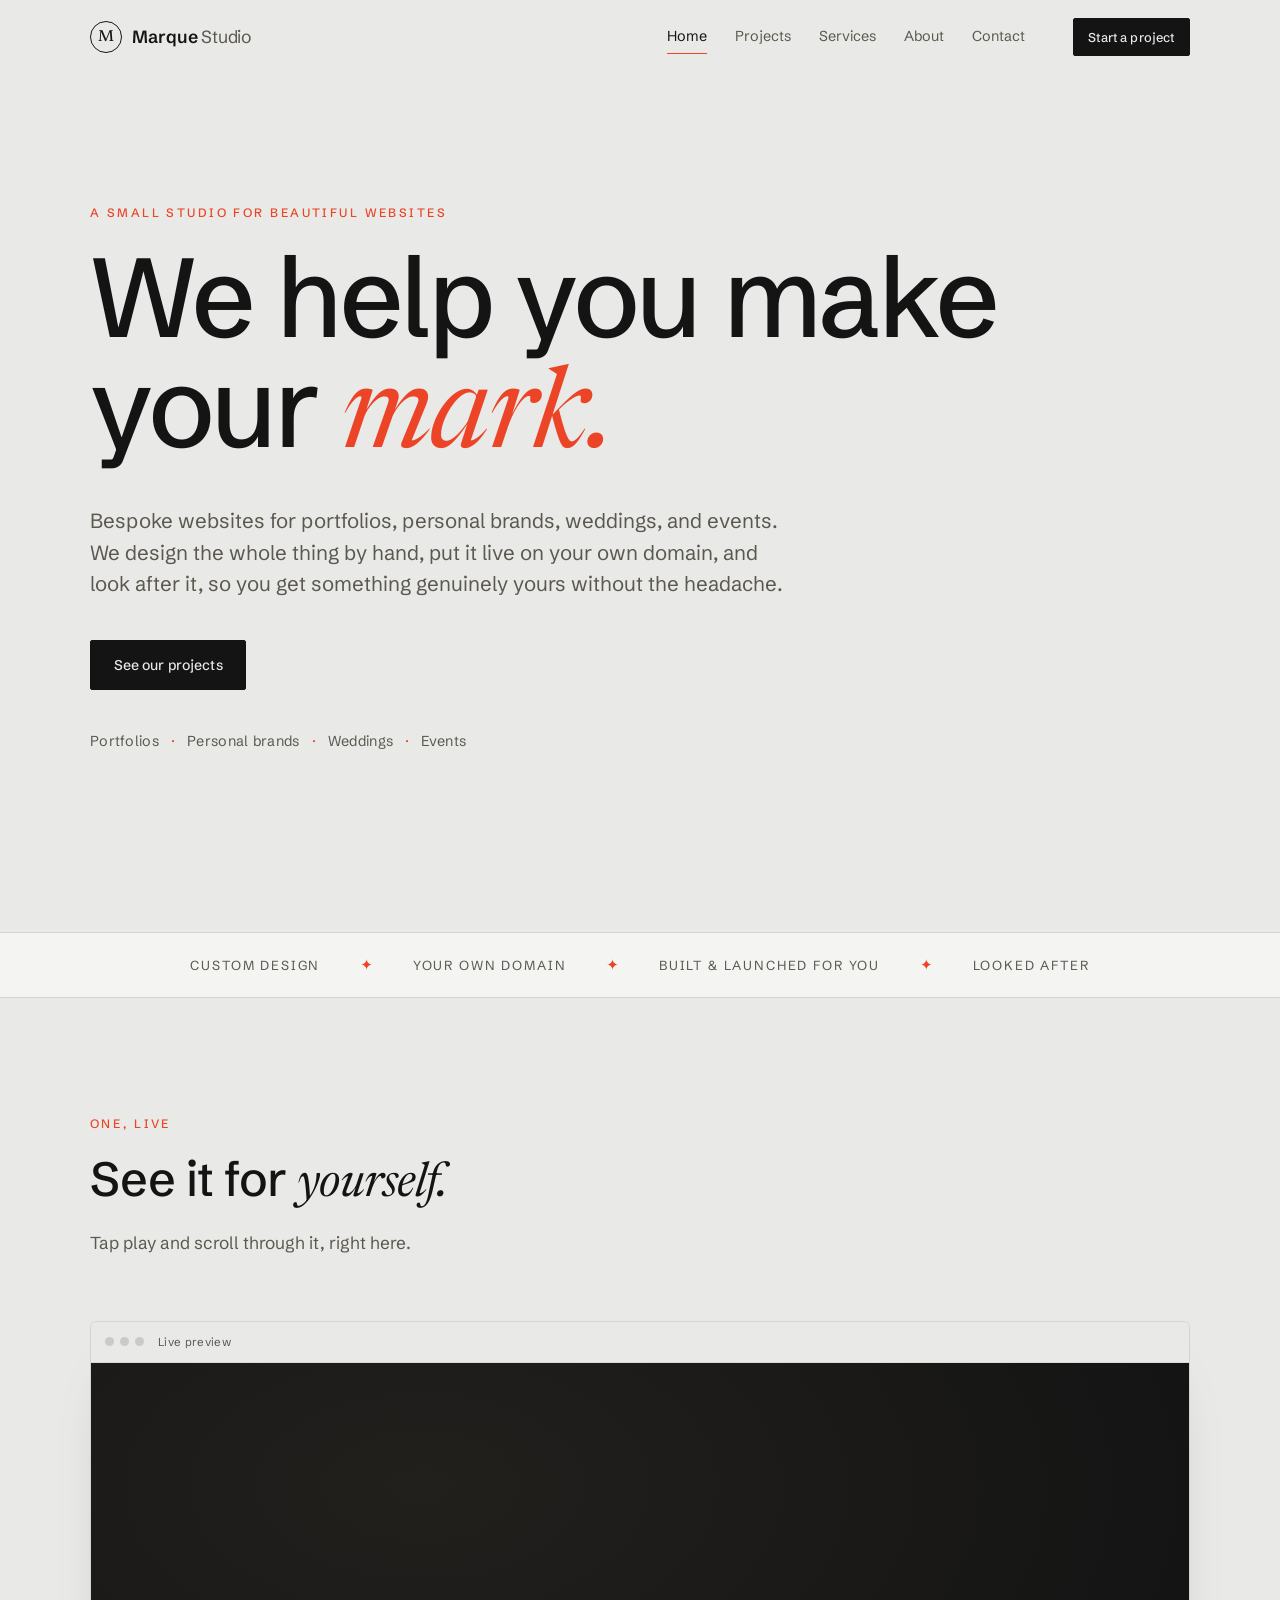
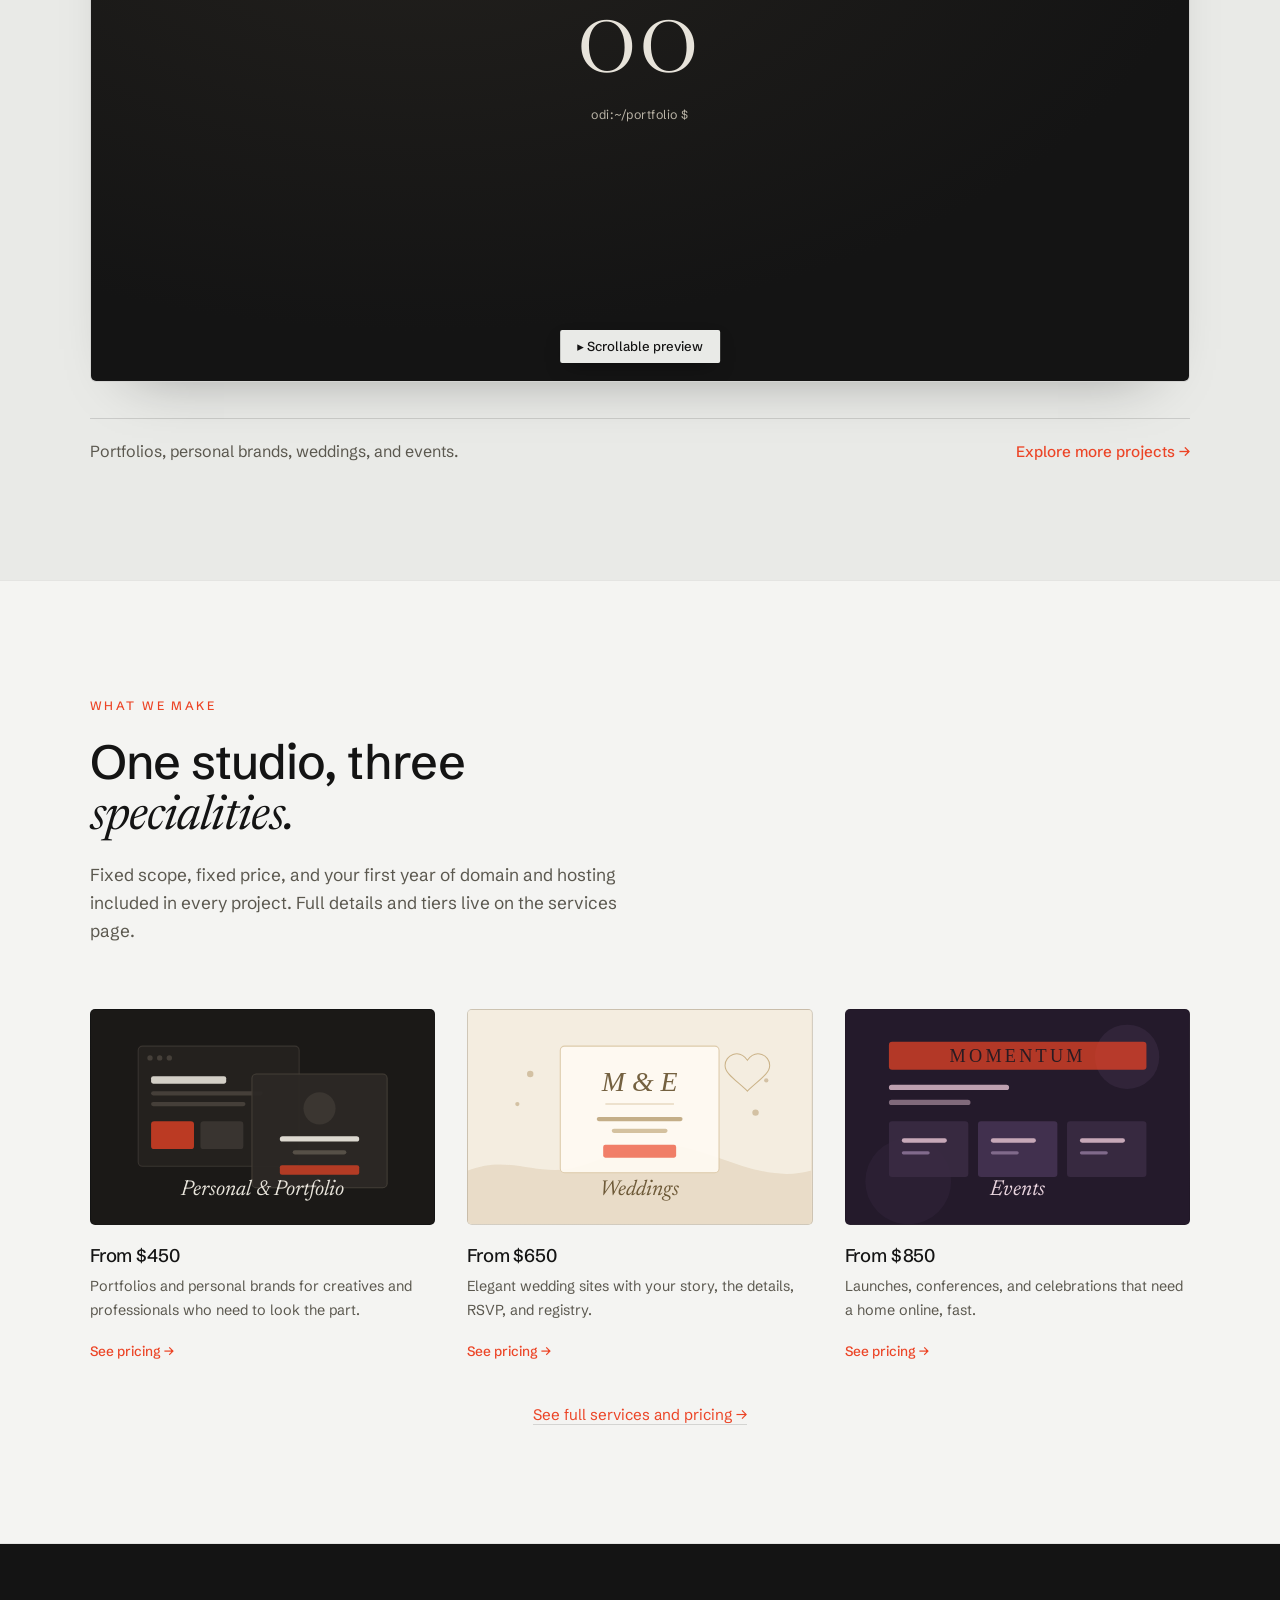
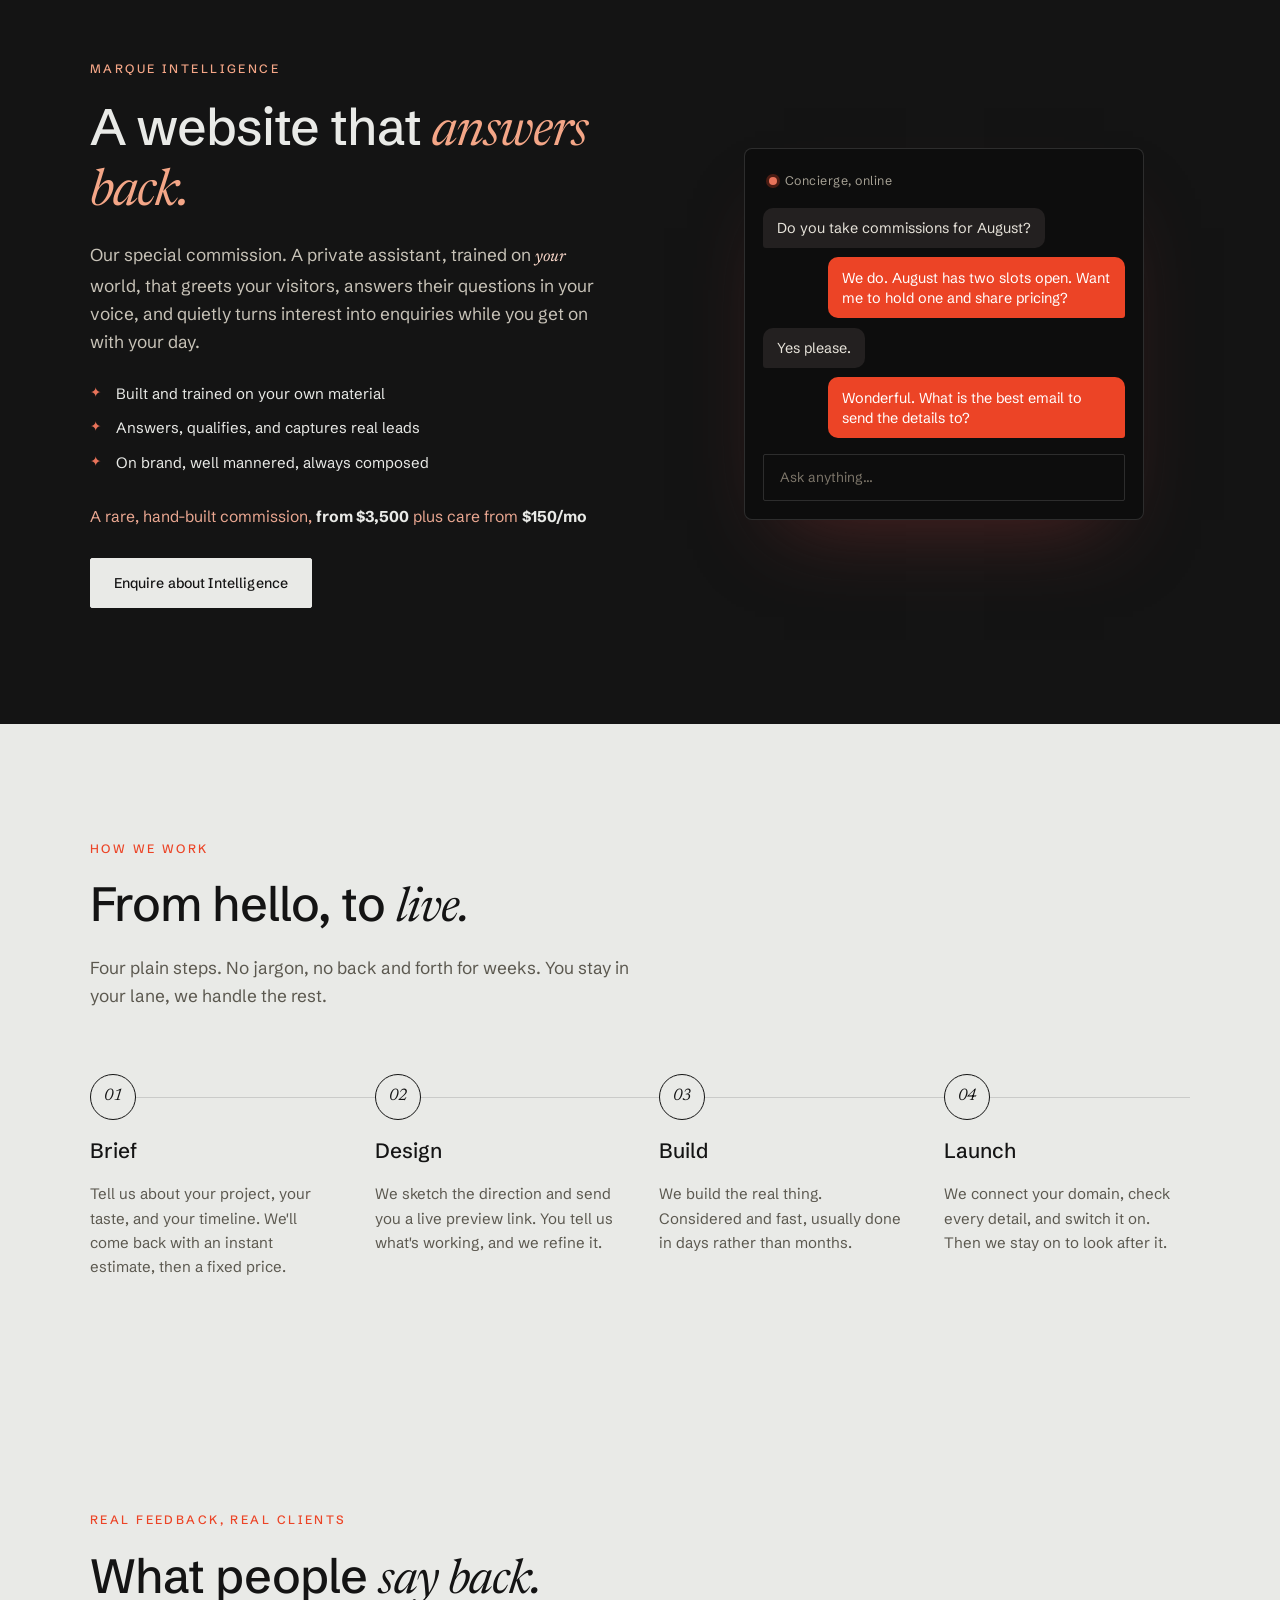
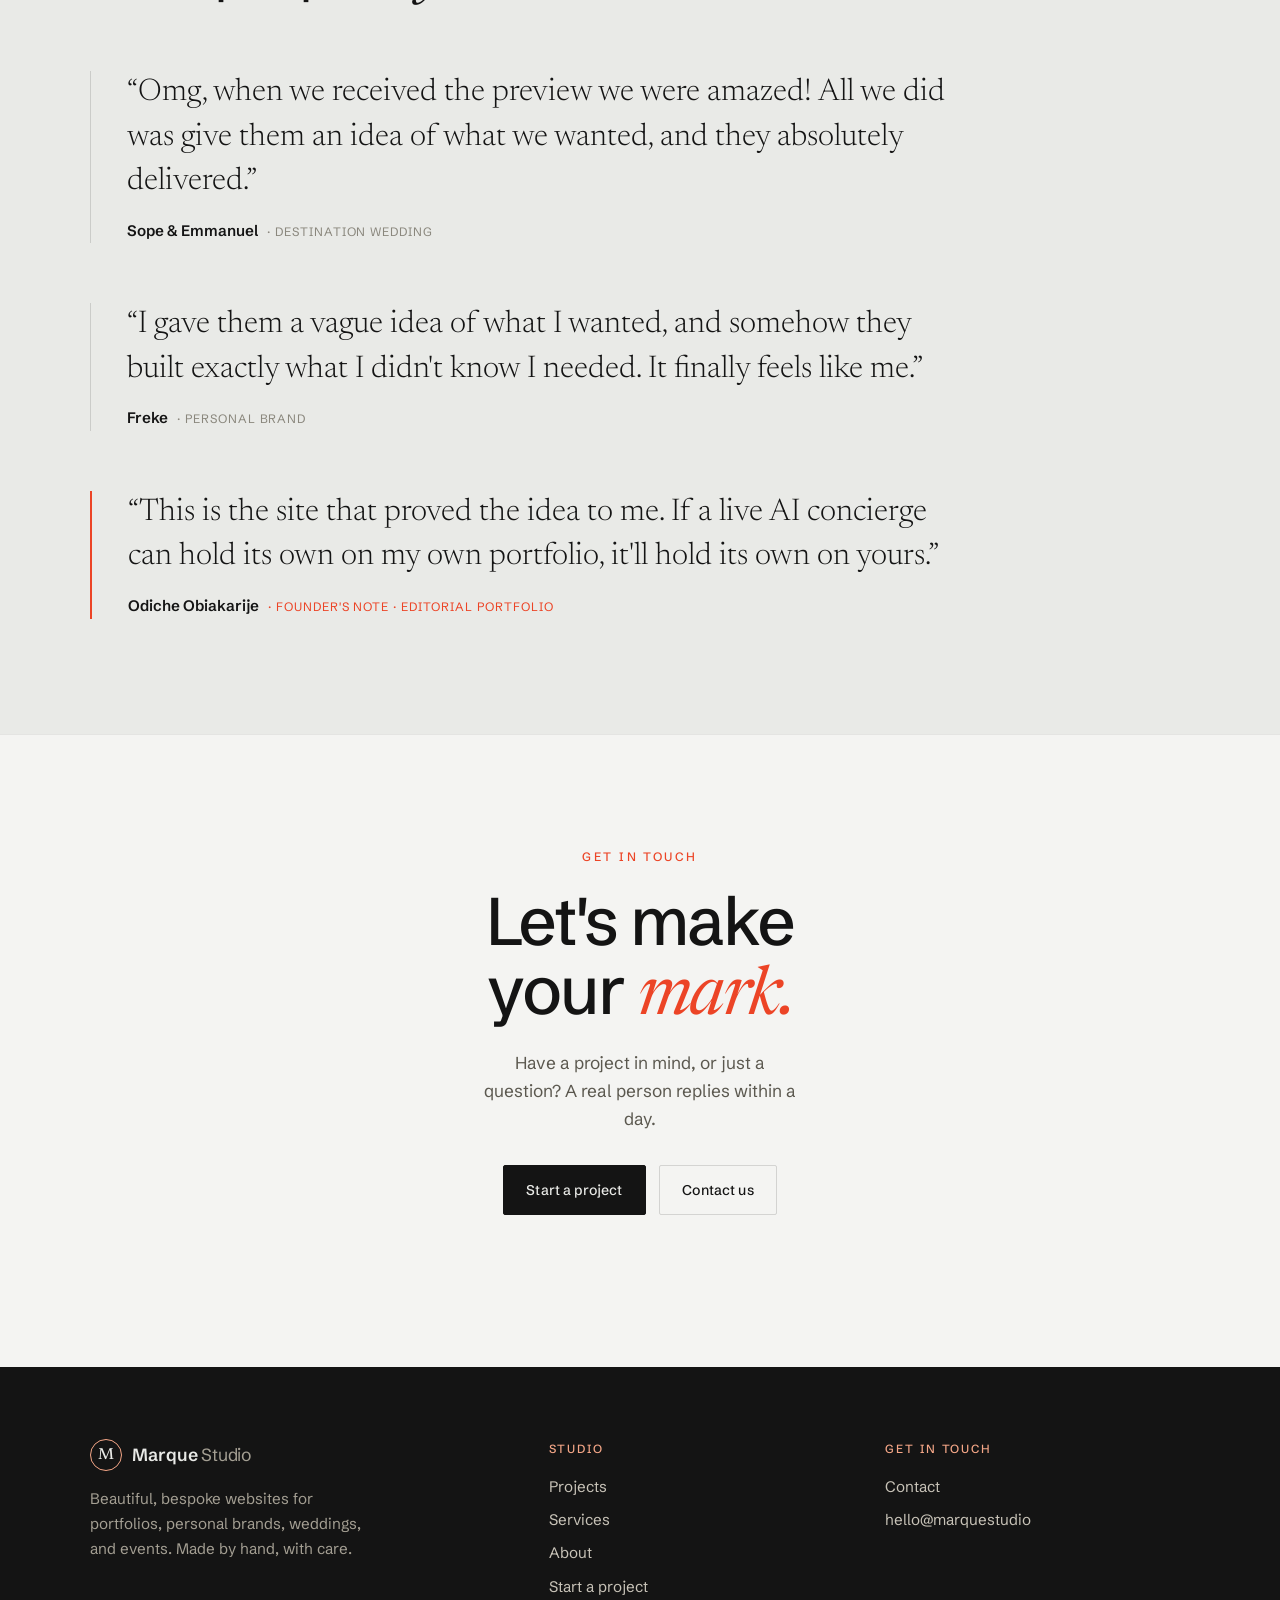
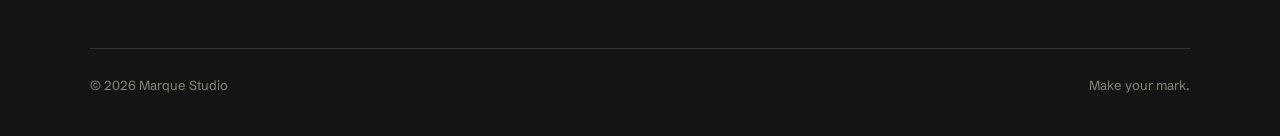
==== commit 4a665438: "Lighten CTA, illustrate service cards, restyle testimonials as quotes - Replaced the heavy black "Ex" ====
--- a/index.html
+++ b/index.html
@@ -101,8 +101,8 @@
         </div>
 
         <div class="feature__cta" data-reveal>
-          <p>Portfolios, personal brands, weddings, and events. <b>Explore more <span class="serif">projects.</span></b></p>
-          <a href="projects.html" class="btn btn--light">Explore more projects</a>
+          <p>Portfolios, personal brands, weddings, and events.</p>
+          <a href="projects.html" class="feature__cta__link">Explore more projects →</a>
         </div>
       </div>
     </section>
@@ -118,25 +118,85 @@
 
         <div class="feat">
           <a class="mini" href="services.html" data-reveal>
-            <div class="mini__cover cover--ink" style="aspect-ratio:16/10;flex-direction:column;gap:.6rem">
-              <svg class="mini__icon" width="42" height="42" viewBox="0 0 64 64" fill="none" stroke="#e7e3da" stroke-width="1.6" stroke-linecap="round" stroke-linejoin="round"><rect x="9" y="19" width="30" height="22" rx="3"/><rect x="24" y="10" width="30" height="22" rx="3"/></svg>
-              <span class="serif" style="font-size:1.4rem;color:#e7e3da">Personal &amp; Portfolio</span>
+            <div class="mini__cover cover--ink" style="aspect-ratio:16/10">
+              <svg class="mini__art" viewBox="0 0 320 200" preserveAspectRatio="xMidYMid slice" aria-hidden="true">
+                <rect width="320" height="200" fill="#1b1917"/>
+                <g opacity=".9">
+                  <rect x="44" y="34" width="150" height="112" rx="4" fill="#25221f" stroke="#3d3833"/>
+                  <circle cx="55" cy="45" r="2.5" fill="#4a443d"/><circle cx="64" cy="45" r="2.5" fill="#4a443d"/><circle cx="73" cy="45" r="2.5" fill="#4a443d"/>
+                  <rect x="56" y="62" width="70" height="7" rx="2" fill="#e7e3da"/>
+                  <rect x="56" y="76" width="104" height="4" rx="2" fill="#4a443d"/>
+                  <rect x="56" y="86" width="88" height="4" rx="2" fill="#4a443d"/>
+                  <rect x="56" y="104" width="40" height="26" rx="3" fill="#EC4426" opacity=".85"/>
+                  <rect x="102" y="104" width="40" height="26" rx="3" fill="#3d3833"/>
+                </g>
+                <g opacity=".95">
+                  <rect x="150" y="60" width="126" height="106" rx="4" fill="#2c2825" stroke="#464039"/>
+                  <circle cx="213" cy="92" r="15" fill="#3d3833"/>
+                  <rect x="176" y="118" width="74" height="5" rx="2.5" fill="#e7e3da"/>
+                  <rect x="188" y="131" width="50" height="4" rx="2" fill="#5a534a"/>
+                  <rect x="176" y="145" width="74" height="9" rx="2" fill="#EC4426" opacity=".75"/>
+                </g>
+              </svg>
+              <span class="mini__label" style="color:#e7e3da">Personal &amp; Portfolio</span>
             </div>
             <div><h3>From $450</h3><p>Portfolios and personal brands for creatives and professionals who need to look the part.</p></div>
             <span class="mini__cta">See pricing →</span>
           </a>
           <a class="mini" href="services.html" data-reveal>
-            <div class="mini__cover cover--cream" style="aspect-ratio:16/10;flex-direction:column;gap:.6rem">
-              <svg class="mini__icon" width="42" height="42" viewBox="0 0 64 64" fill="none" stroke="#6e5a38" stroke-width="1.6"><circle cx="24" cy="34" r="14"/><circle cx="40" cy="34" r="14"/></svg>
-              <span class="serif" style="font-size:1.4rem;color:#6e5a38">Weddings</span>
+            <div class="mini__cover cover--cream" style="aspect-ratio:16/10">
+              <svg class="mini__art" viewBox="0 0 320 200" preserveAspectRatio="xMidYMid slice" aria-hidden="true">
+                <rect width="320" height="200" fill="#f4ede0"/>
+                <path d="M0 150c40-16 66 8 104-4s58-26 96-18 78 34 120 22v50H0z" fill="#e7d9c2" opacity=".8"/>
+                <g fill="none" stroke="#b99a63" stroke-width="1.2" opacity=".7">
+                  <path d="M28 44c10-14 26-6 26 6 0 10-14 18-26 30-12-12-26-20-26-30 0-12 16-20 26-6z" transform="translate(238 12) scale(.8)"/>
+                </g>
+                <g opacity=".95">
+                  <rect x="86" y="34" width="148" height="118" rx="4" fill="#fffaf2" stroke="#dcc9a8"/>
+                  <text x="160" y="76" text-anchor="middle" font-family="Georgia,serif" font-style="italic" font-size="26" fill="#6e5a38">M &amp; E</text>
+                  <line x1="128" y1="88" x2="192" y2="88" stroke="#dcc9a8"/>
+                  <rect x="120" y="100" width="80" height="4" rx="2" fill="#c2ab84"/>
+                  <rect x="134" y="111" width="52" height="4" rx="2" fill="#d3bf9c"/>
+                  <rect x="126" y="126" width="68" height="12" rx="2" fill="#EC4426" opacity=".7"/>
+                </g>
+                <g fill="#c2ab84" opacity=".65">
+                  <circle cx="58" cy="60" r="3"/><circle cx="46" cy="88" r="2"/><circle cx="268" cy="96" r="3"/><circle cx="278" cy="66" r="2"/>
+                </g>
+              </svg>
+              <span class="mini__label" style="color:#6e5a38">Weddings</span>
             </div>
             <div><h3>From $650</h3><p>Elegant wedding sites with your story, the details, RSVP, and registry.</p></div>
             <span class="mini__cta">See pricing →</span>
           </a>
           <a class="mini" href="services.html" data-reveal>
-            <div class="mini__cover cover--plum" style="aspect-ratio:16/10;flex-direction:column;gap:.6rem">
-              <svg class="mini__icon" width="42" height="42" viewBox="0 0 64 64" fill="none" stroke="#d9b8c8" stroke-width="1.6" stroke-linecap="round" stroke-linejoin="round"><rect x="10" y="14" width="44" height="38" rx="4"/><line x1="10" y1="24" x2="54" y2="24"/><line x1="21" y1="8" x2="21" y2="18"/><line x1="43" y1="8" x2="43" y2="18"/><circle cx="32" cy="38" r="4.5" fill="#d9b8c8" stroke="none"/></svg>
-              <span class="serif" style="font-size:1.4rem;color:#d9b8c8">Events</span>
+            <div class="mini__cover cover--plum" style="aspect-ratio:16/10">
+              <svg class="mini__art" viewBox="0 0 320 200" preserveAspectRatio="xMidYMid slice" aria-hidden="true">
+                <rect width="320" height="200" fill="#241a2b"/>
+                <g opacity=".5">
+                  <circle cx="262" cy="44" r="30" fill="#3f2f48"/>
+                  <circle cx="58" cy="160" r="40" fill="#33253c"/>
+                </g>
+                <g opacity=".9">
+                  <rect x="40" y="30" width="240" height="26" rx="3" fill="#EC4426" opacity=".8"/>
+                  <text x="160" y="49" text-anchor="middle" font-family="Georgia,serif" font-size="17" letter-spacing="3" fill="#2a1c22">MOMENTUM</text>
+                </g>
+                <g fill="#d9b8c8" opacity=".85">
+                  <rect x="40" y="70" width="112" height="5" rx="2.5"/>
+                  <rect x="40" y="84" width="76" height="5" rx="2.5" opacity=".6"/>
+                </g>
+                <g opacity=".9">
+                  <rect x="40" y="104" width="74" height="52" rx="3" fill="#3a2b43"/>
+                  <rect x="123" y="104" width="74" height="52" rx="3" fill="#453352"/>
+                  <rect x="206" y="104" width="74" height="52" rx="3" fill="#3a2b43"/>
+                  <rect x="52" y="120" width="42" height="4" rx="2" fill="#d9b8c8"/>
+                  <rect x="135" y="120" width="42" height="4" rx="2" fill="#d9b8c8"/>
+                  <rect x="218" y="120" width="42" height="4" rx="2" fill="#d9b8c8"/>
+                  <rect x="52" y="132" width="26" height="3" rx="1.5" fill="#8b7396"/>
+                  <rect x="135" y="132" width="26" height="3" rx="1.5" fill="#8b7396"/>
+                  <rect x="218" y="132" width="26" height="3" rx="1.5" fill="#8b7396"/>
+                </g>
+              </svg>
+              <span class="mini__label" style="color:#e8d3dd">Events</span>
             </div>
             <div><h3>From $850</h3><p>Launches, conferences, and celebrations that need a home online, fast.</p></div>
             <span class="mini__cta">See pricing →</span>
@@ -206,7 +266,6 @@
         </div>
         <div class="testimonials">
           <blockquote class="testimony" data-reveal>
-            <span class="testimony__mark" aria-hidden="true">&ldquo;</span>
             <p class="testimony__quote">Omg, when we received the preview we were amazed! All we did was give them an idea of what we wanted, and they absolutely delivered.</p>
             <footer class="testimony__who">
               <span class="testimony__name">Sope &amp; Emmanuel</span>
@@ -214,7 +273,6 @@
             </footer>
           </blockquote>
           <blockquote class="testimony" data-reveal>
-            <span class="testimony__mark" aria-hidden="true">&ldquo;</span>
             <p class="testimony__quote">I gave them a vague idea of what I wanted, and somehow they built exactly what I didn't know I needed. It finally feels like me.</p>
             <footer class="testimony__who">
               <span class="testimony__name">Freke</span>
@@ -222,7 +280,6 @@
             </footer>
           </blockquote>
           <blockquote class="testimony testimony--founder" data-reveal>
-            <span class="testimony__mark" aria-hidden="true">&ldquo;</span>
             <p class="testimony__quote">This is the site that proved the idea to me. If a live AI concierge can hold its own on my own portfolio, it'll hold its own on yours.</p>
             <footer class="testimony__who">
               <span class="testimony__name">Odiche Obiakarije</span>
--- a/styles.css
+++ b/styles.css
@@ -239,9 +239,12 @@
 .cover--blush .cover__mono{ font-family:var(--serif); font-style:italic; font-size:clamp(2rem,5.5vw,3.2rem); color:#7a4a42; letter-spacing:.01em; }
 .cover--blush .cover__toggle{ font-family:var(--sans); font-size:.7rem; letter-spacing:.16em; color:#9c6a60; }
 
-/* ---------- Mini card graphics (icons on "What we make" cards) ---------- */
-.mini__icon{ display:block; margin:0 auto; }
-.mini__cover .mini__icon + .serif{ display:block; margin-top:.7rem; }
+/* ---------- Mini card artwork ("What we make") ---------- */
+.mini__art{ position:absolute; inset:0; width:100%; height:100%; display:block; }
+.mini__label{
+  position:absolute; left:0; right:0; bottom:1rem; text-align:center;
+  font-family:var(--serif); font-style:italic; font-size:1.35rem; z-index:2;
+}
 
 .case__mask{
   position:absolute; bottom:6px; right:6px; z-index:4;
@@ -326,35 +329,40 @@
 .feature__frame .case__stage{ aspect-ratio:16/9; }
 .feature__frame .case__stage[data-loaded]{ height:min(72vh,700px); }
 .feature__cta{
-  margin-top:clamp(1.5rem,3vw,2.5rem); display:flex; flex-wrap:wrap; align-items:center; justify-content:space-between;
-  gap:1.25rem; padding:clamp(1.4rem,3vw,2rem) clamp(1.5rem,3vw,2.25rem);
-  background:var(--ink); border-radius:6px; color:var(--bone);
-}
-.feature__cta p{ margin:0; font-size:1.05rem; }
-.feature__cta p b{ font-weight:600; }
-.feature__cta .serif{ color:#f4a687; }
-
-/* ---------- Testimonials ---------- */
-.testimonials{ display:grid; grid-template-columns:repeat(auto-fit,minmax(280px,1fr)); gap:clamp(1.5rem,3vw,2.5rem); }
-.testimony--founder{ border-color:var(--ink); background:var(--ink); color:var(--bone); }
-.testimony--founder .testimony__mark{ color:#f4a687; }
-.testimony--founder .testimony__quote{ color:var(--bone); }
-.testimony--founder .testimony__who{ border-top-color:rgba(242,241,236,.16); }
-.testimony--founder .testimony__project{ color:#f4a687; }
-.testimony{
-  background:var(--card); border:1px solid var(--line); border-radius:8px;
-  padding:clamp(1.75rem,3vw,2.5rem); display:flex; flex-direction:column; gap:1.25rem;
-}
-.testimony__mark{ font-family:var(--serif); font-style:italic; font-size:2.6rem; line-height:1; color:var(--oxblood); }
-.testimony__quote{ font-family:var(--serif); font-size:clamp(1.15rem,2vw,1.4rem); line-height:1.5; color:var(--ink); margin:0; font-weight:300; }
-.testimony__who{ display:flex; align-items:center; justify-content:space-between; gap:1rem; flex-wrap:wrap; margin-top:auto; padding-top:.5rem; border-top:1px solid var(--line-2); }
+  margin-top:clamp(1.5rem,3vw,2.25rem); display:flex; flex-wrap:wrap; align-items:baseline;
+  justify-content:space-between; gap:.75rem 1.5rem; padding-top:1.25rem;
+  border-top:1px solid var(--line);
+}
+.feature__cta p{ margin:0; font-size:1rem; color:var(--ink-2); }
+.feature__cta p b{ font-weight:500; color:var(--ink); }
+.feature__cta .serif{ color:var(--oxblood); }
+.feature__cta__link{
+  display:inline-flex; align-items:center; gap:.45em; font-size:.95rem; font-weight:500;
+  color:var(--oxblood); white-space:nowrap; transition:gap .25s;
+}
+.feature__cta__link:hover{ gap:.75em; }
+
+/* ---------- Testimonials (editorial pull-quotes, not cards) ---------- */
+.testimonials{ display:flex; flex-direction:column; gap:clamp(2.5rem,5vw,3.75rem); max-width:880px; }
+.testimony{ margin:0; padding:0 0 0 clamp(1.25rem,3vw,2.25rem); border-left:1px solid var(--line); }
+.testimony__quote{
+  font-family:var(--serif); font-size:clamp(1.3rem,2.7vw,1.95rem); line-height:1.42;
+  color:var(--ink); margin:0 0 .9rem; font-weight:300;
+}
+.testimony__quote::before{ content:"\201C"; }
+.testimony__quote::after{ content:"\201D"; }
+.testimony__who{ display:flex; align-items:baseline; gap:.55rem; flex-wrap:wrap; }
 .testimony__name{ font-family:var(--sans); font-weight:600; font-size:.95rem; }
-.testimony__project{ font-size:.78rem; letter-spacing:.08em; text-transform:uppercase; color:var(--ink-3); }
+.testimony__project{ font-size:.76rem; letter-spacing:.08em; text-transform:uppercase; color:var(--ink-3); }
+.testimony__project::before{ content:"· "; }
+/* founder's note stays clearly labelled and visible, accented not hidden */
+.testimony--founder{ border-left-color:var(--oxblood); border-left-width:2px; }
+.testimony--founder .testimony__project{ color:var(--oxblood); }
 
 /* small contextual pull-quote attached to a project scene */
 .scene__quote{
-  font-family:var(--serif); font-style:italic; font-size:1.05rem; color:var(--ink-2);
-  border-left:2px solid var(--oxblood); padding:.1rem 0 .1rem 1rem; margin:1rem 0 0; max-width:46ch;
+  font-family:var(--serif); font-style:italic; font-size:1.15rem; line-height:1.5; color:var(--ink);
+  border-left:2px solid var(--oxblood); padding:.35rem 0 .35rem 1.1rem; margin:1.1rem 0 0; max-width:48ch;
 }
 .scene__quote cite{ display:block; font-family:var(--sans); font-style:normal; font-size:.78rem; letter-spacing:.06em; text-transform:uppercase; color:var(--ink-3); margin-top:.5rem; }
 
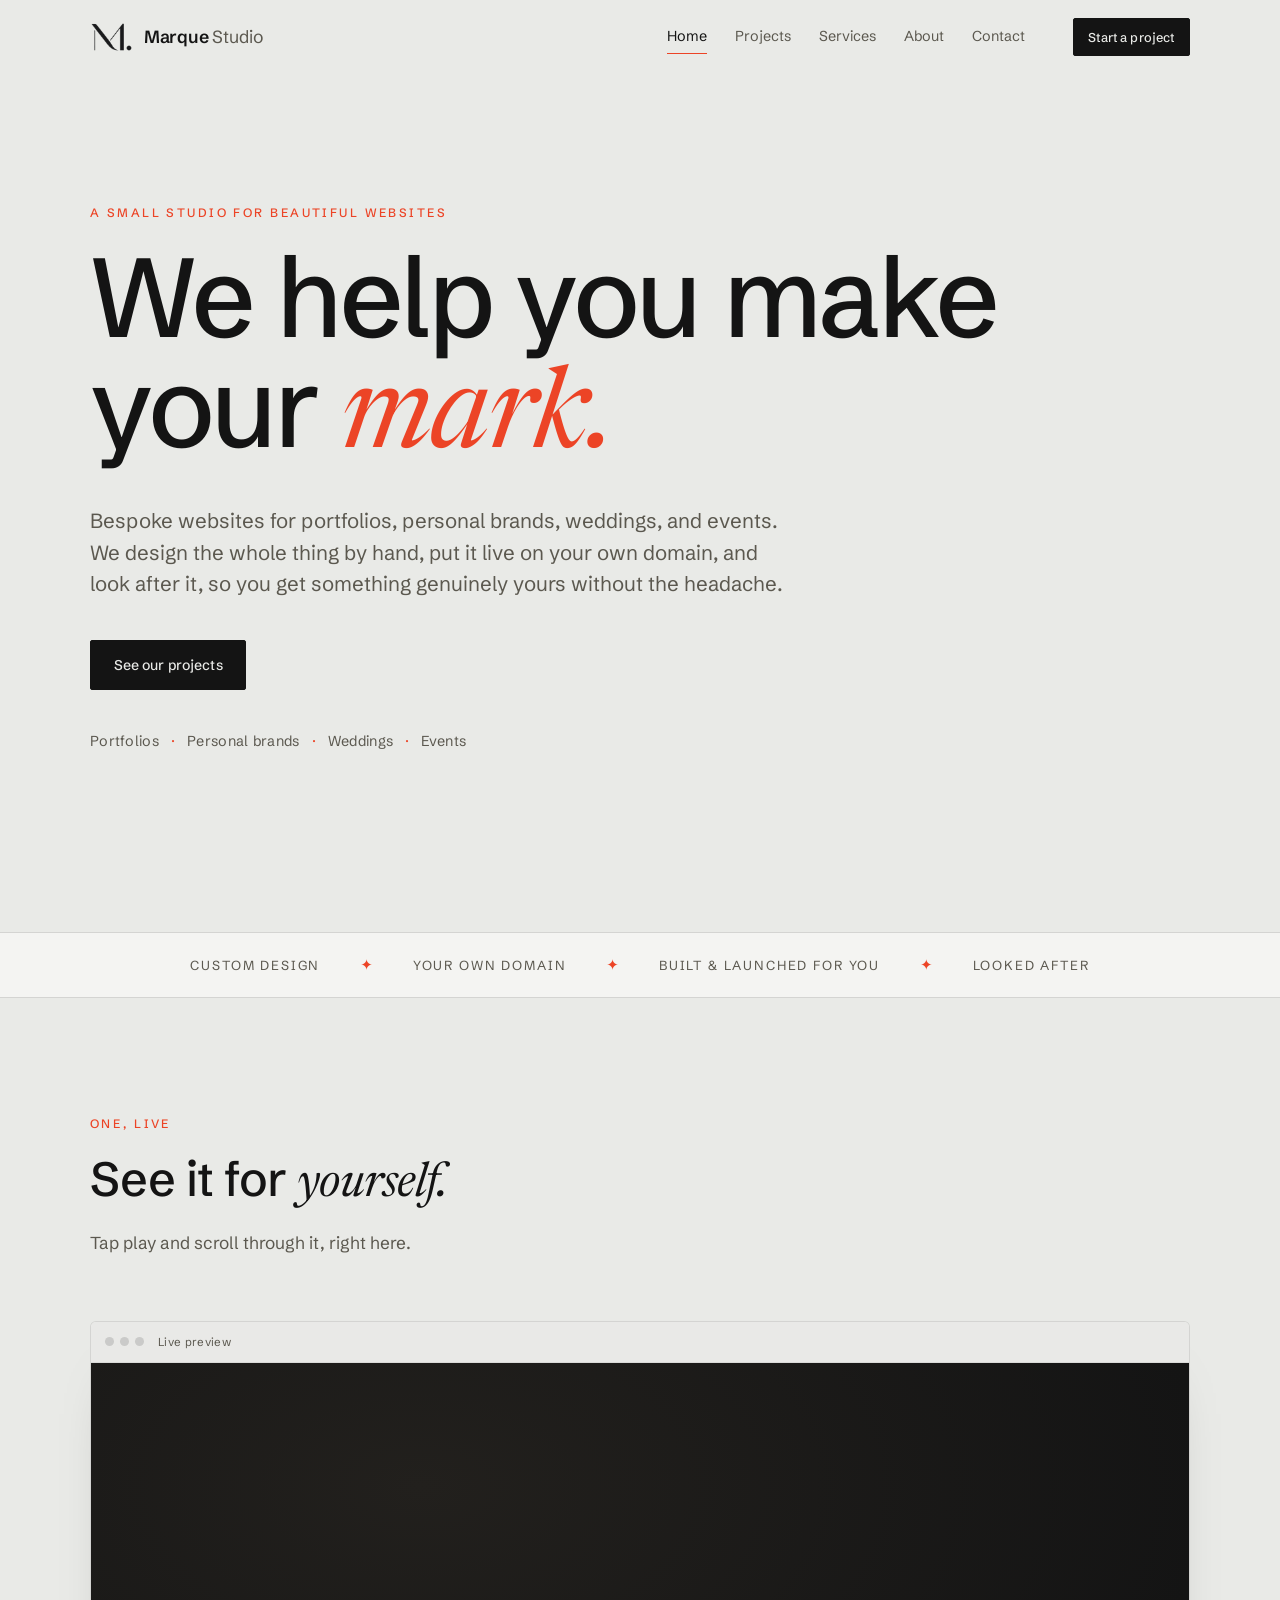
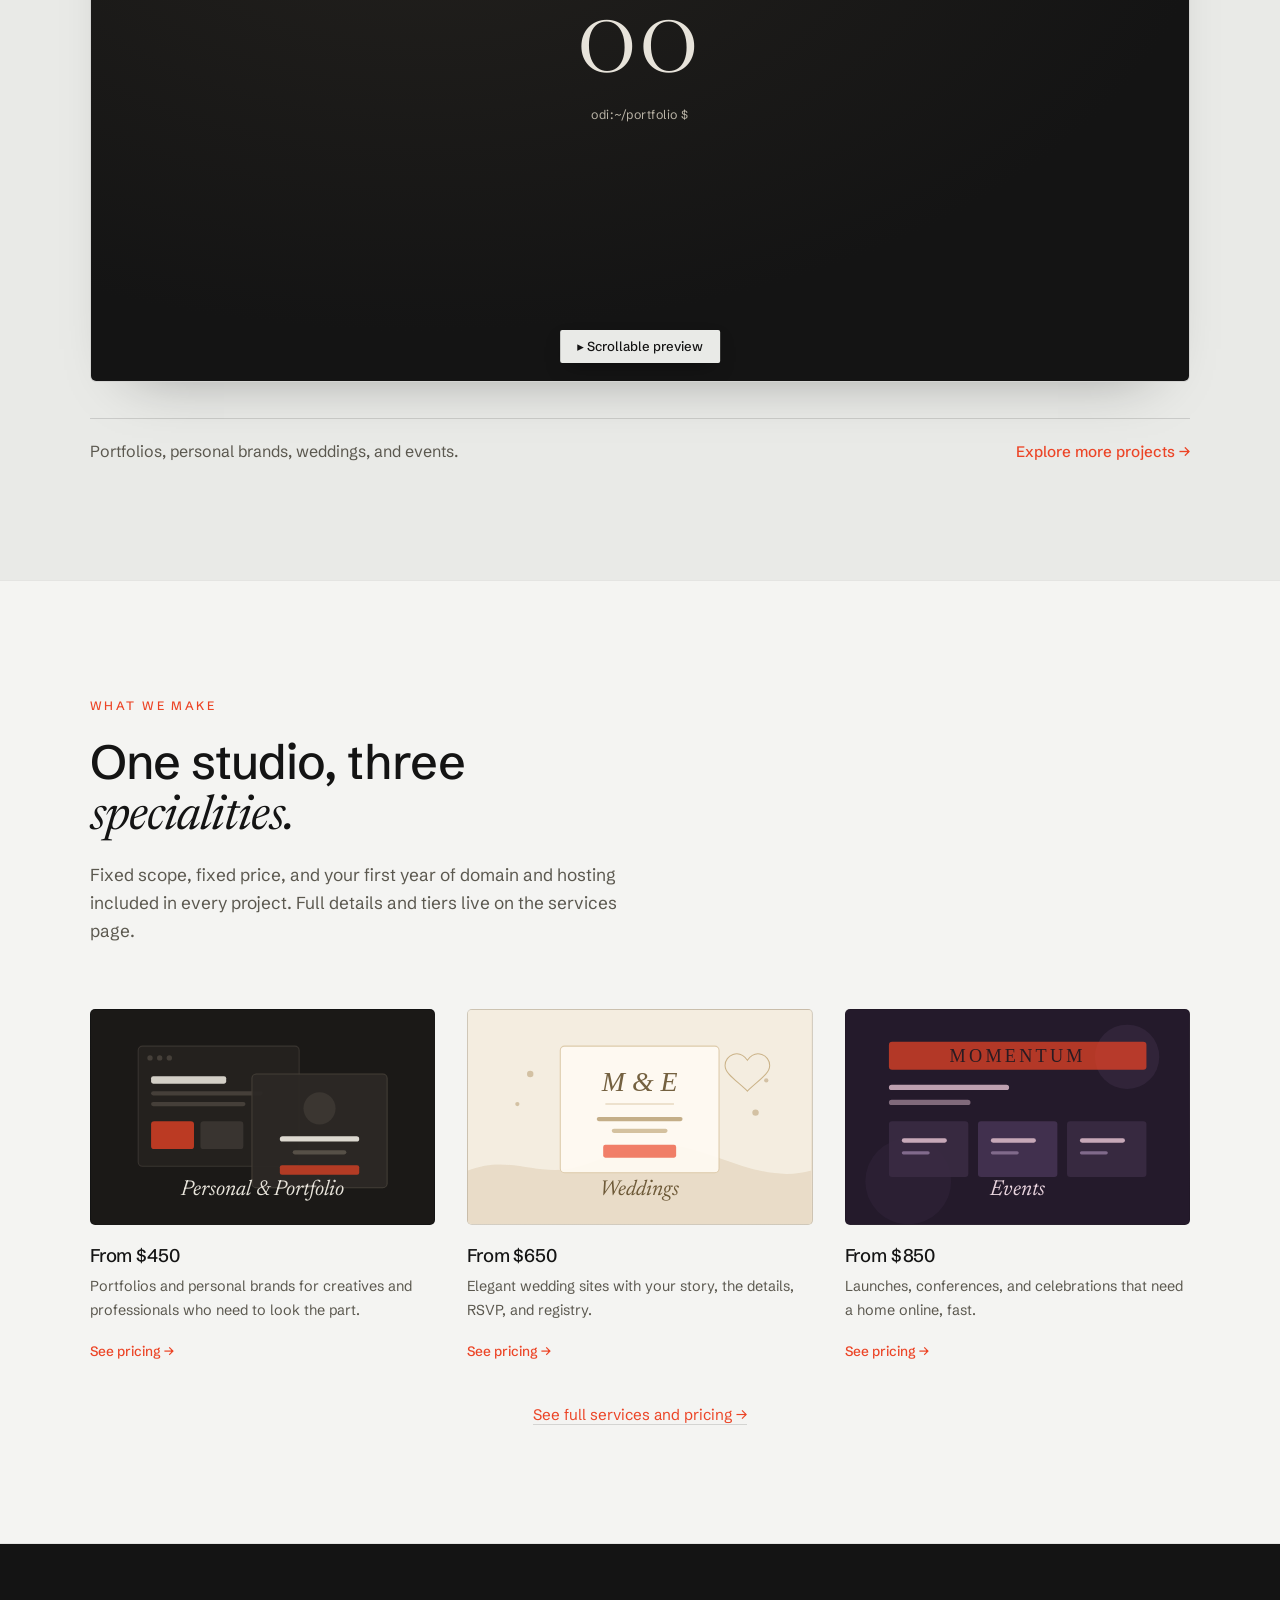
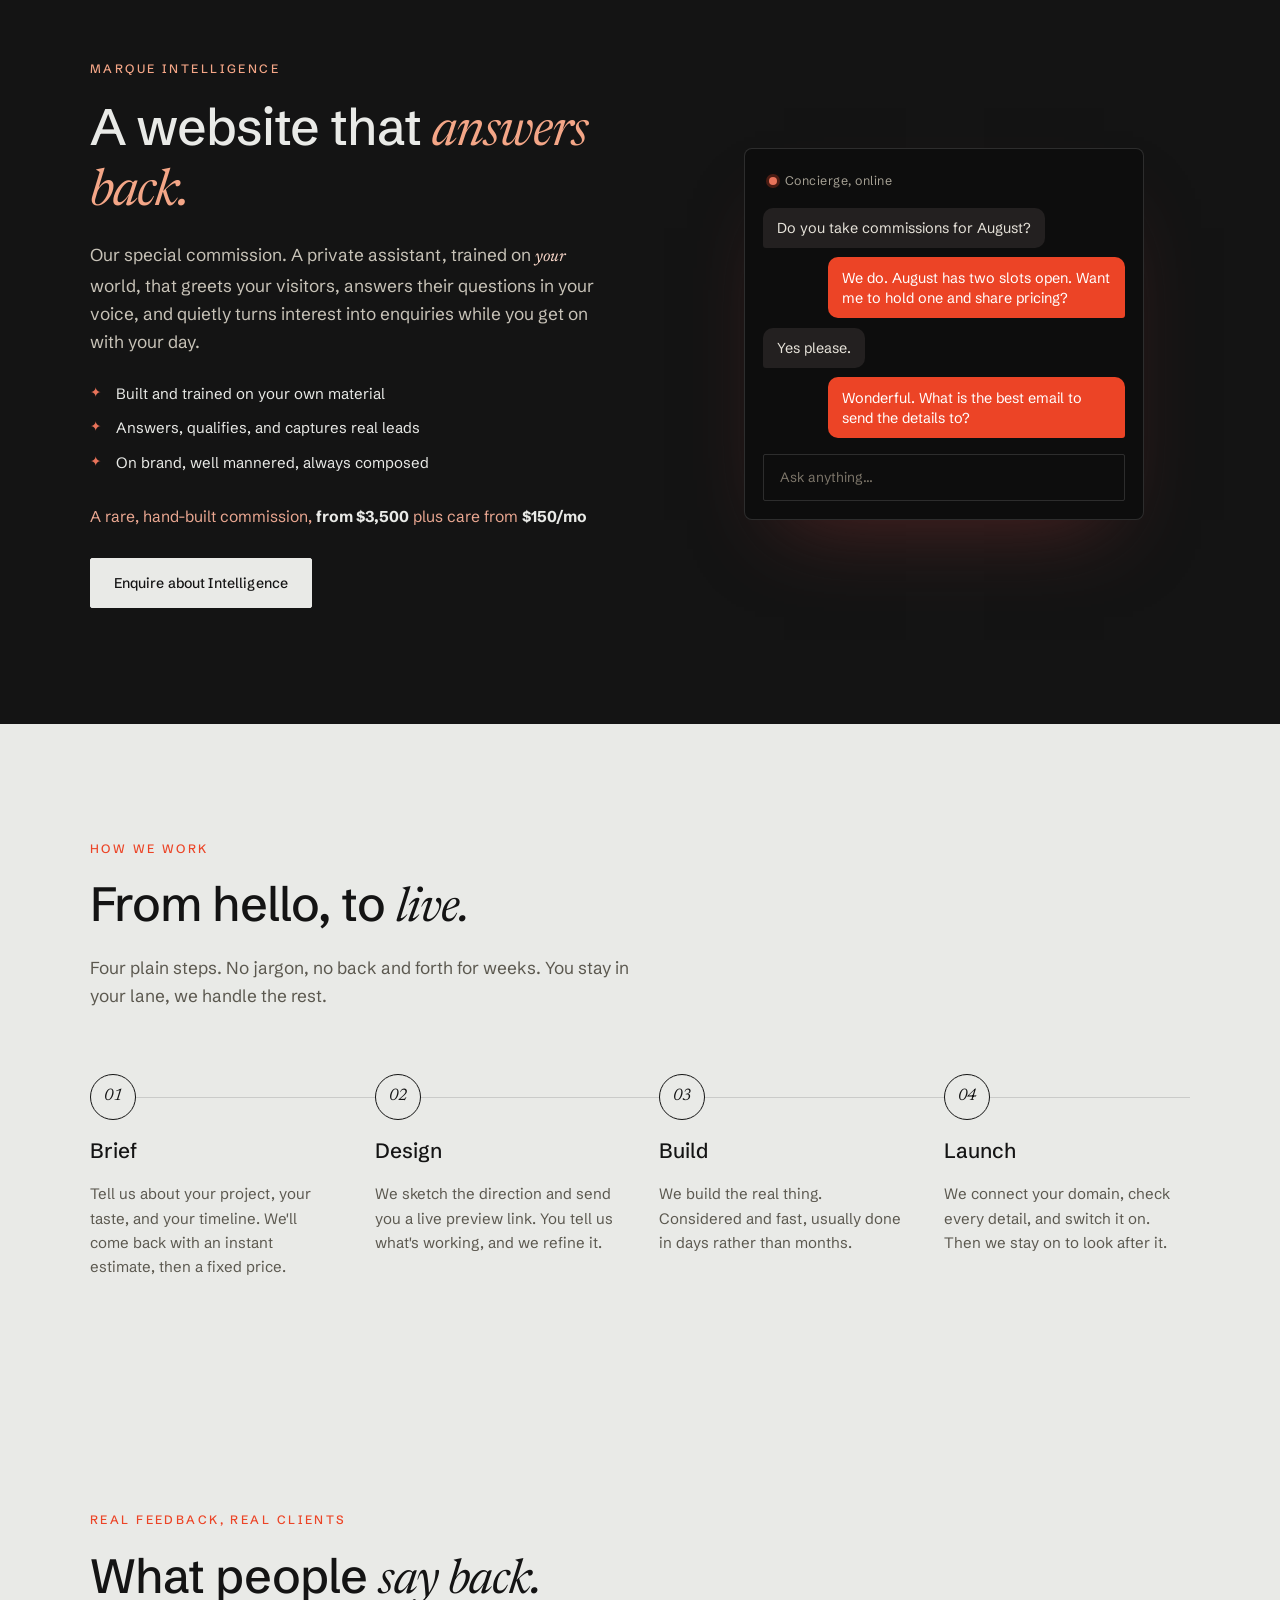
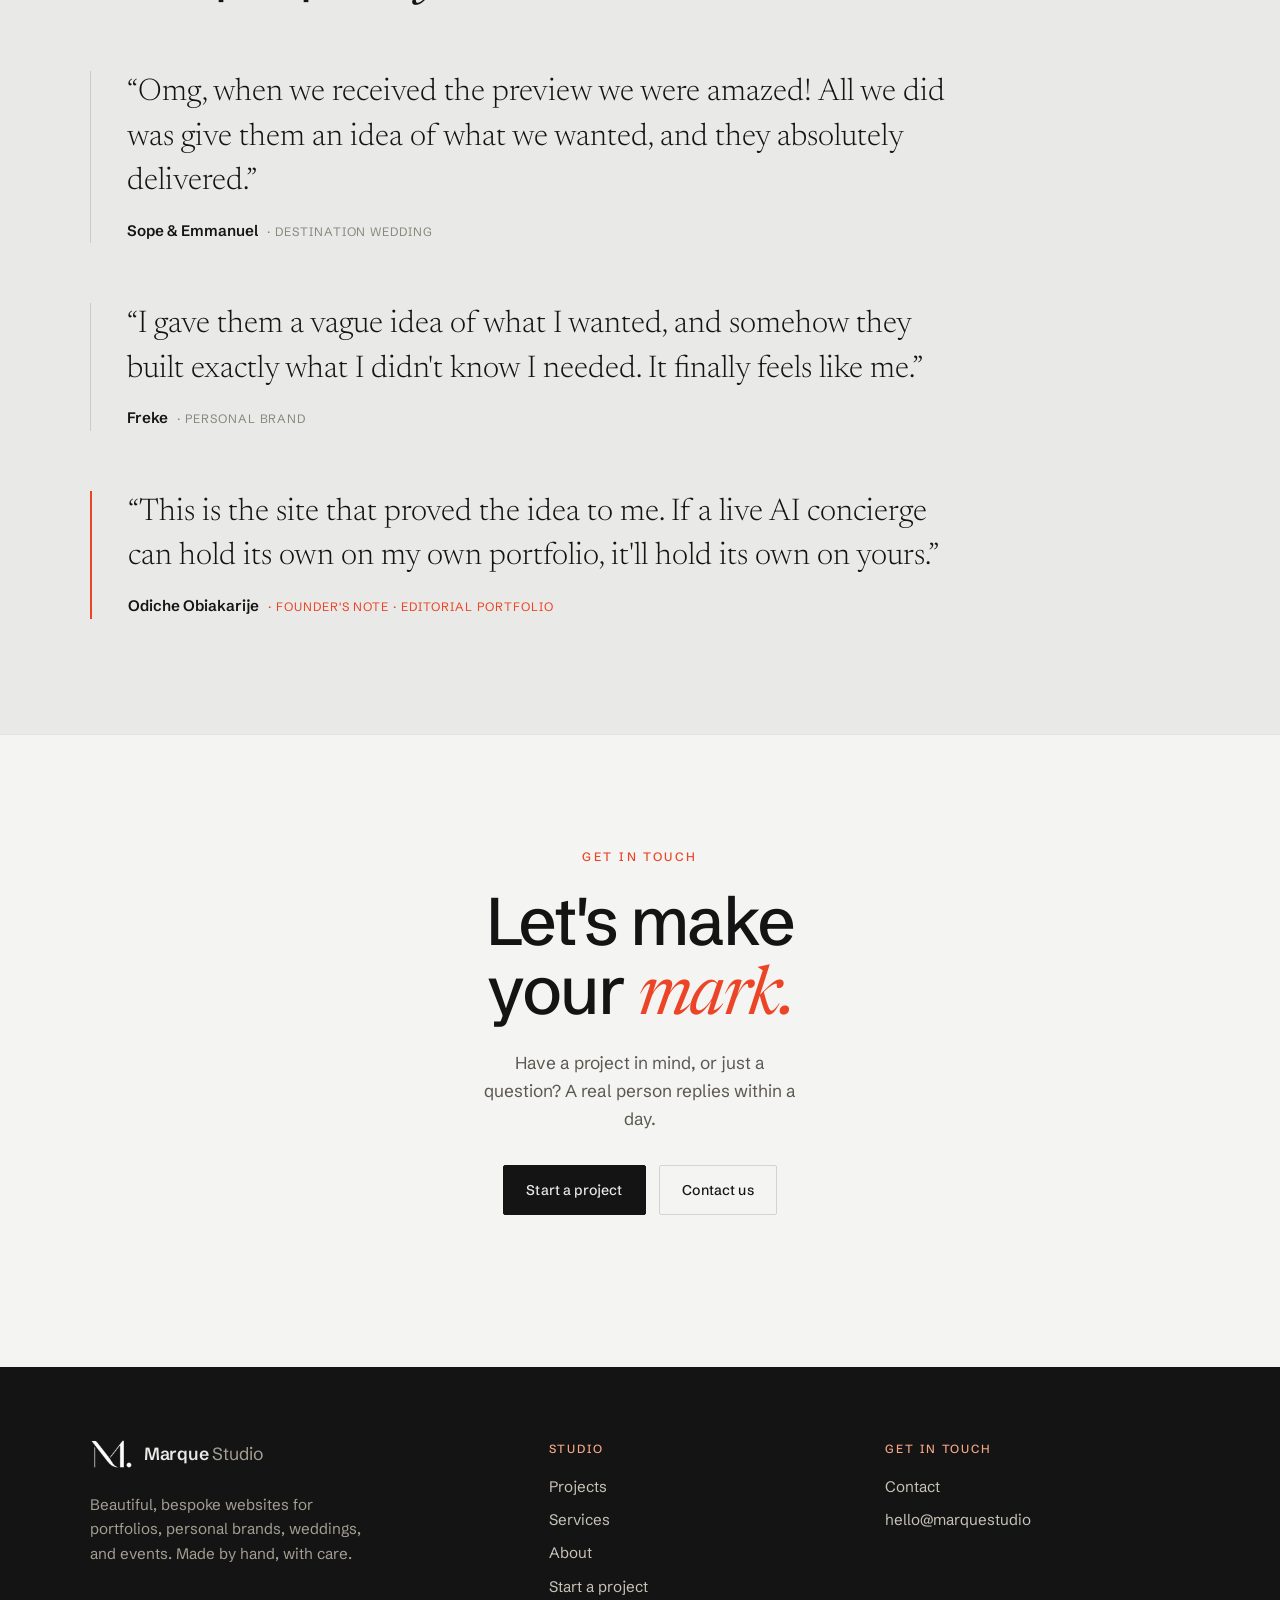
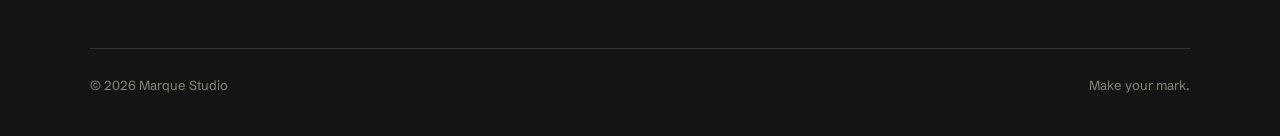
==== commit fcf27d28: "Use the real Marque Studio logo - Added logo-mark.png (the M. monogram) and logo-full.png (stacked  " ====
--- a/index.html
+++ b/index.html
@@ -12,7 +12,8 @@
   <meta property="og:site_name" content="Marque Studio" />
   <meta name="twitter:card" content="summary_large_image" />
 
-  <link rel="icon" href="favicon.svg" type="image/svg+xml" />
+  <link rel="icon" href="favicon.png" type="image/png" />
+  <link rel="apple-touch-icon" href="apple-touch-icon.png" />
   <link rel="preconnect" href="https://fonts.googleapis.com" />
   <link rel="preconnect" href="https://fonts.gstatic.com" crossorigin />
   <link href="https://fonts.googleapis.com/css2?family=Newsreader:ital,opsz,wght@0,6..72,300..600;1,6..72,300..600&family=Schibsted+Grotesk:ital,wght@0,400..900;1,400..700&display=swap" rel="stylesheet" />
@@ -24,7 +25,7 @@
   <header class="nav" id="nav">
     <div class="wrap nav__inner">
       <a class="brand" href="index.html" aria-label="Marque Studio home">
-        <span class="brand__mark" aria-hidden="true">M</span>
+        <img class="brand__mark" src="logo-mark.png" alt="" width="260" height="180" />
         <span class="brand__name">Marque<span class="brand__thin"> Studio</span></span>
       </a>
       <nav class="nav__links" aria-label="Primary">
@@ -309,7 +310,7 @@
     <div class="wrap">
       <div class="foot__top">
         <div>
-          <span class="brand"><span class="brand__mark" aria-hidden="true">M</span><span class="brand__name">Marque<span class="brand__thin"> Studio</span></span></span>
+          <span class="brand"><img class="brand__mark" src="logo-mark.png" alt="" width="260" height="180" /><span class="brand__name">Marque<span class="brand__thin"> Studio</span></span></span>
           <p class="foot__blurb">Beautiful, bespoke websites for portfolios, personal brands, weddings, and events. Made by hand, with care.</p>
         </div>
         <div class="foot__col">
--- a/styles.css
+++ b/styles.css
@@ -66,11 +66,7 @@
 .nav.is-stuck{ border-color:var(--line-2); }
 .nav__inner{ display:flex; align-items:center; justify-content:space-between; gap:1.5rem; height:74px; }
 .brand{ display:inline-flex; align-items:center; gap:.65rem; }
-.brand__mark{
-  display:grid; place-items:center; width:32px; height:32px; border-radius:50%;
-  border:1.5px solid var(--ink); color:var(--ink);
-  font-family:var(--serif); font-weight:500; font-size:1rem; line-height:1;
-}
+.brand__mark{ display:block; height:30px; width:auto; flex:none; }
 .brand__name{ font-size:1.1rem; font-weight:600; letter-spacing:-.01em; }
 .brand__thin{ color:var(--ink-2); font-weight:400; }
 .nav__links{ display:flex; gap:1.75rem; margin-left:auto; margin-right:1.5rem; }
@@ -426,7 +422,7 @@
 /* ---------- Footer ---------- */
 .foot{ background:var(--ink); color:var(--bone); padding:clamp(3rem,6vw,4.5rem) 0 2.5rem; }
 .foot__top{ display:grid; grid-template-columns:1.4fr 1fr 1fr; gap:2rem; padding-bottom:2.5rem; border-bottom:1px solid rgba(242,241,236,.14); }
-.foot .brand__mark{ border-color:#f4a687; color:var(--bone); }
+.foot .brand__mark{ filter:invert(1) brightness(1.6); }
 .foot .brand__name{ color:var(--bone); }
 .foot .brand__thin{ color:#a49f93; }
 .foot__blurb{ color:#a49f93; font-size:.95rem; margin:1rem 0 0; max-width:32ch; }
